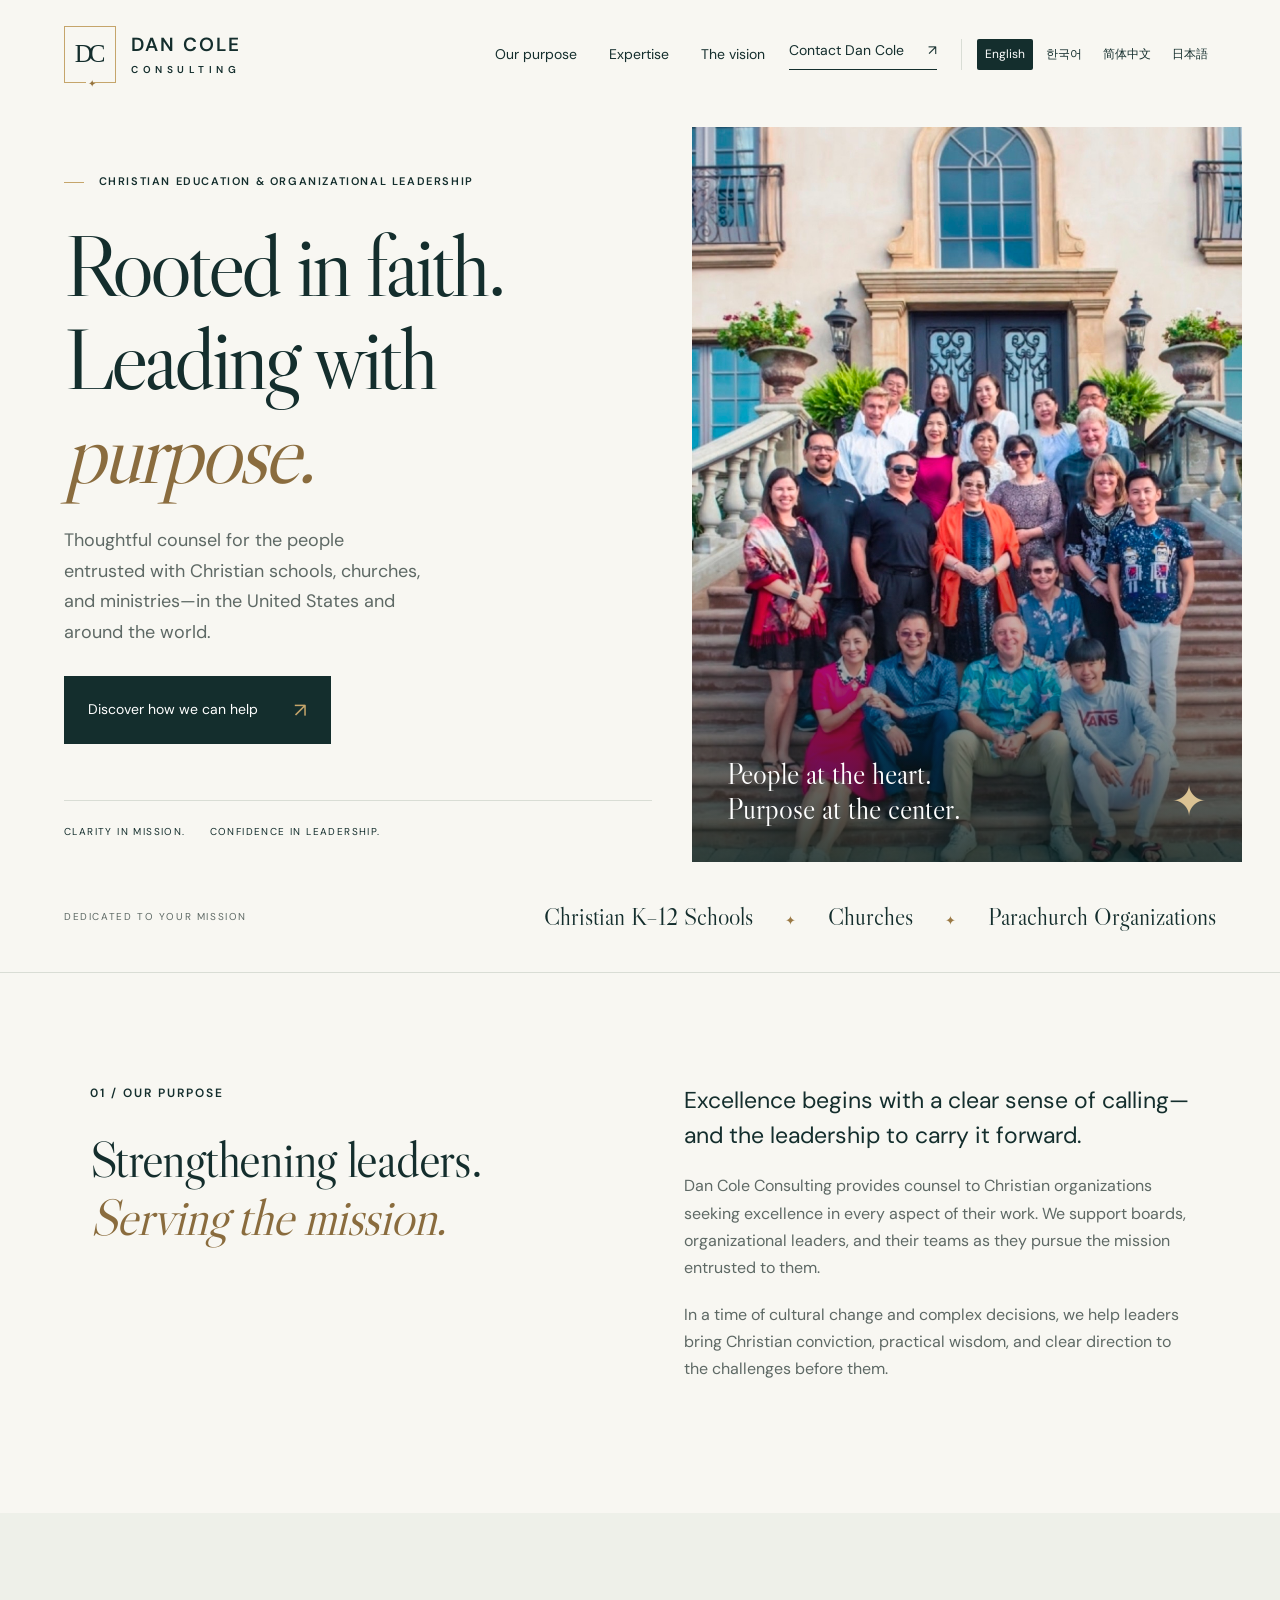
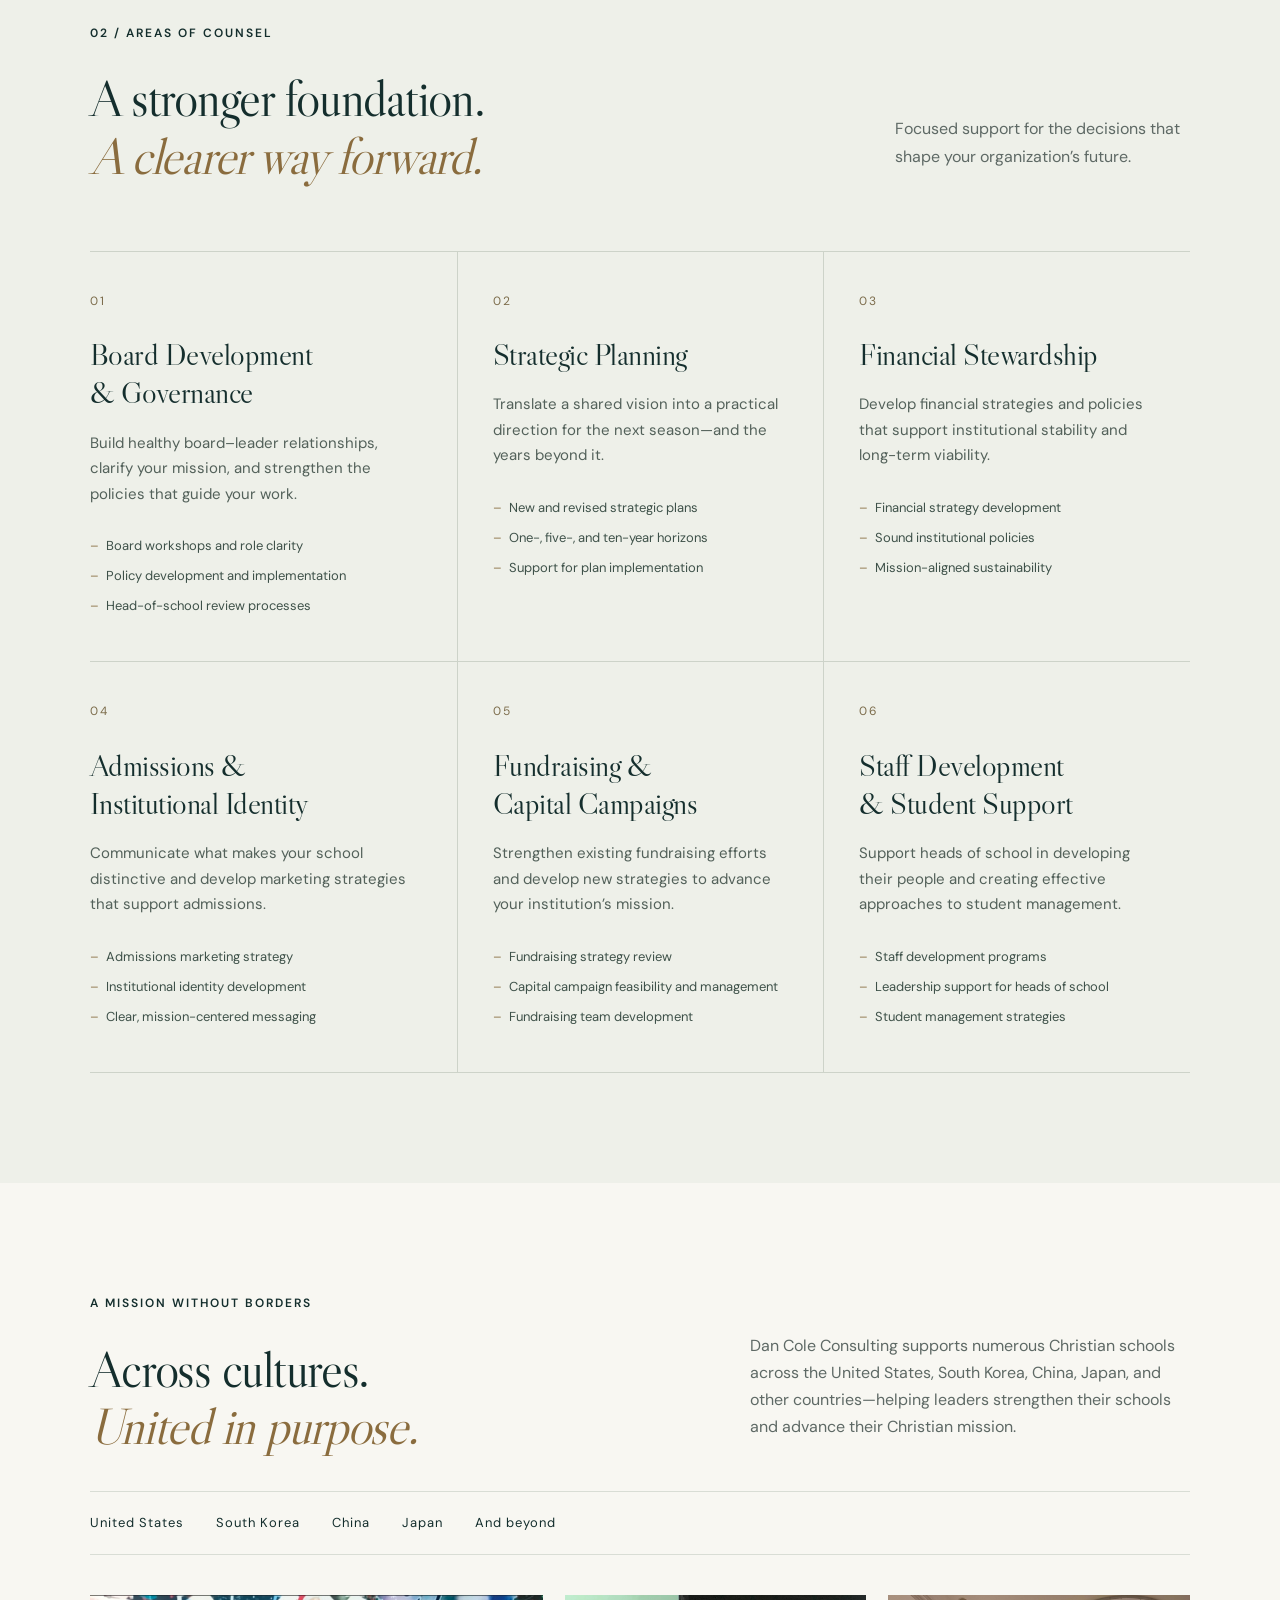
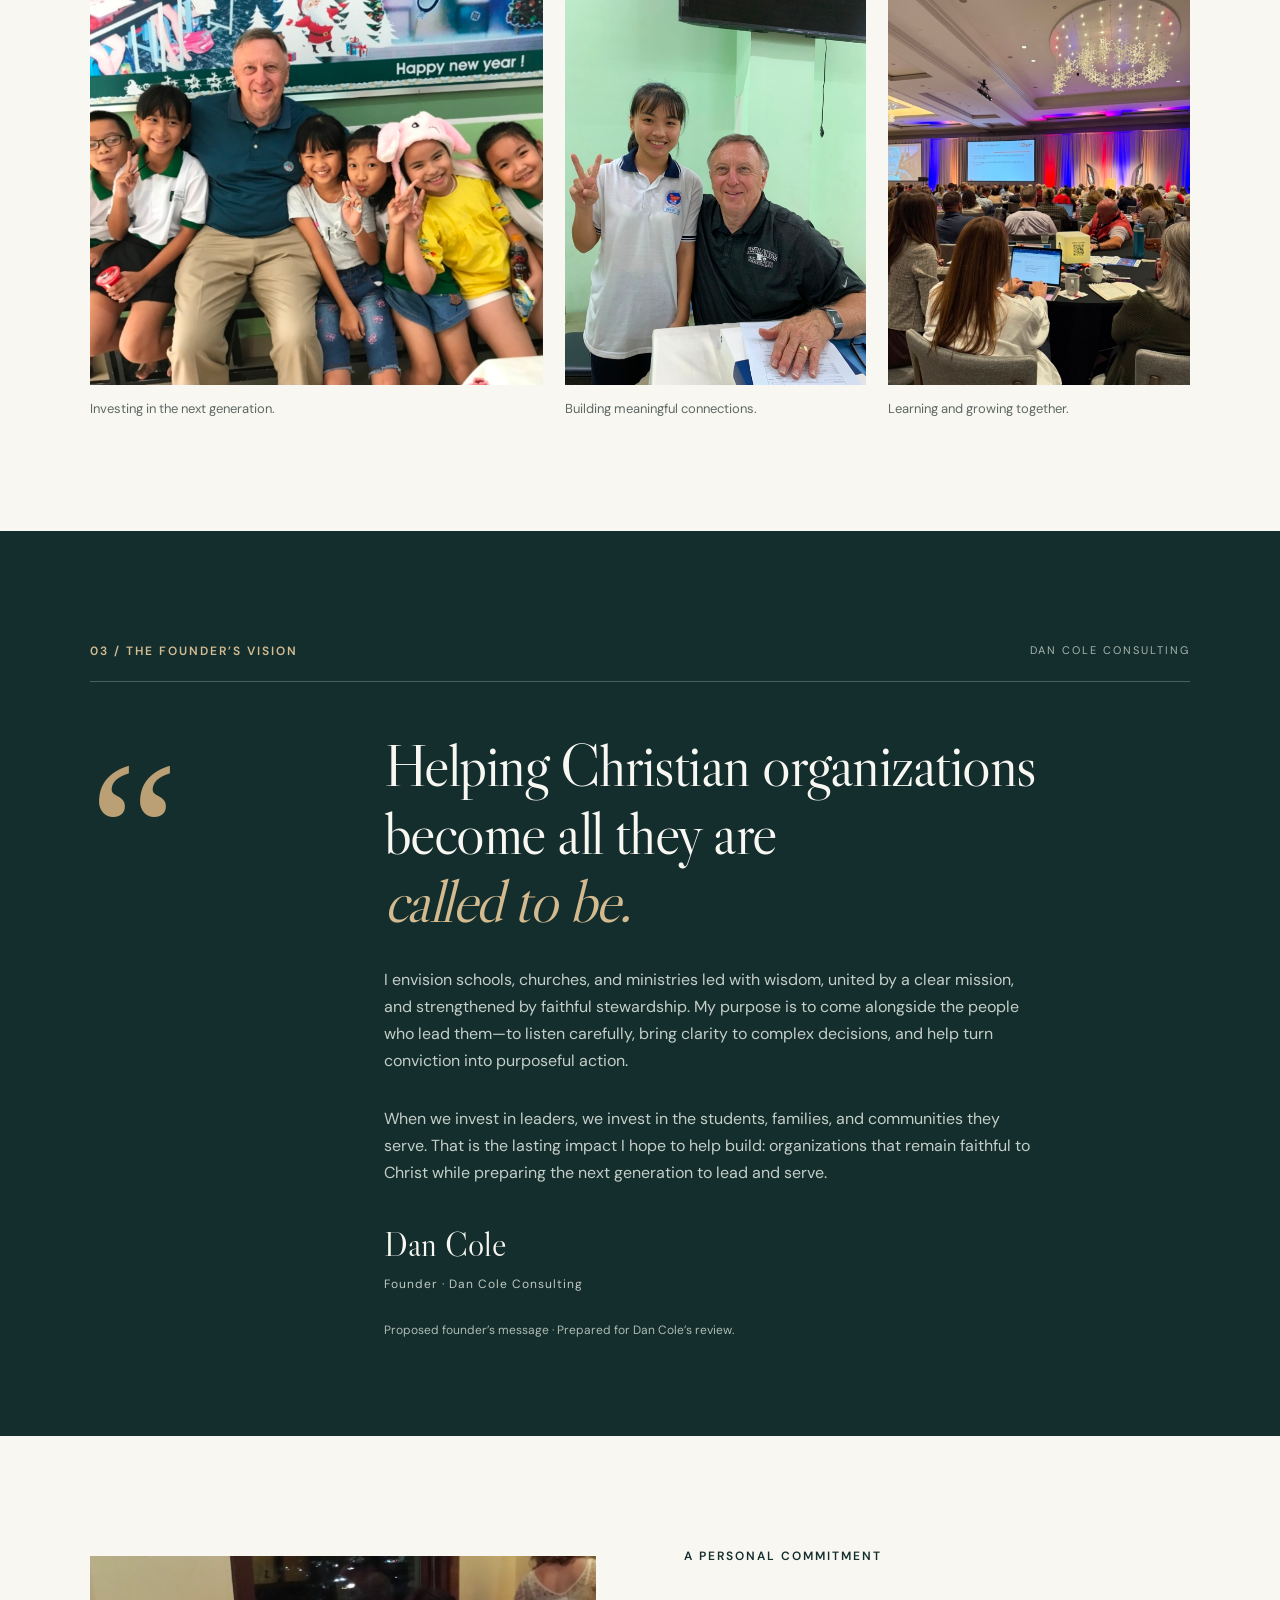
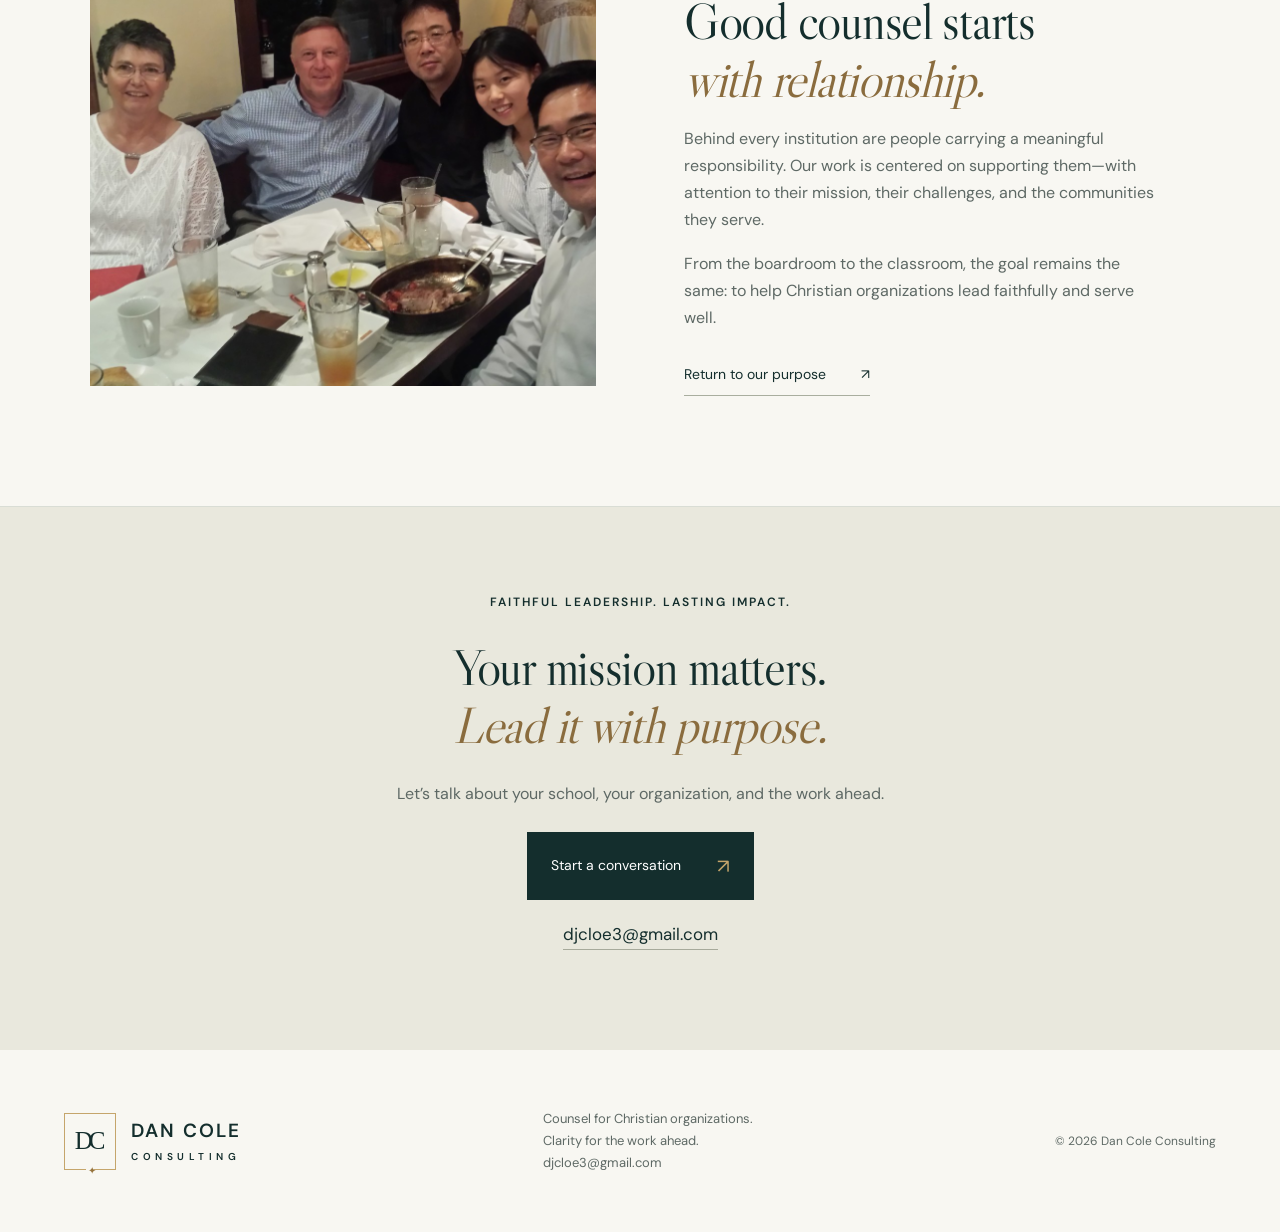
==== index.html @ ade2e45e "Publish multilingual Dan Cole Consulting website for Vercel" ====
<!DOCTYPE html>

<html lang="en"><head><meta charset="utf-8"/><meta content="width=device-width, initial-scale=1" name="viewport"/><title>Dan Cole Consulting | Faithful Leadership. Lasting Impact.</title><meta content="Purposeful counsel for Christian K–12 schools, churches, and parachurch organizations. Board development, strategic planning, financial stewardship, and leadership support." name="description"/><meta content="#142e2d" name="theme-color"/><link href="favicon.svg" rel="icon"/><link href="style.css" rel="stylesheet"/><link href="index.html" hreflang="en" rel="alternate"/><link href="ko.html" hreflang="ko" rel="alternate"/><link href="zh.html" hreflang="zh-Hans" rel="alternate"/><link href="ja.html" hreflang="ja" rel="alternate"/><link href="typography.css" rel="stylesheet"/></head>
<body><a class="skip" href="#main">Skip to content</a><header><a aria-label="Dan Cole Consulting home" class="brand" href="#"><span class="monogram">DC<span>✦</span></span><span>DAN COLE<small>CONSULTING</small></span></a><nav aria-label="Main navigation"><a href="#mission">Our purpose</a><a href="#expertise">Expertise</a><a href="#vision">The vision</a></nav><a class="nav-cta" href="mailto:djcloe3@gmail.com">Contact Dan Cole <span>↗</span></a><nav aria-label="Choose language" class="language-switch"><a aria-current="page" href="index.html" hreflang="en" lang="en">English</a><a href="ko.html" hreflang="ko" lang="ko">한국어</a><a href="zh.html" hreflang="zh-Hans" lang="zh-Hans">简体中文</a><a href="ja.html" hreflang="ja" lang="ja">日本語</a></nav></header>
<main id="main"><section class="hero"><div class="hero-copy"><p class="eyebrow"><span></span> CHRISTIAN EDUCATION &amp; ORGANIZATIONAL LEADERSHIP</p><h1><span class="title-line">Rooted in faith.</span><span class="title-line">Leading with</span><span class="title-line title-accent">purpose.</span></h1><p class="intro">Thoughtful counsel for the people entrusted with Christian schools, churches, and ministries—in the United States and around the world.</p><a class="button" href="#expertise">Discover how we can help <span>↗</span></a><div class="hero-bottom"><span>CLARITY IN MISSION.</span><span>CONFIDENCE IN LEADERSHIP.</span></div></div><div class="hero-image"><img alt="A group of people gathered together on outdoor steps" fetchpriority="high" src="assets/community.jpg"/><div class="image-caption"><span>People at the heart.<br/>Purpose at the center.</span><span class="caption-mark">✦</span></div></div></section>
<div class="audience"><span>DEDICATED TO YOUR MISSION</span><p>Christian K–12 Schools <i>✦</i> Churches <i>✦</i> Parachurch Organizations</p></div>
<section class="mission section" id="mission"><div><p class="eyebrow">01 / OUR PURPOSE</p><h2><span class="title-line">Strengthening leaders.</span><span class="title-line title-accent">Serving the mission.</span></h2></div><div class="mission-copy"><p class="large">Excellence begins with a clear sense of calling—and the leadership to carry it forward.</p><p>Dan Cole Consulting provides counsel to Christian organizations seeking excellence in every aspect of their work. We support boards, organizational leaders, and their teams as they pursue the mission entrusted to them.</p><p>In a time of cultural change and complex decisions, we help leaders bring Christian conviction, practical wisdom, and clear direction to the challenges before them.</p></div></section>
<section class="expertise section" id="expertise"><div class="section-heading"><div><p class="eyebrow">02 / AREAS OF COUNSEL</p><h2><span class="title-line">A stronger foundation.</span><span class="title-line title-accent">A clearer way forward.</span></h2></div><p>Focused support for the decisions that shape your organization’s future.</p></div><div class="services">
<article><span class="service-no">01</span><h3>Board Development &amp; Governance</h3><p>Build healthy board–leader relationships, clarify your mission, and strengthen the policies that guide your work.</p><ul><li>Board workshops and role clarity</li><li>Policy development and implementation</li><li>Head-of-school review processes</li></ul></article>
<article><span class="service-no">02</span><h3>Strategic Planning</h3><p>Translate a shared vision into a practical direction for the next season—and the years beyond it.</p><ul><li>New and revised strategic plans</li><li>One-, five-, and ten-year horizons</li><li>Support for plan implementation</li></ul></article>
<article><span class="service-no">03</span><h3>Financial Stewardship</h3><p>Develop financial strategies and policies that support institutional stability and long-term viability.</p><ul><li>Financial strategy development</li><li>Sound institutional policies</li><li>Mission-aligned sustainability</li></ul></article>
<article><span class="service-no">04</span><h3>Admissions &amp; Institutional Identity</h3><p>Communicate what makes your school distinctive and develop marketing strategies that support admissions.</p><ul><li>Admissions marketing strategy</li><li>Institutional identity development</li><li>Clear, mission-centered messaging</li></ul></article>
<article><span class="service-no">05</span><h3>Fundraising &amp; Capital Campaigns</h3><p>Strengthen existing fundraising efforts and develop new strategies to advance your institution’s mission.</p><ul><li>Fundraising strategy review</li><li>Capital campaign feasibility and management</li><li>Fundraising team development</li></ul></article>
<article><span class="service-no">06</span><h3>Staff Development &amp; Student Support</h3><p>Support heads of school in developing their people and creating effective approaches to student management.</p><ul><li>Staff development programs</li><li>Leadership support for heads of school</li><li>Student management strategies</li></ul></article>
</div></section>
<section class="global section" id="global"><div class="section-heading"><div><p class="eyebrow">A MISSION WITHOUT BORDERS</p><h2><span class="title-line">Across cultures.</span><span class="title-line title-accent">United in purpose.</span></h2></div><p>Dan Cole Consulting supports numerous Christian schools across the United States, South Korea, China, Japan, and other countries—helping leaders strengthen their schools and advance their Christian mission.</p></div><div aria-label="Countries served" class="countries"><span>United States</span><span>South Korea</span><span>China</span><span>Japan</span><span>And beyond</span></div><div class="global-gallery"><figure class="students-photo"><img alt="An adult and a group of smiling students seated together" loading="lazy" src="assets/students.jpg"/><figcaption>Investing in the next generation.</figcaption></figure><figure><img alt="A student and an adult smiling together in a classroom" loading="lazy" src="assets/student-connection.jpg"/><figcaption>Building meaningful connections.</figcaption></figure><figure><img alt="Attendees gathered in a conference hall for a presentation" loading="lazy" src="assets/education-gathering.jpg"/><figcaption>Learning and growing together.</figcaption></figure></div></section>
<section class="vision section" id="vision"><div class="vision-top"><p class="eyebrow">03 / THE FOUNDER’S VISION</p><span>DAN COLE CONSULTING</span></div><div class="vision-body"><span aria-hidden="true" class="quote-mark">“</span><div><h2><span class="title-line">Helping Christian organizations</span><span class="title-line">become all they are</span><span class="title-line title-accent">called to be.</span></h2><p>I envision schools, churches, and ministries led with wisdom, united by a clear mission, and strengthened by faithful stewardship. My purpose is to come alongside the people who lead them—to listen carefully, bring clarity to complex decisions, and help turn conviction into purposeful action.</p><p>When we invest in leaders, we invest in the students, families, and communities they serve. That is the lasting impact I hope to help build: organizations that remain faithful to Christ while preparing the next generation to lead and serve.</p><div class="signature">Dan Cole<span>Founder · Dan Cole Consulting</span></div><small class="draft-note">Proposed founder’s message · Prepared for Dan Cole’s review.</small></div></div></section>
<section class="relationships section"><div class="relationship-photo"><img alt="People sharing a meal and conversation around a table" loading="lazy" src="assets/conversation.jpg"/></div><div><p class="eyebrow">A PERSONAL COMMITMENT</p><h2><span class="title-line">Good counsel starts</span><span class="title-line title-accent">with relationship.</span></h2><p>Behind every institution are people carrying a meaningful responsibility. Our work is centered on supporting them—with attention to their mission, their challenges, and the communities they serve.</p><p>From the boardroom to the classroom, the goal remains the same: to help Christian organizations lead faithfully and serve well.</p><a class="text-link" href="#mission">Return to our purpose <span>↗</span></a></div></section>
<section class="closing" id="contact"><p class="eyebrow">FAITHFUL LEADERSHIP. LASTING IMPACT.</p><h2><span class="title-line">Your mission matters.</span><span class="title-line title-accent">Lead it with purpose.</span></h2><p class="contact-intro">Let’s talk about your school, your organization, and the work ahead.</p><a class="button" href="mailto:djcloe3@gmail.com">Start a conversation <span>↗</span></a><a class="contact-email" href="mailto:djcloe3@gmail.com">djcloe3@gmail.com</a></section></main>
<footer><a class="brand" href="#"><span class="monogram">DC<span>✦</span></span><span>DAN COLE<small>CONSULTING</small></span></a><p>Counsel for Christian organizations.<br/>Clarity for the work ahead.<br/><a href="mailto:djcloe3@gmail.com">djcloe3@gmail.com</a></p><span>© 2026 Dan Cole Consulting</span></footer></body></html>
---- style.css ----
@import url('https://fonts.googleapis.com/css2?family=DM+Sans:wght@400;500;600;700&family=Libre+Caslon+Display&display=swap');
:root{--ink:#142e2d;--paper:#f8f7f2;--gold:#c5a56b;--muted:#5e6965;--line:#d9ddd5}*{box-sizing:border-box}html{scroll-behavior:smooth;scroll-padding-top:30px}body{margin:0;background:var(--paper);color:var(--ink);font-family:'DM Sans',Arial,sans-serif;font-size:16px;line-height:1.7}a{color:inherit;text-decoration:none}a:focus-visible{outline:3px solid #ad823b;outline-offset:6px}.skip{position:absolute;top:-100px;z-index:9;background:white;padding:10px}.skip:focus{top:0}header{max-width:1600px;margin:auto;display:flex;align-items:center;justify-content:space-between;padding:26px 5%;gap:24px}.brand{display:flex;align-items:center;gap:15px;font-size:19px;letter-spacing:2px;line-height:1.3;font-weight:600}.brand small{display:block;font-size:10px;letter-spacing:4.5px;margin-top:6px}.monogram{position:relative;display:flex;align-items:center;justify-content:center;border:1px solid var(--gold);width:52px;height:57px;font-family:Georgia,serif;font-weight:400;letter-spacing:-4px;font-size:25px;padding-right:4px}.monogram span{font-size:10px;position:absolute;bottom:-8px;left:21px;background:var(--paper);padding:0 2px;color:#96733c}nav{display:flex;gap:32px;font-size:14px}.nav-cta{font-size:14px;border-bottom:1px solid var(--ink);padding-bottom:6px}.nav-cta span{margin-left:20px}.hero{max-width:1600px;margin:auto;display:grid;grid-template-columns:1.07fr 1fr;padding:18px 3% 0 5%;gap:40px}.hero-copy{padding:45px 0 0;display:flex;flex-direction:column;align-items:flex-start}.eyebrow{font-size:12px;letter-spacing:2px;font-weight:600;line-height:1.7;margin:0 0 27px}.hero .eyebrow{font-size:11px;letter-spacing:1.6px}.eyebrow>span{display:inline-block;width:20px;border-top:1px solid var(--gold);vertical-align:middle;margin-right:10px}h1,h2{font-family:'Libre Caslon Display',Georgia,serif;font-weight:400;line-height:1.04;letter-spacing:-2px;margin:0}h1{font-size:clamp(68px,7.3vw,112px)}em{font-weight:400;color:#8a6c3e}h1 em,h2 em{font-style:italic}.intro{max-width:360px;color:var(--muted);font-size:18px;line-height:1.7;margin:27px 0 28px}.button{background:var(--ink);color:#fff;display:inline-flex;align-items:center;gap:36px;padding:17px 24px;font-size:14px;transition:background .2s}.button:hover{background:#2d4945}.button span{font-size:20px;color:var(--gold)}.hero-bottom{margin-top:56px;padding:22px 0;display:flex;gap:24px;border-top:1px solid var(--line);font-size:10px;letter-spacing:1.4px;width:100%}.hero-image{position:relative;min-height:650px;overflow:hidden}.hero-image img{width:100%;height:100%;object-fit:cover;position:absolute;object-position:center 43%}.hero-image:after{content:'';position:absolute;inset:55% 0 0;background:linear-gradient(transparent,rgba(5,23,20,.8))}.image-caption{position:absolute;bottom:35px;left:35px;right:35px;z-index:1;color:white;display:flex;align-items:end;justify-content:space-between;font-family:'Libre Caslon Display',Georgia,serif;font-size:29px;line-height:1.2}.caption-mark{font-size:43px;color:#dbc293}.audience{max-width:1440px;margin:0 auto;padding:35px 5%;display:flex;align-items:center;justify-content:space-between;border-bottom:1px solid var(--line);gap:20px}.audience>span{font-size:10px;letter-spacing:1.6px;color:var(--muted)}.audience p{font-family:'Libre Caslon Display',Georgia,serif;font-size:24px;margin:0}.audience i{color:#9b7a46;font-size:13px;padding:0 26px;font-style:normal}.section{padding:110px 7%;max-width:1500px;margin:auto}h2{font-size:clamp(42px,4.2vw,64px)}.mission{display:grid;grid-template-columns:1fr 1fr;gap:8%}.mission-copy p{color:var(--muted);margin:0 0 20px}.mission-copy .large{font-size:23px;color:var(--ink);line-height:1.5}.expertise{background:#eef0e9;max-width:none}.section-heading{display:flex;justify-content:space-between;align-items:end;gap:40px;max-width:1290px;margin:auto}.section-heading>p{max-width:295px;color:var(--muted)}.services{display:grid;grid-template-columns:repeat(3,1fr);max-width:1290px;margin:65px auto 0;border-top:1px solid #cdd3c9}.services article{padding:34px 35px 40px 0;border-bottom:1px solid #cdd3c9}.services article:not(:nth-child(3n+1)){padding-left:35px;border-left:1px solid #cdd3c9}.service-no{color:#7c6c4b;font-size:12px;letter-spacing:2px}h3{font-family:'Libre Caslon Display',Georgia,serif;font-size:34px;font-weight:400;line-height:1.15;letter-spacing:-.5px;margin:22px 0 19px}.services p{font-size:15px;color:#53615a}.services ul{padding:0;list-style:none;margin:24px 0 0;font-size:13px;line-height:1.7;color:#3e5149}.services li{padding:4px 0 4px 16px;position:relative}.services li:before{content:'–';position:absolute;left:0;color:#8e754b}.vision{background:var(--ink);color:var(--paper);max-width:none;padding-bottom:95px}.vision-top{display:flex;justify-content:space-between;border-bottom:1px solid #48605b;padding-bottom:20px}.vision-top>span{font-size:11px;letter-spacing:2px;color:#a7b6ad}.vision-top .eyebrow{margin:0;color:#d5bd93}.vision-body{display:grid;grid-template-columns:1fr 3fr;max-width:1170px;margin:50px auto 0}.quote-mark{font-family:Georgia,serif;font-size:200px;color:#bba075;line-height:1}.vision h2{font-size:clamp(44px,5.2vw,78px);line-height:1.07}.vision h2 em{color:#d4bb8f}.vision-body p{color:#c4cec7;max-width:650px;margin-top:30px}.signature{font-family:'Libre Caslon Display',Georgia,serif;font-size:34px;margin-top:30px}.signature span{display:block;font-family:'DM Sans',Arial,sans-serif;font-size:12px;letter-spacing:1px;color:#c0c9c2}.draft-note{display:block;font-size:12px;color:#aebbb3;margin-top:26px}.relationships{display:grid;grid-template-columns:1fr 1fr;gap:8%;align-items:center}.relationship-photo img{width:100%;height:430px;object-fit:cover;object-position:40% center;display:block}.relationships p:not(.eyebrow){color:var(--muted);max-width:480px}.text-link{display:inline-flex;gap:35px;font-size:14px;border-bottom:1px solid #a9ae9f;padding-bottom:8px;margin-top:16px}.closing{text-align:center;padding:85px 24px 100px;border-top:1px solid var(--line);background:#e9e8dd}.closing h2{font-size:clamp(46px,5vw,72px)}.closing .button{margin-top:35px}footer{display:flex;align-items:center;justify-content:space-between;gap:30px;padding:45px 5%}footer p{font-size:13px;color:var(--muted)}footer>span{font-size:12px;color:var(--muted)}
@media(min-width:1600px){.expertise,.vision{padding-left:calc((100vw - 1290px)/2);padding-right:calc((100vw - 1290px)/2)}}@media(max-width:1000px){header nav{gap:18px}.nav-cta{display:none}.hero{gap:25px}.hero-image{min-height:600px}h1{font-size:76px}.hero-bottom{flex-direction:column;gap:3px}.audience{flex-direction:column;text-align:center}.services article{padding-right:20px}.services article:not(:nth-child(3n+1)){padding-left:20px}.section{padding:80px 5%}.vision-body{grid-template-columns:.6fr 3fr}.relationships{gap:5%}}
@media(max-width:650px){header{padding:22px 6%;align-items:center}.brand{font-size:16px;gap:10px}.monogram{width:43px;height:48px;font-size:22px}.monogram span{left:16px}.brand small{font-size:9px;letter-spacing:3px}header nav{gap:15px;font-size:12px}nav a:first-child{display:none}.hero{display:flex;flex-direction:column;padding:0 6%;gap:15px}.hero-copy{padding:32px 0 0}.hero .eyebrow{font-size:10px;max-width:300px}h1{font-size:76px;letter-spacing:-2px}.intro{font-size:17px;max-width:340px}.hero-bottom{margin-top:34px;flex-direction:row;font-size:9px;gap:15px}.hero-image{min-height:540px}.image-caption{left:24px;bottom:25px;font-size:28px}.audience{padding:30px 7%;gap:13px}.audience p{font-size:21px;line-height:1.8}.audience i{padding:0 8px;font-size:10px}.section{padding:65px 7%}.mission{grid-template-columns:1fr;gap:30px}.mission-copy .large{font-size:21px}.section-heading{display:block}.section-heading>p{max-width:100%;margin-top:25px}.services{grid-template-columns:1fr;margin-top:30px}.services article,.services article:not(:nth-child(3n+1)){padding:28px 0;border-left:none}.services article h3 br{display:none}.services h3{font-size:32px;margin:14px 0}.services p{font-size:16px}.services ul{font-size:14px}.vision-top>span{display:none}.vision-body{display:block;margin-top:32px}.quote-mark{display:block;font-size:100px;height:60px}.vision h2{font-size:46px}.relationships{grid-template-columns:1fr;gap:35px}.relationship-photo img{height:300px}.closing{padding:65px 7%}.closing .eyebrow{font-size:10px}footer{padding:35px 7%;align-items:start;flex-wrap:wrap}footer p{margin:0}footer>span{width:100%}}@media(prefers-reduced-motion:reduce){html{scroll-behavior:auto}}

.global .section-heading>p{max-width:440px}.countries{display:flex;flex-wrap:wrap;gap:12px 32px;margin:35px 0 40px;padding:20px 0;border-top:1px solid var(--line);border-bottom:1px solid var(--line);font-size:13px;letter-spacing:1px}.global-gallery{display:grid;grid-template-columns:1.5fr 1fr 1fr;gap:22px;align-items:start}.global-gallery figure{margin:0}.global-gallery img{width:100%;height:390px;object-fit:cover;display:block}.global-gallery .students-photo img{object-position:45% center}.global-gallery figure:nth-child(2) img{object-position:center 42%}.global-gallery figure:nth-child(3) img{object-position:center 65%}.global-gallery figcaption{font-size:13px;color:var(--muted);padding-top:13px}.contact-intro{color:var(--muted);margin:25px 0 0}.contact-email{display:block;width:fit-content;max-width:100%;overflow-wrap:anywhere;margin:20px auto 0;border-bottom:1px solid #a7aa9b;font-size:17px}.closing .button{margin-top:25px}@media(max-width:1000px){.global-gallery{grid-template-columns:1fr 1fr}.global-gallery .students-photo{grid-column:1/-1}.global-gallery .students-photo img{height:auto;max-height:550px;object-fit:contain;background:#e9ece4}}@media(max-width:650px){.countries{gap:12px 22px;font-size:12px}.global-gallery{gap:24px 16px}.global-gallery img{height:290px}.global-gallery figcaption{font-size:12px;line-height:1.5}.global-gallery .students-photo img{height:auto}.contact-intro{font-size:16px}.contact-email{font-size:16px}}
header{flex-wrap:wrap}header>nav:not(.language-switch){margin-left:auto}.language-switch{display:flex;gap:5px;align-items:center;border-left:1px solid var(--line);padding-left:15px}.language-switch a{font-size:12px;white-space:nowrap;padding:5px 8px;border-radius:2px}.language-switch a[aria-current=page]{background:var(--ink);color:white}.language-switch a:hover{background:#e2e6dd;color:var(--ink)}html:not([lang=en]) body{font-family:'DM Sans','Noto Sans CJK KR','Noto Sans CJK JP','Noto Sans CJK SC',Arial,sans-serif}html:not([lang=en]) h1,html:not([lang=en]) h2,html:not([lang=en]) h3{font-family:'Noto Serif CJK KR','Noto Serif CJK JP','Noto Serif CJK SC','Songti SC','Yu Mincho','Batang',serif;line-height:1.4;letter-spacing:-.035em;overflow-wrap:anywhere}html:not([lang=en]) h1{font-size:clamp(44px,5vw,76px)}html:not([lang=en]) h2{font-size:clamp(32px,3.5vw,51px)}html:not([lang=en]) .vision h2{font-size:clamp(35px,4.1vw,60px)}html:not([lang=en]) h3{font-size:27px}html[lang=ko] h1,html[lang=ko] h2,html[lang=ko] h3,html[lang=ko] p{word-break:keep-all}html:not([lang=en]) .hero-bottom{letter-spacing:.5px}html:not([lang=en]) .hero .eyebrow{font-size:12px}html:not([lang=en]) .audience p{font-family:inherit;font-size:19px}html:not([lang=en]) .eyebrow{letter-spacing:1px}html:not([lang=en]) .image-caption{font-family:inherit;font-size:25px;line-height:1.5}@media(max-width:1150px){header{gap:18px}.language-switch{width:100%;justify-content:flex-end;border-left:none;padding:8px 0 0;border-top:1px solid var(--line)}}@media(max-width:650px){header>nav:not(.language-switch){gap:12px}.language-switch{justify-content:center;gap:14px;margin:0}.language-switch a{display:inline-block!important;font-size:13px;padding:6px 9px}html:not([lang=en]) h1{font-size:48px}html:not([lang=en]) h2{font-size:33px}html:not([lang=en]) .vision h2{font-size:35px}html:not([lang=en]) .hero .eyebrow{font-size:11px}html:not([lang=en]) .audience p{font-size:16px}html:not([lang=en]) .services h3{font-size:27px}html:not([lang=en]) .hero-bottom{font-size:11px;flex-wrap:wrap}}
---- typography.css ----
/* Language-specific editorial typography. Natural wrapping remains available at enlarged text sizes. */
html[lang=ko]{--heading-font:'Noto Serif KR','Batang',serif}
html[lang=zh-Hans]{--heading-font:'Noto Serif SC','Songti SC',serif}
html[lang=ja]{--heading-font:'Noto Serif JP','Yu Mincho',serif}
.hero-copy{container-type:inline-size;min-width:0}.section-heading>div,.mission>div,.relationships>div,.vision-body>div{min-width:0}
.title-line{display:block;text-wrap:balance}.title-accent{color:#8a6c3e}.vision .title-accent{color:#d4bb8f}
html[lang=en] h1{font-size:clamp(3rem,15cqi,7rem);line-height:1.06;letter-spacing:-.045em}
html[lang=en] h2{font-size:clamp(2.25rem,4vw,3.75rem);line-height:1.13;letter-spacing:-.025em;text-wrap:balance}
html[lang=en] .vision h2{font-size:clamp(2.5rem,4.7vw,4.4rem);line-height:1.13}
html[lang=en] .title-accent{font-style:italic}
html:not([lang=en]) h1,html:not([lang=en]) h2,html:not([lang=en]) h3{font-family:var(--heading-font);font-style:normal;font-weight:500;overflow-wrap:normal;line-break:strict;word-break:normal;font-feature-settings:'palt';letter-spacing:0;line-height:1.55;text-wrap:balance}
html[lang=ko] h1,html[lang=ko] h2,html[lang=ko] h3{word-break:keep-all;letter-spacing:-.035em}
html:not([lang=en]) h1{font-size:clamp(2rem,8.5cqi,3.9rem);line-height:1.52;max-width:100%;margin-top:4px}
html[lang=zh-Hans] h1{font-size:clamp(2.4rem,10cqi,4.6rem);line-height:1.5;letter-spacing:.035em}
html[lang=ja] h1{font-size:clamp(1.9rem,8.1cqi,3.7rem);line-height:1.6;letter-spacing:.015em}
html:not([lang=en]) h2{font-size:clamp(1.65rem,2.8vw,2.6rem);line-height:1.6}
html:not([lang=en]) .vision h2{font-size:clamp(1.9rem,3.5vw,3.35rem);line-height:1.6}
html:not([lang=en]) .closing h2{font-size:clamp(1.85rem,3.2vw,3rem)}
html:not([lang=en]) .services h3{font-size:clamp(1.3rem,1.8vw,1.65rem);line-height:1.65;letter-spacing:-.015em;max-width:100%}
html[lang=en] .services h3{font-size:clamp(1.6rem,2.4vw,2.125rem);line-height:1.25;text-wrap:balance}
html:not([lang=en]) .hero .eyebrow{letter-spacing:.1em;line-height:1.8;margin-bottom:25px}
html:not([lang=en]) .intro{margin-top:27px;line-height:1.85}.vision-body{column-gap:25px}
@media(min-width:651px) and (max-width:1000px){html:not([lang=en]) h1{font-size:clamp(1.75rem,8.1cqi,3rem)}html[lang=zh-Hans] h1{font-size:clamp(2rem,10cqi,3.6rem)}}
@media(max-width:650px){html[lang=en] h1{font-size:clamp(2.8rem,15cqi,4.8rem)}html[lang=en] h2{font-size:clamp(2rem,8vw,2.8rem)}html[lang=en] .vision h2{font-size:clamp(2.1rem,8.5vw,3rem)}html:not([lang=en]) h1{font-size:clamp(1.9rem,8.6cqi,2.85rem)}html[lang=zh-Hans] h1{font-size:clamp(2.2rem,10.5cqi,3.5rem)}html[lang=ja] h1{font-size:clamp(1.8rem,8.2cqi,2.75rem)}html:not([lang=en]) h2,html:not([lang=en]) .closing h2{font-size:clamp(1.55rem,6.3vw,2.1rem);line-height:1.65}html:not([lang=en]) .vision h2{font-size:clamp(1.6rem,6.7vw,2.3rem)}html:not([lang=en]) .services h3{font-size:1.45rem}html:not([lang=en]) .hero-copy{padding-top:27px}.hero .eyebrow{margin-bottom:23px}.vision-body{margin-top:25px}.title-line{max-width:100%}}
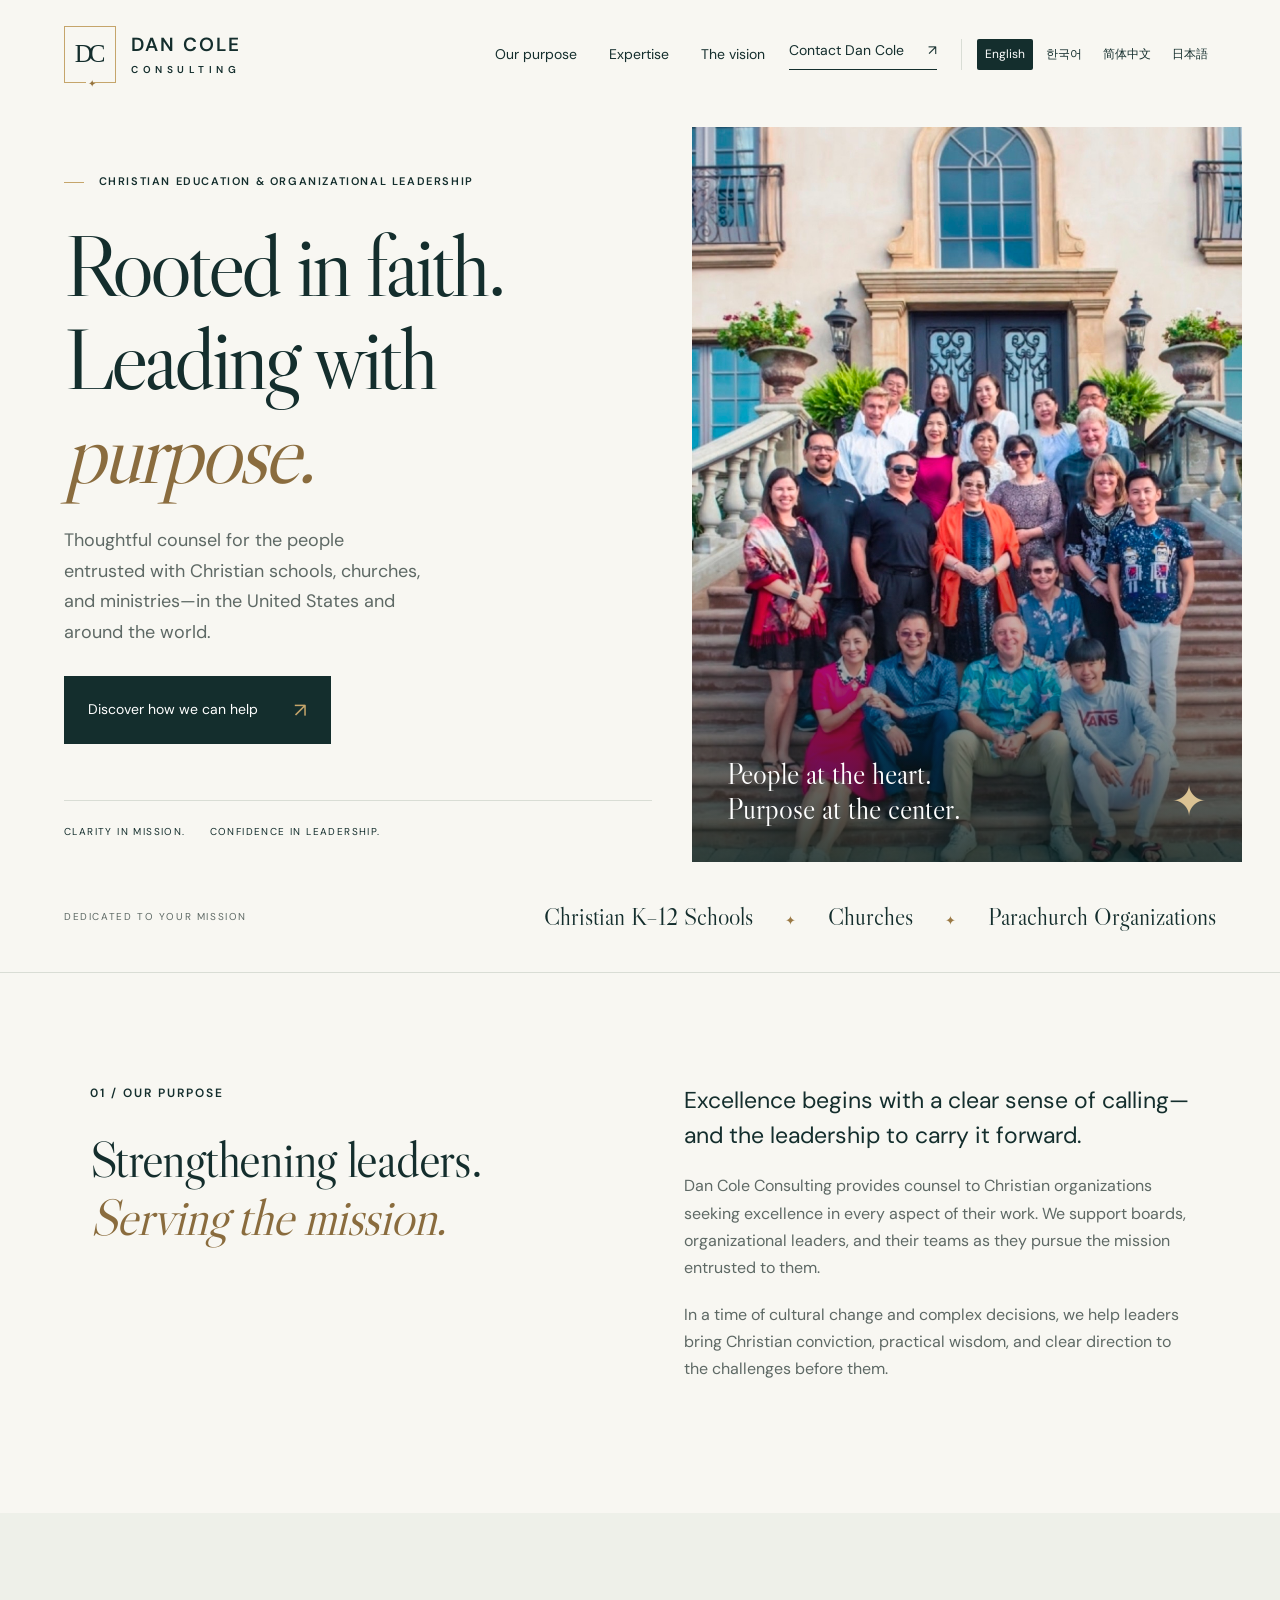
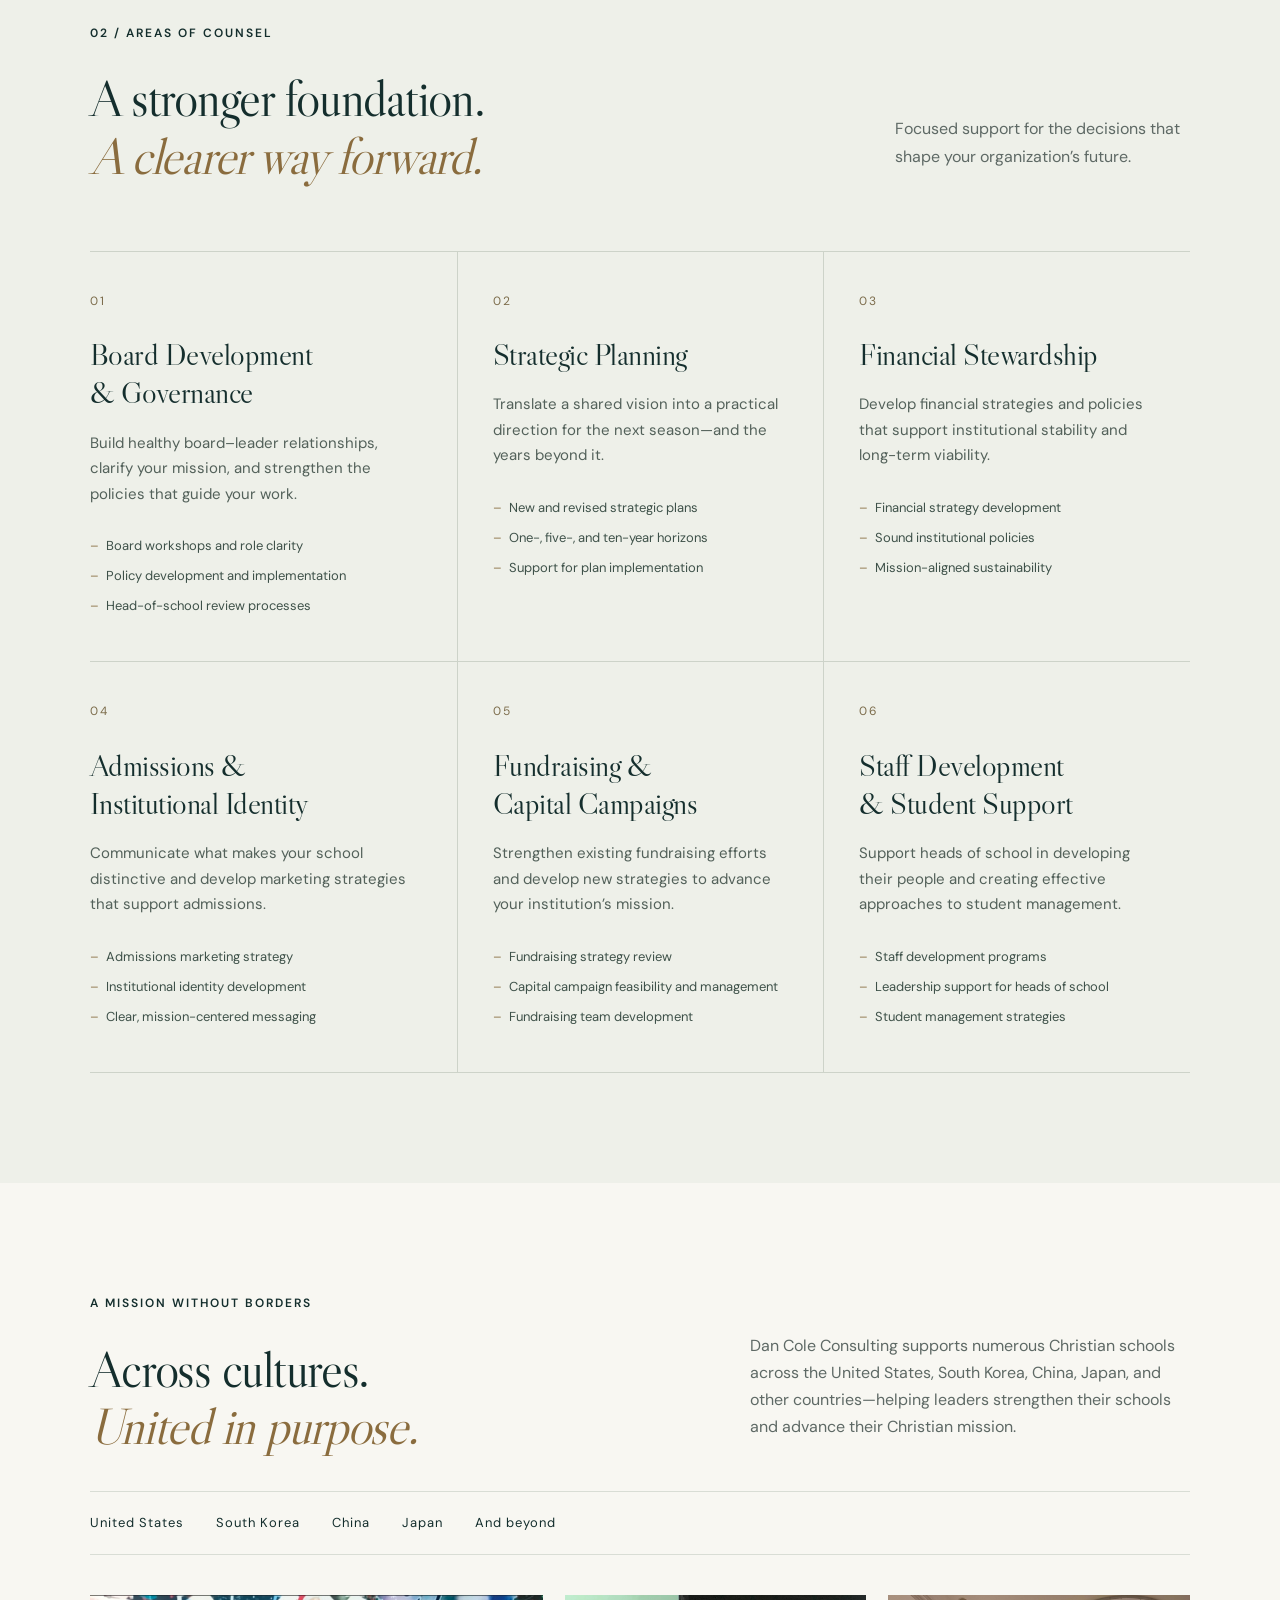
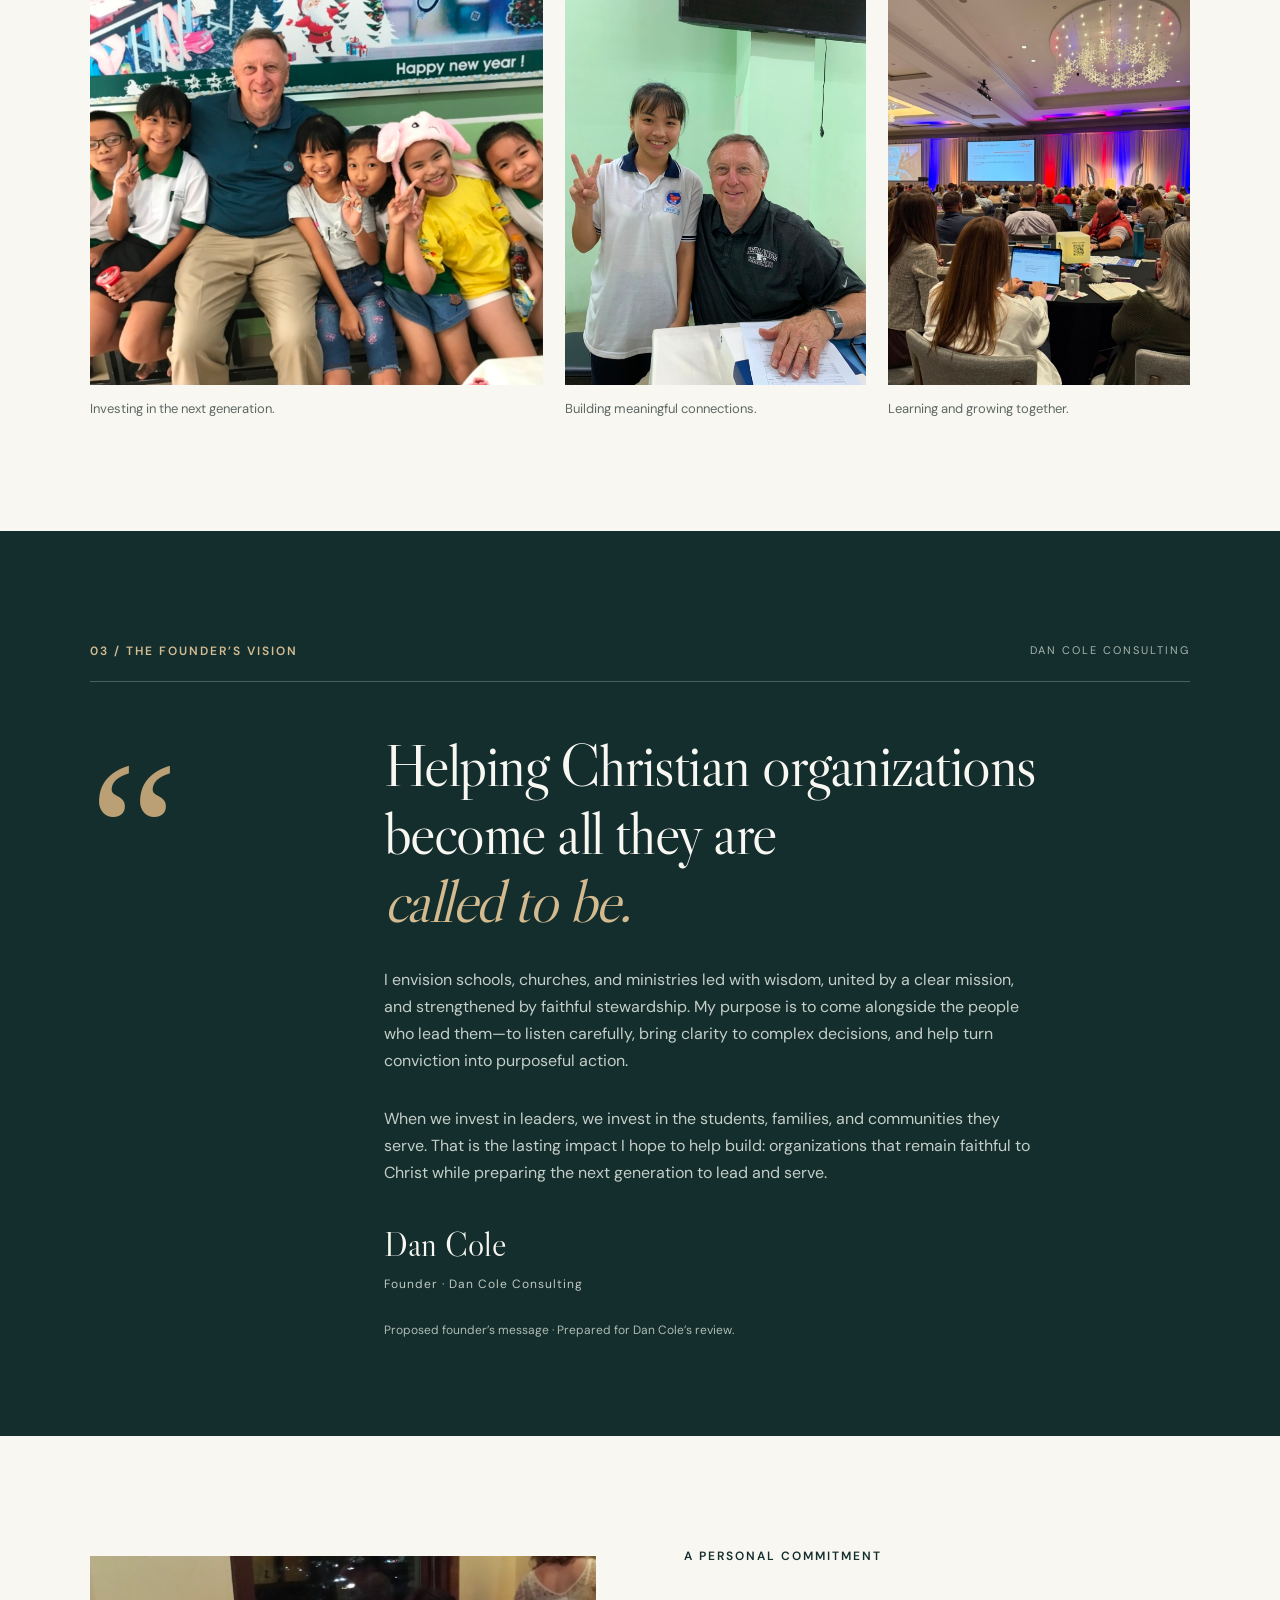
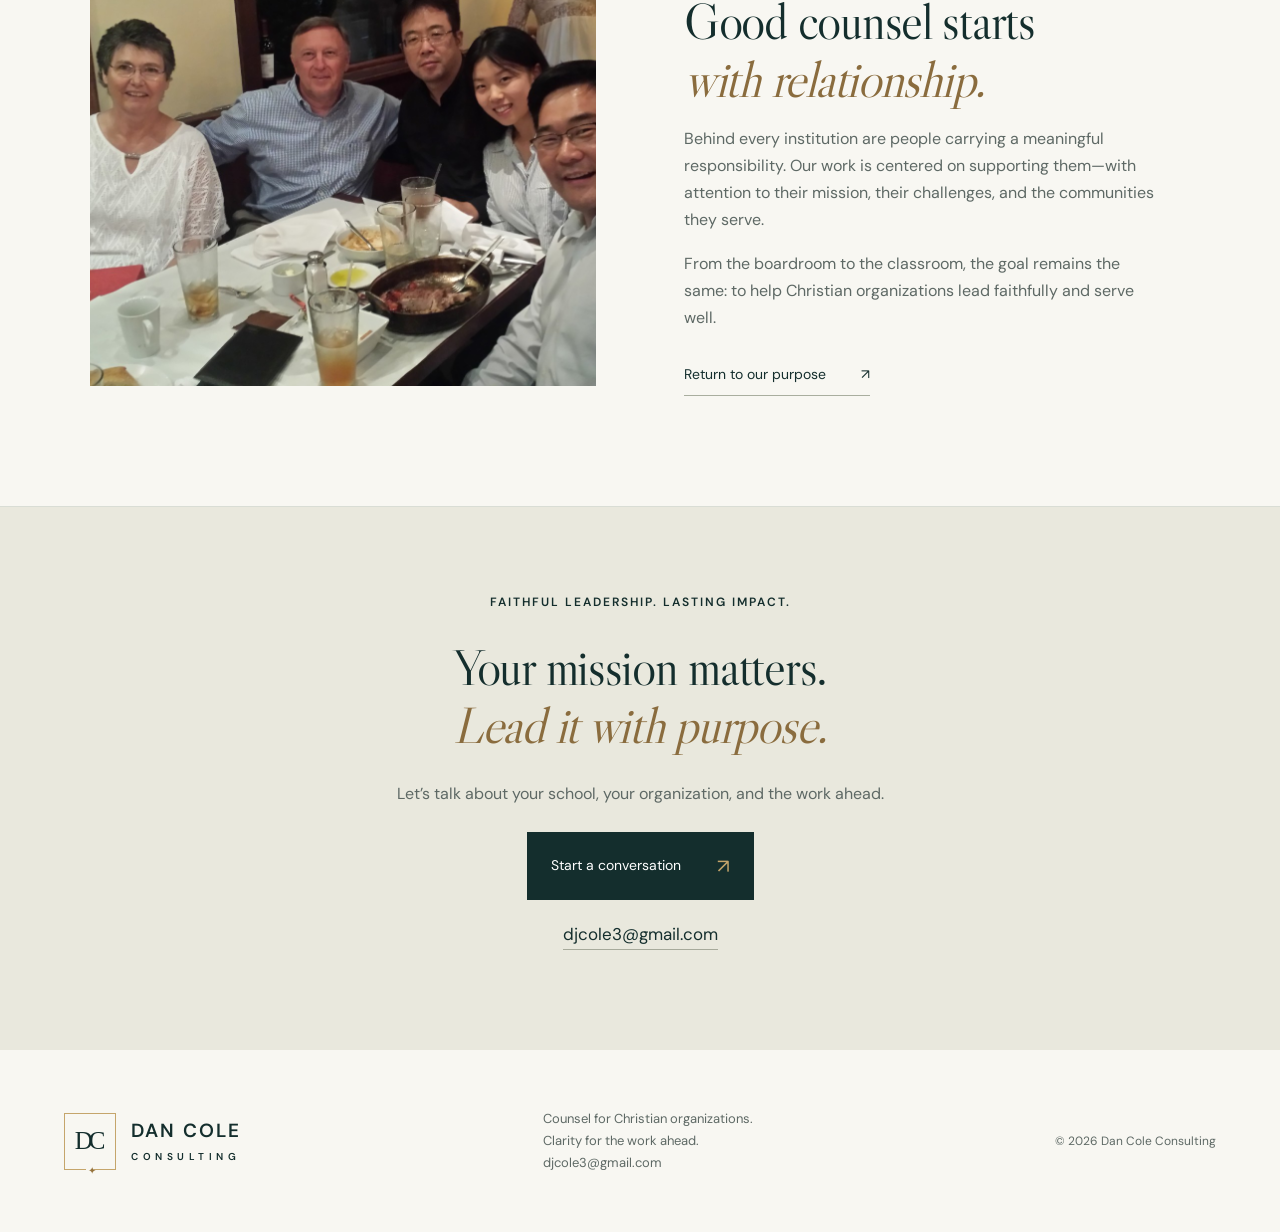
==== commit 2913ee35: "Correct contact email to djcole3@gmail.com in all languages" ====
--- a/index.html
+++ b/index.html
@@ -1,7 +1,7 @@
 <!DOCTYPE html>
 
 <html lang="en"><head><meta charset="utf-8"/><meta content="width=device-width, initial-scale=1" name="viewport"/><title>Dan Cole Consulting | Faithful Leadership. Lasting Impact.</title><meta content="Purposeful counsel for Christian K–12 schools, churches, and parachurch organizations. Board development, strategic planning, financial stewardship, and leadership support." name="description"/><meta content="#142e2d" name="theme-color"/><link href="favicon.svg" rel="icon"/><link href="style.css" rel="stylesheet"/><link href="index.html" hreflang="en" rel="alternate"/><link href="ko.html" hreflang="ko" rel="alternate"/><link href="zh.html" hreflang="zh-Hans" rel="alternate"/><link href="ja.html" hreflang="ja" rel="alternate"/><link href="typography.css" rel="stylesheet"/></head>
-<body><a class="skip" href="#main">Skip to content</a><header><a aria-label="Dan Cole Consulting home" class="brand" href="#"><span class="monogram">DC<span>✦</span></span><span>DAN COLE<small>CONSULTING</small></span></a><nav aria-label="Main navigation"><a href="#mission">Our purpose</a><a href="#expertise">Expertise</a><a href="#vision">The vision</a></nav><a class="nav-cta" href="mailto:djcloe3@gmail.com">Contact Dan Cole <span>↗</span></a><nav aria-label="Choose language" class="language-switch"><a aria-current="page" href="index.html" hreflang="en" lang="en">English</a><a href="ko.html" hreflang="ko" lang="ko">한국어</a><a href="zh.html" hreflang="zh-Hans" lang="zh-Hans">简体中文</a><a href="ja.html" hreflang="ja" lang="ja">日本語</a></nav></header>
+<body><a class="skip" href="#main">Skip to content</a><header><a aria-label="Dan Cole Consulting home" class="brand" href="#"><span class="monogram">DC<span>✦</span></span><span>DAN COLE<small>CONSULTING</small></span></a><nav aria-label="Main navigation"><a href="#mission">Our purpose</a><a href="#expertise">Expertise</a><a href="#vision">The vision</a></nav><a class="nav-cta" href="mailto:djcole3@gmail.com">Contact Dan Cole <span>↗</span></a><nav aria-label="Choose language" class="language-switch"><a aria-current="page" href="index.html" hreflang="en" lang="en">English</a><a href="ko.html" hreflang="ko" lang="ko">한국어</a><a href="zh.html" hreflang="zh-Hans" lang="zh-Hans">简体中文</a><a href="ja.html" hreflang="ja" lang="ja">日本語</a></nav></header>
 <main id="main"><section class="hero"><div class="hero-copy"><p class="eyebrow"><span></span> CHRISTIAN EDUCATION &amp; ORGANIZATIONAL LEADERSHIP</p><h1><span class="title-line">Rooted in faith.</span><span class="title-line">Leading with</span><span class="title-line title-accent">purpose.</span></h1><p class="intro">Thoughtful counsel for the people entrusted with Christian schools, churches, and ministries—in the United States and around the world.</p><a class="button" href="#expertise">Discover how we can help <span>↗</span></a><div class="hero-bottom"><span>CLARITY IN MISSION.</span><span>CONFIDENCE IN LEADERSHIP.</span></div></div><div class="hero-image"><img alt="A group of people gathered together on outdoor steps" fetchpriority="high" src="assets/community.jpg"/><div class="image-caption"><span>People at the heart.<br/>Purpose at the center.</span><span class="caption-mark">✦</span></div></div></section>
 <div class="audience"><span>DEDICATED TO YOUR MISSION</span><p>Christian K–12 Schools <i>✦</i> Churches <i>✦</i> Parachurch Organizations</p></div>
 <section class="mission section" id="mission"><div><p class="eyebrow">01 / OUR PURPOSE</p><h2><span class="title-line">Strengthening leaders.</span><span class="title-line title-accent">Serving the mission.</span></h2></div><div class="mission-copy"><p class="large">Excellence begins with a clear sense of calling—and the leadership to carry it forward.</p><p>Dan Cole Consulting provides counsel to Christian organizations seeking excellence in every aspect of their work. We support boards, organizational leaders, and their teams as they pursue the mission entrusted to them.</p><p>In a time of cultural change and complex decisions, we help leaders bring Christian conviction, practical wisdom, and clear direction to the challenges before them.</p></div></section>
@@ -16,5 +16,5 @@
 <section class="global section" id="global"><div class="section-heading"><div><p class="eyebrow">A MISSION WITHOUT BORDERS</p><h2><span class="title-line">Across cultures.</span><span class="title-line title-accent">United in purpose.</span></h2></div><p>Dan Cole Consulting supports numerous Christian schools across the United States, South Korea, China, Japan, and other countries—helping leaders strengthen their schools and advance their Christian mission.</p></div><div aria-label="Countries served" class="countries"><span>United States</span><span>South Korea</span><span>China</span><span>Japan</span><span>And beyond</span></div><div class="global-gallery"><figure class="students-photo"><img alt="An adult and a group of smiling students seated together" loading="lazy" src="assets/students.jpg"/><figcaption>Investing in the next generation.</figcaption></figure><figure><img alt="A student and an adult smiling together in a classroom" loading="lazy" src="assets/student-connection.jpg"/><figcaption>Building meaningful connections.</figcaption></figure><figure><img alt="Attendees gathered in a conference hall for a presentation" loading="lazy" src="assets/education-gathering.jpg"/><figcaption>Learning and growing together.</figcaption></figure></div></section>
 <section class="vision section" id="vision"><div class="vision-top"><p class="eyebrow">03 / THE FOUNDER’S VISION</p><span>DAN COLE CONSULTING</span></div><div class="vision-body"><span aria-hidden="true" class="quote-mark">“</span><div><h2><span class="title-line">Helping Christian organizations</span><span class="title-line">become all they are</span><span class="title-line title-accent">called to be.</span></h2><p>I envision schools, churches, and ministries led with wisdom, united by a clear mission, and strengthened by faithful stewardship. My purpose is to come alongside the people who lead them—to listen carefully, bring clarity to complex decisions, and help turn conviction into purposeful action.</p><p>When we invest in leaders, we invest in the students, families, and communities they serve. That is the lasting impact I hope to help build: organizations that remain faithful to Christ while preparing the next generation to lead and serve.</p><div class="signature">Dan Cole<span>Founder · Dan Cole Consulting</span></div><small class="draft-note">Proposed founder’s message · Prepared for Dan Cole’s review.</small></div></div></section>
 <section class="relationships section"><div class="relationship-photo"><img alt="People sharing a meal and conversation around a table" loading="lazy" src="assets/conversation.jpg"/></div><div><p class="eyebrow">A PERSONAL COMMITMENT</p><h2><span class="title-line">Good counsel starts</span><span class="title-line title-accent">with relationship.</span></h2><p>Behind every institution are people carrying a meaningful responsibility. Our work is centered on supporting them—with attention to their mission, their challenges, and the communities they serve.</p><p>From the boardroom to the classroom, the goal remains the same: to help Christian organizations lead faithfully and serve well.</p><a class="text-link" href="#mission">Return to our purpose <span>↗</span></a></div></section>
-<section class="closing" id="contact"><p class="eyebrow">FAITHFUL LEADERSHIP. LASTING IMPACT.</p><h2><span class="title-line">Your mission matters.</span><span class="title-line title-accent">Lead it with purpose.</span></h2><p class="contact-intro">Let’s talk about your school, your organization, and the work ahead.</p><a class="button" href="mailto:djcloe3@gmail.com">Start a conversation <span>↗</span></a><a class="contact-email" href="mailto:djcloe3@gmail.com">djcloe3@gmail.com</a></section></main>
-<footer><a class="brand" href="#"><span class="monogram">DC<span>✦</span></span><span>DAN COLE<small>CONSULTING</small></span></a><p>Counsel for Christian organizations.<br/>Clarity for the work ahead.<br/><a href="mailto:djcloe3@gmail.com">djcloe3@gmail.com</a></p><span>© 2026 Dan Cole Consulting</span></footer></body></html>
+<section class="closing" id="contact"><p class="eyebrow">FAITHFUL LEADERSHIP. LASTING IMPACT.</p><h2><span class="title-line">Your mission matters.</span><span class="title-line title-accent">Lead it with purpose.</span></h2><p class="contact-intro">Let’s talk about your school, your organization, and the work ahead.</p><a class="button" href="mailto:djcole3@gmail.com">Start a conversation <span>↗</span></a><a class="contact-email" href="mailto:djcole3@gmail.com">djcole3@gmail.com</a></section></main>
+<footer><a class="brand" href="#"><span class="monogram">DC<span>✦</span></span><span>DAN COLE<small>CONSULTING</small></span></a><p>Counsel for Christian organizations.<br/>Clarity for the work ahead.<br/><a href="mailto:djcole3@gmail.com">djcole3@gmail.com</a></p><span>© 2026 Dan Cole Consulting</span></footer></body></html>
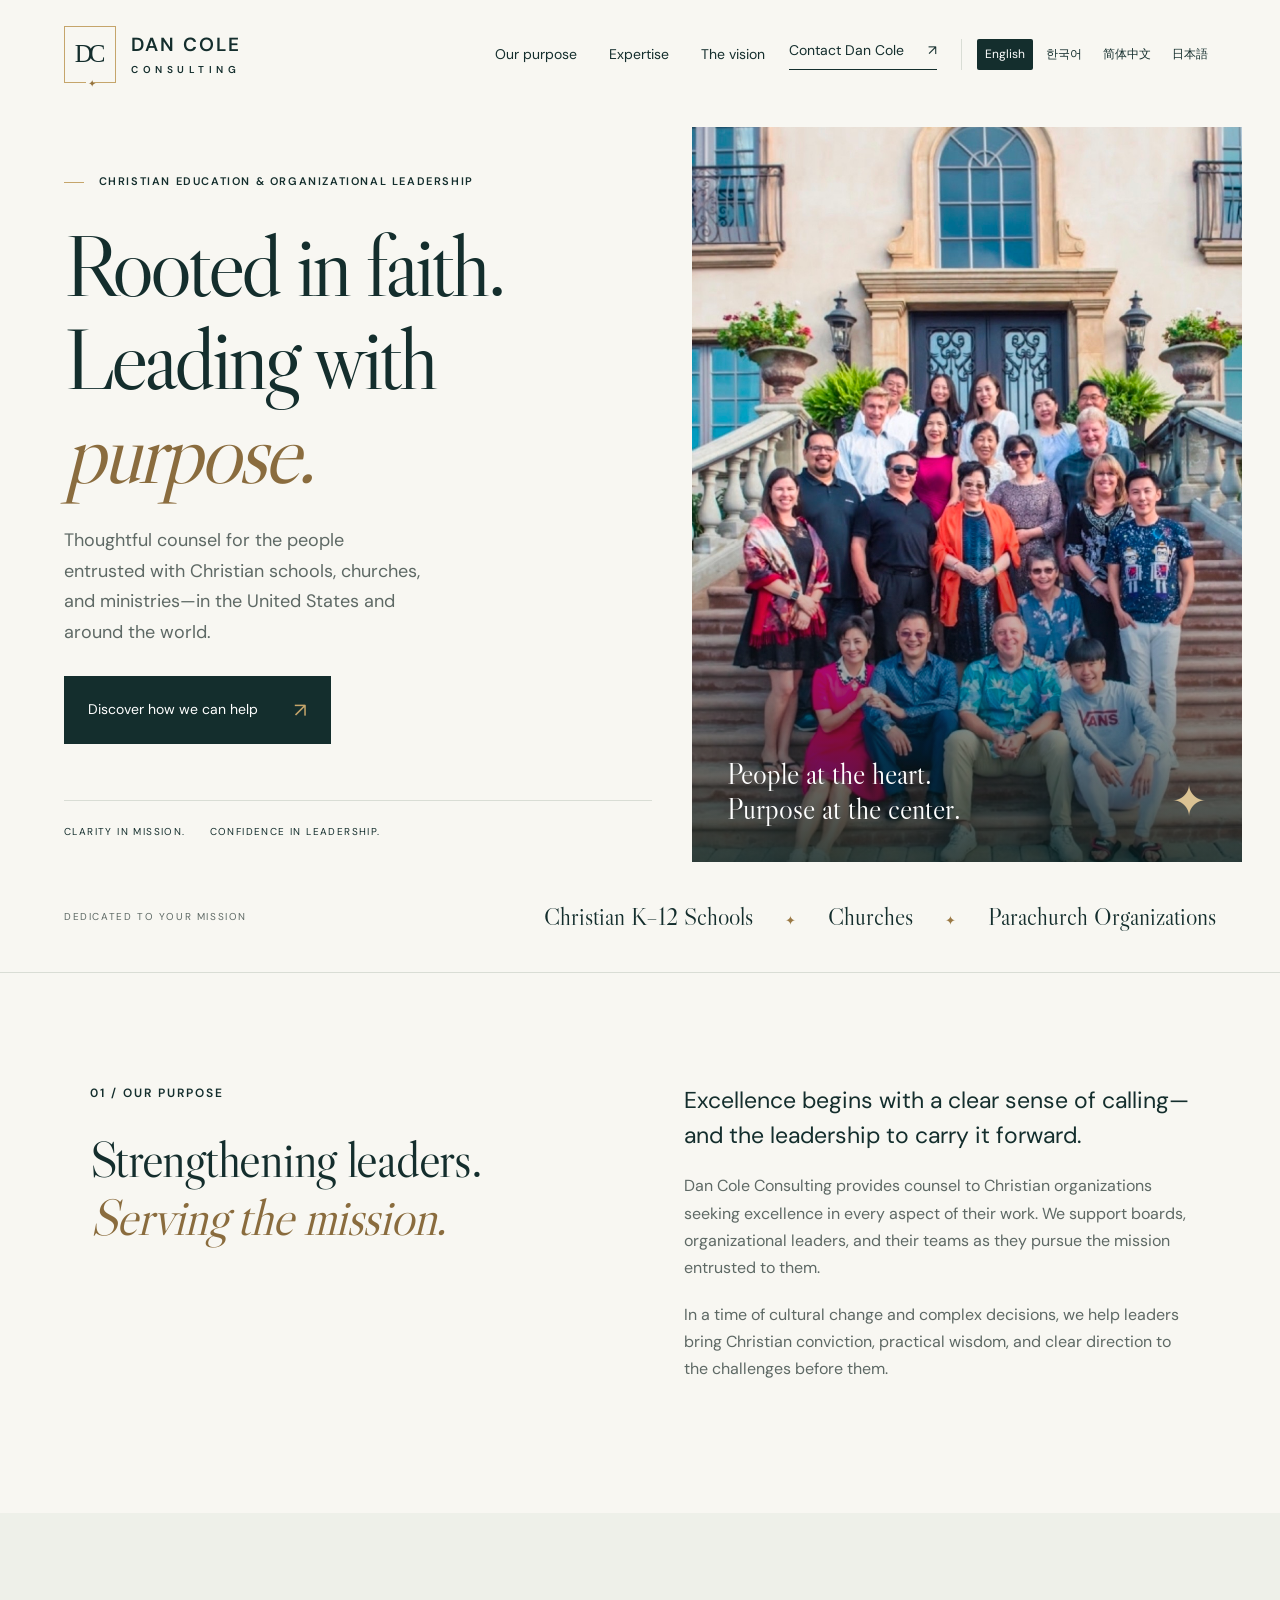
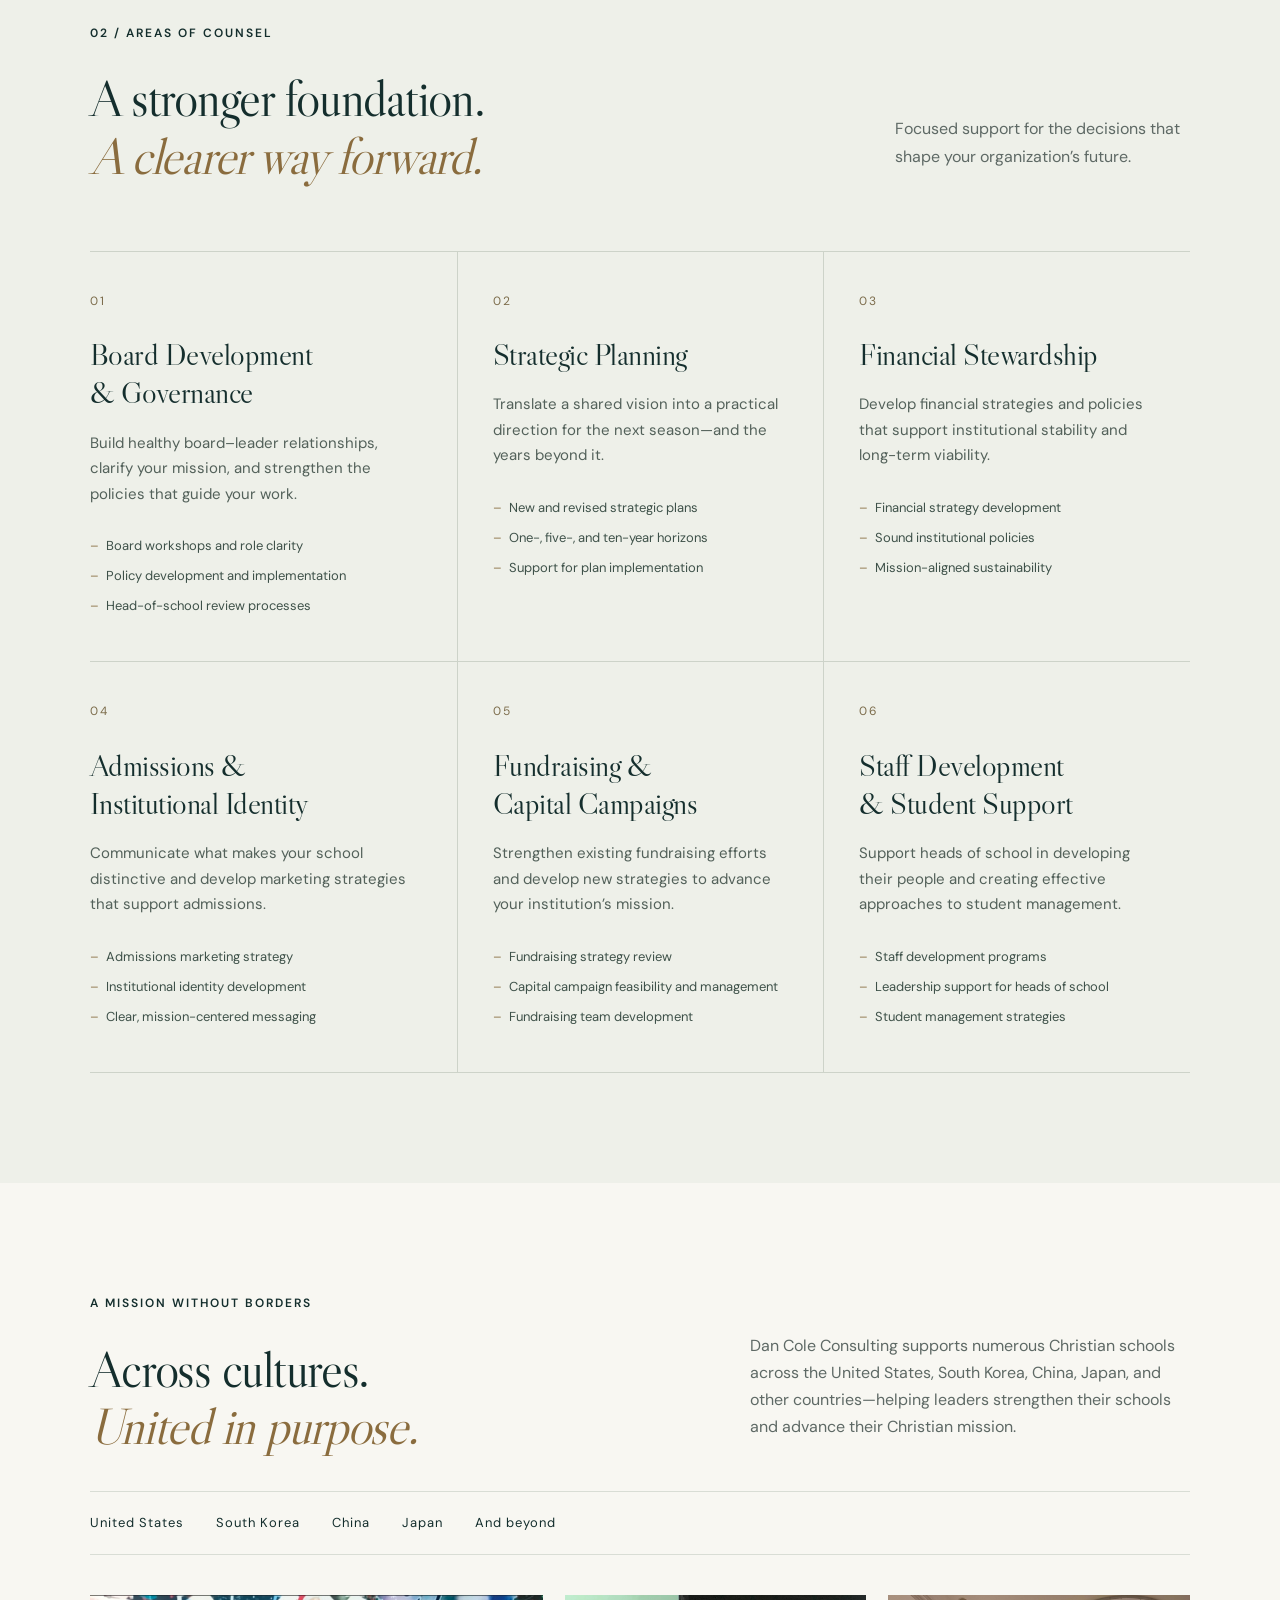
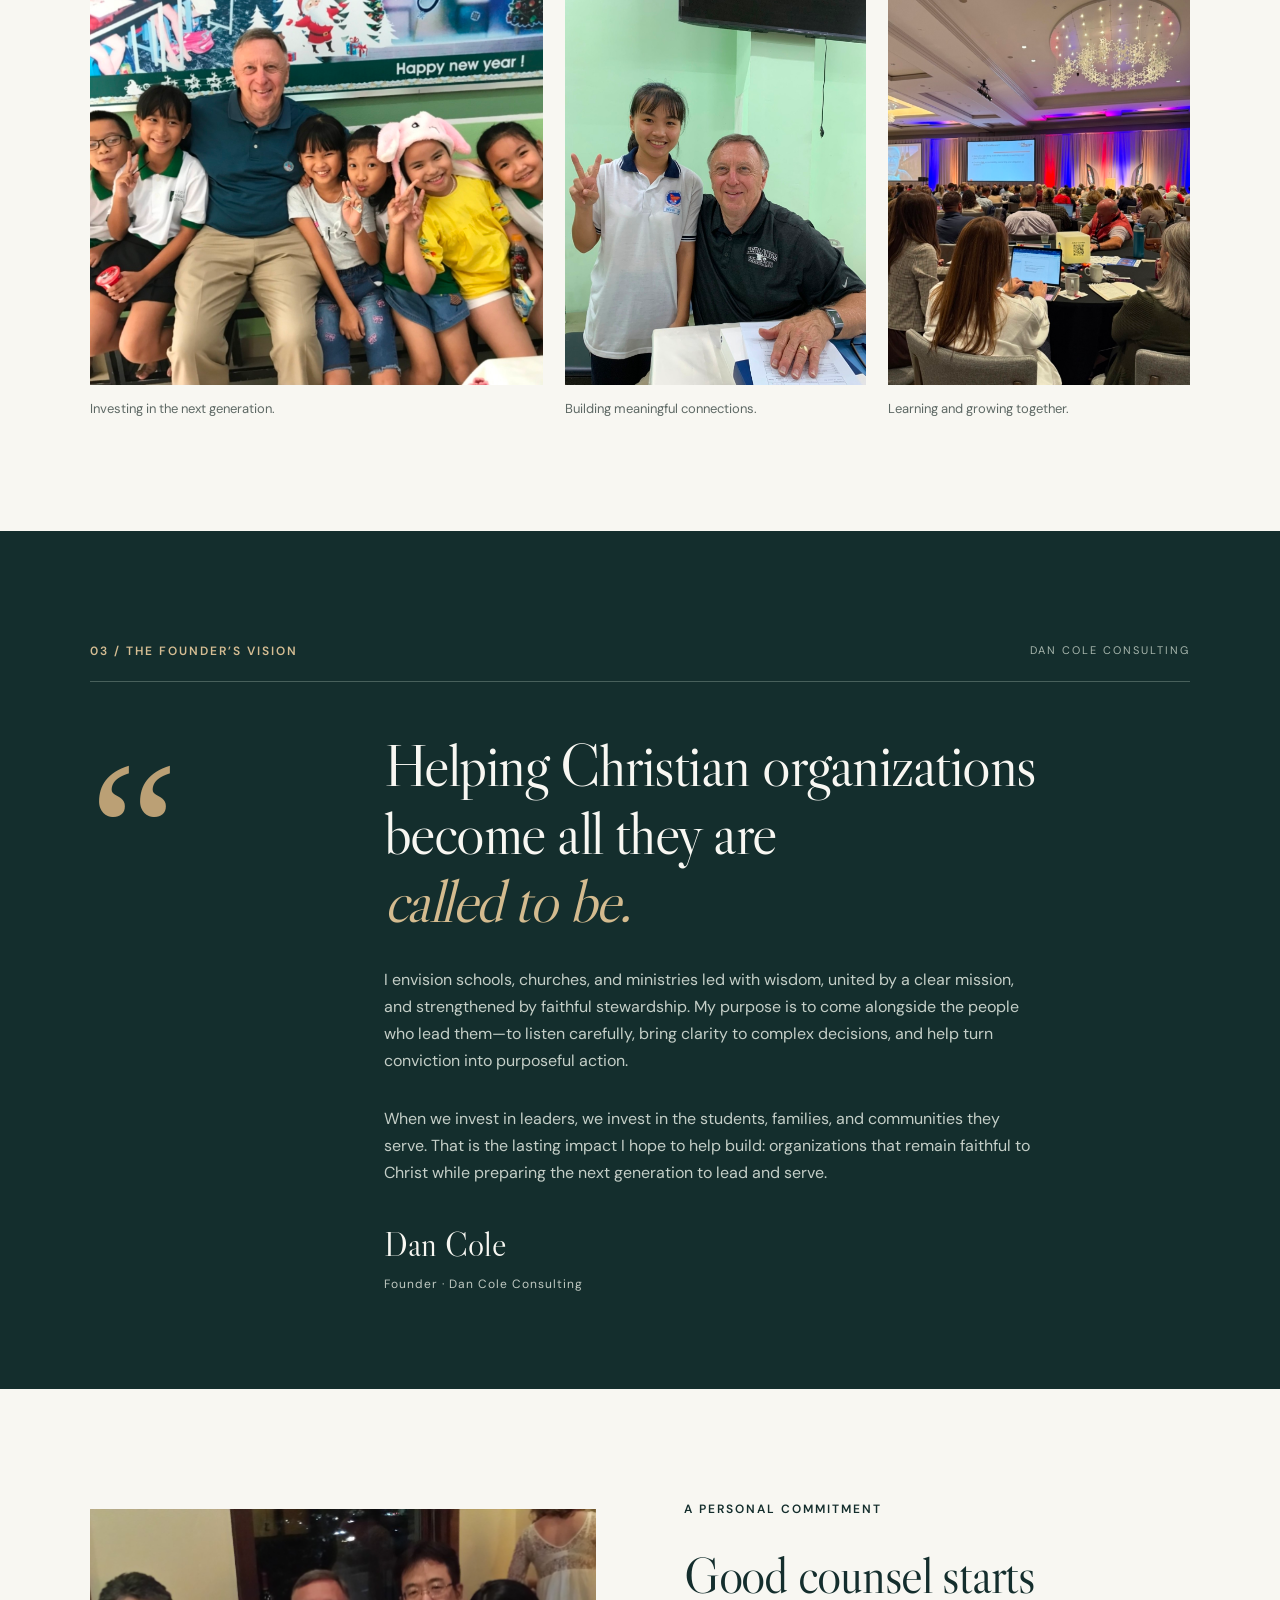
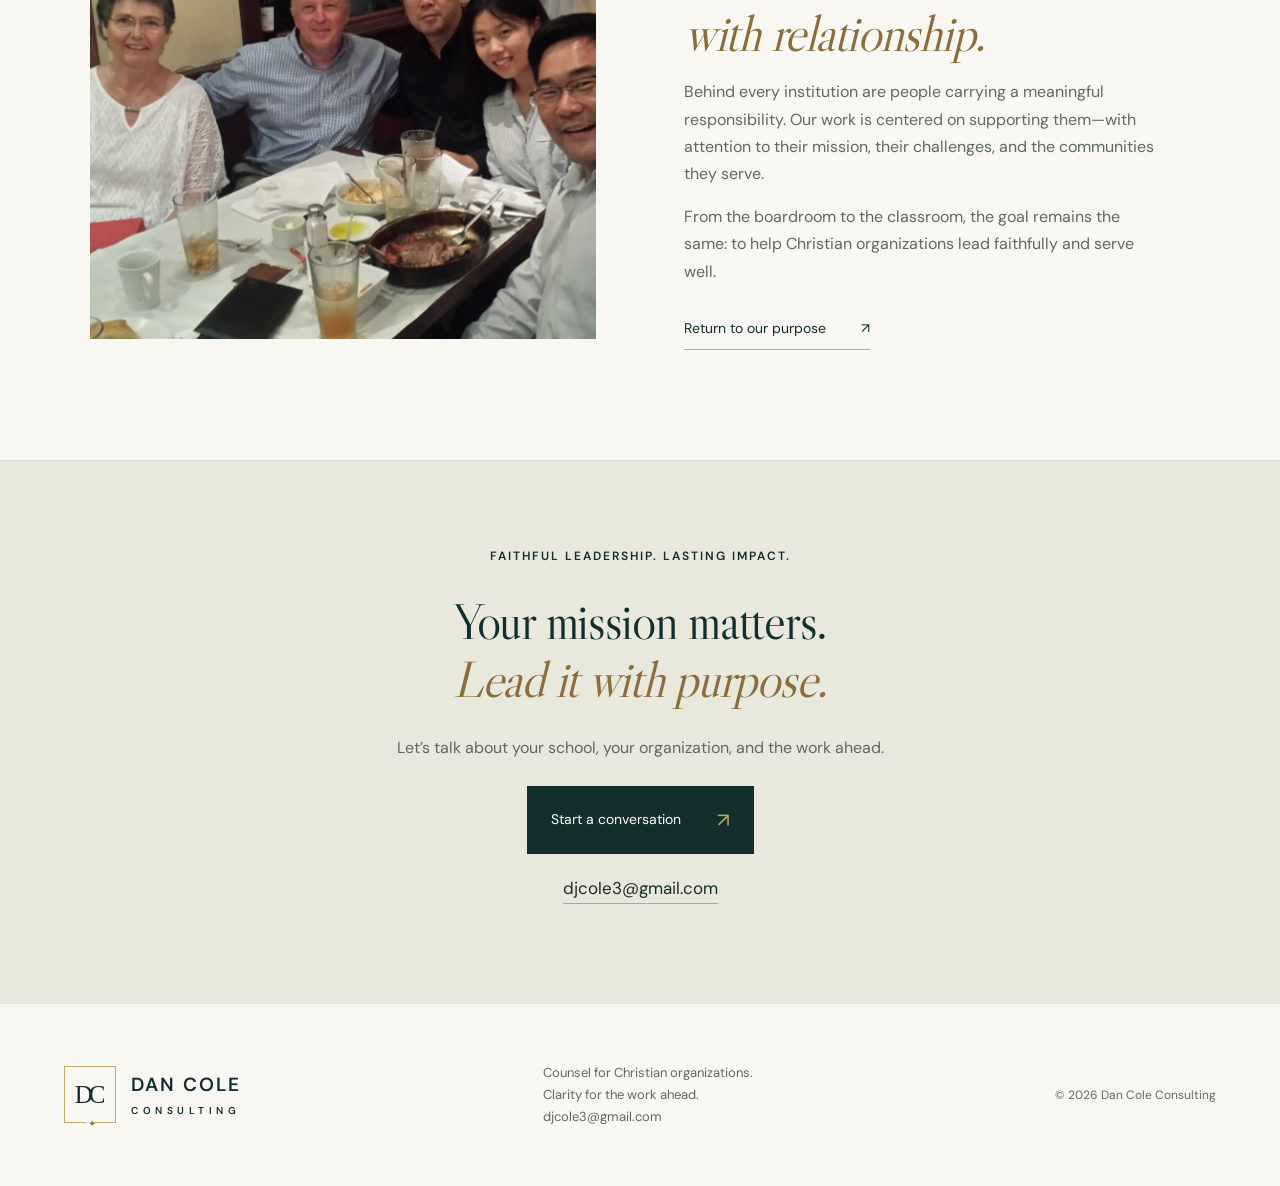
==== commit 170a3b5d: "Remove approved founder message draft notices in all languages" ====
--- a/index.html
+++ b/index.html
@@ -14,7 +14,7 @@
 <article><span class="service-no">06</span><h3>Staff Development &amp; Student Support</h3><p>Support heads of school in developing their people and creating effective approaches to student management.</p><ul><li>Staff development programs</li><li>Leadership support for heads of school</li><li>Student management strategies</li></ul></article>
 </div></section>
 <section class="global section" id="global"><div class="section-heading"><div><p class="eyebrow">A MISSION WITHOUT BORDERS</p><h2><span class="title-line">Across cultures.</span><span class="title-line title-accent">United in purpose.</span></h2></div><p>Dan Cole Consulting supports numerous Christian schools across the United States, South Korea, China, Japan, and other countries—helping leaders strengthen their schools and advance their Christian mission.</p></div><div aria-label="Countries served" class="countries"><span>United States</span><span>South Korea</span><span>China</span><span>Japan</span><span>And beyond</span></div><div class="global-gallery"><figure class="students-photo"><img alt="An adult and a group of smiling students seated together" loading="lazy" src="assets/students.jpg"/><figcaption>Investing in the next generation.</figcaption></figure><figure><img alt="A student and an adult smiling together in a classroom" loading="lazy" src="assets/student-connection.jpg"/><figcaption>Building meaningful connections.</figcaption></figure><figure><img alt="Attendees gathered in a conference hall for a presentation" loading="lazy" src="assets/education-gathering.jpg"/><figcaption>Learning and growing together.</figcaption></figure></div></section>
-<section class="vision section" id="vision"><div class="vision-top"><p class="eyebrow">03 / THE FOUNDER’S VISION</p><span>DAN COLE CONSULTING</span></div><div class="vision-body"><span aria-hidden="true" class="quote-mark">“</span><div><h2><span class="title-line">Helping Christian organizations</span><span class="title-line">become all they are</span><span class="title-line title-accent">called to be.</span></h2><p>I envision schools, churches, and ministries led with wisdom, united by a clear mission, and strengthened by faithful stewardship. My purpose is to come alongside the people who lead them—to listen carefully, bring clarity to complex decisions, and help turn conviction into purposeful action.</p><p>When we invest in leaders, we invest in the students, families, and communities they serve. That is the lasting impact I hope to help build: organizations that remain faithful to Christ while preparing the next generation to lead and serve.</p><div class="signature">Dan Cole<span>Founder · Dan Cole Consulting</span></div><small class="draft-note">Proposed founder’s message · Prepared for Dan Cole’s review.</small></div></div></section>
+<section class="vision section" id="vision"><div class="vision-top"><p class="eyebrow">03 / THE FOUNDER’S VISION</p><span>DAN COLE CONSULTING</span></div><div class="vision-body"><span aria-hidden="true" class="quote-mark">“</span><div><h2><span class="title-line">Helping Christian organizations</span><span class="title-line">become all they are</span><span class="title-line title-accent">called to be.</span></h2><p>I envision schools, churches, and ministries led with wisdom, united by a clear mission, and strengthened by faithful stewardship. My purpose is to come alongside the people who lead them—to listen carefully, bring clarity to complex decisions, and help turn conviction into purposeful action.</p><p>When we invest in leaders, we invest in the students, families, and communities they serve. That is the lasting impact I hope to help build: organizations that remain faithful to Christ while preparing the next generation to lead and serve.</p><div class="signature">Dan Cole<span>Founder · Dan Cole Consulting</span></div></div></div></section>
 <section class="relationships section"><div class="relationship-photo"><img alt="People sharing a meal and conversation around a table" loading="lazy" src="assets/conversation.jpg"/></div><div><p class="eyebrow">A PERSONAL COMMITMENT</p><h2><span class="title-line">Good counsel starts</span><span class="title-line title-accent">with relationship.</span></h2><p>Behind every institution are people carrying a meaningful responsibility. Our work is centered on supporting them—with attention to their mission, their challenges, and the communities they serve.</p><p>From the boardroom to the classroom, the goal remains the same: to help Christian organizations lead faithfully and serve well.</p><a class="text-link" href="#mission">Return to our purpose <span>↗</span></a></div></section>
 <section class="closing" id="contact"><p class="eyebrow">FAITHFUL LEADERSHIP. LASTING IMPACT.</p><h2><span class="title-line">Your mission matters.</span><span class="title-line title-accent">Lead it with purpose.</span></h2><p class="contact-intro">Let’s talk about your school, your organization, and the work ahead.</p><a class="button" href="mailto:djcole3@gmail.com">Start a conversation <span>↗</span></a><a class="contact-email" href="mailto:djcole3@gmail.com">djcole3@gmail.com</a></section></main>
 <footer><a class="brand" href="#"><span class="monogram">DC<span>✦</span></span><span>DAN COLE<small>CONSULTING</small></span></a><p>Counsel for Christian organizations.<br/>Clarity for the work ahead.<br/><a href="mailto:djcole3@gmail.com">djcole3@gmail.com</a></p><span>© 2026 Dan Cole Consulting</span></footer></body></html>
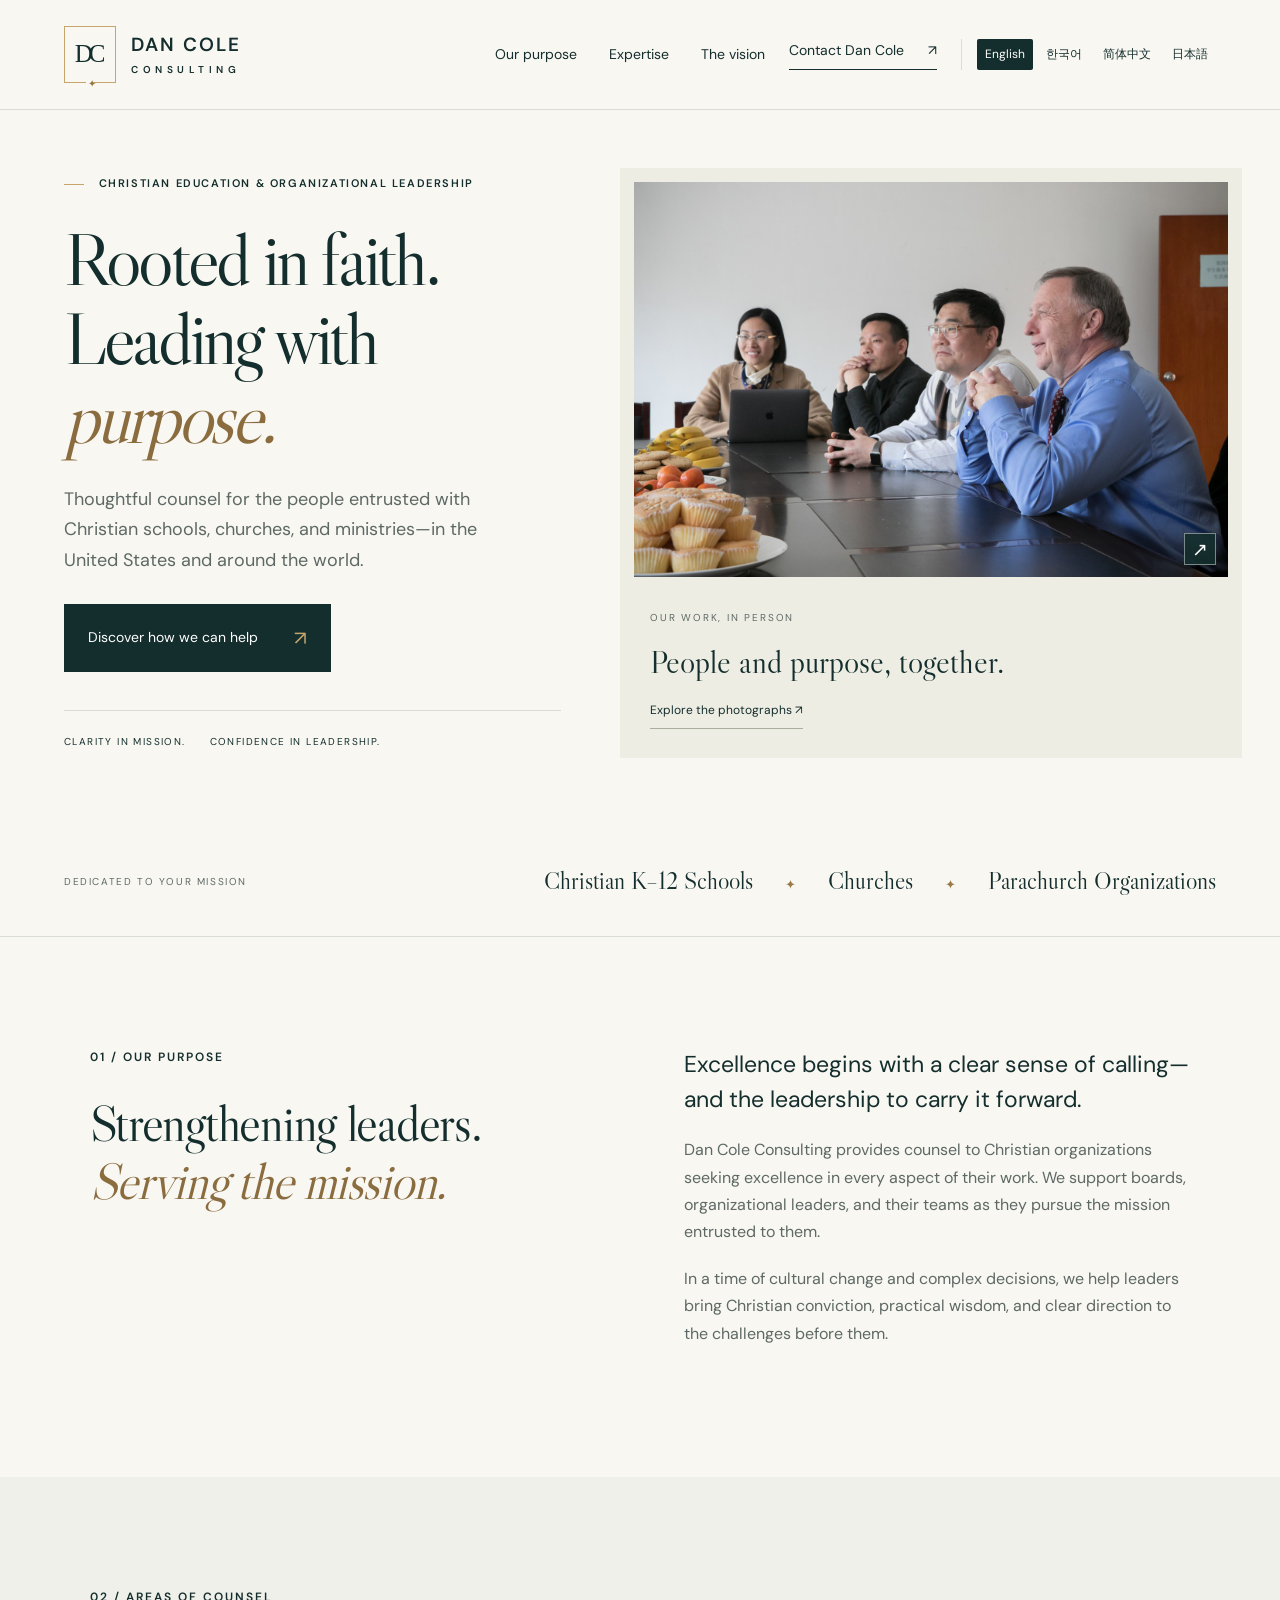
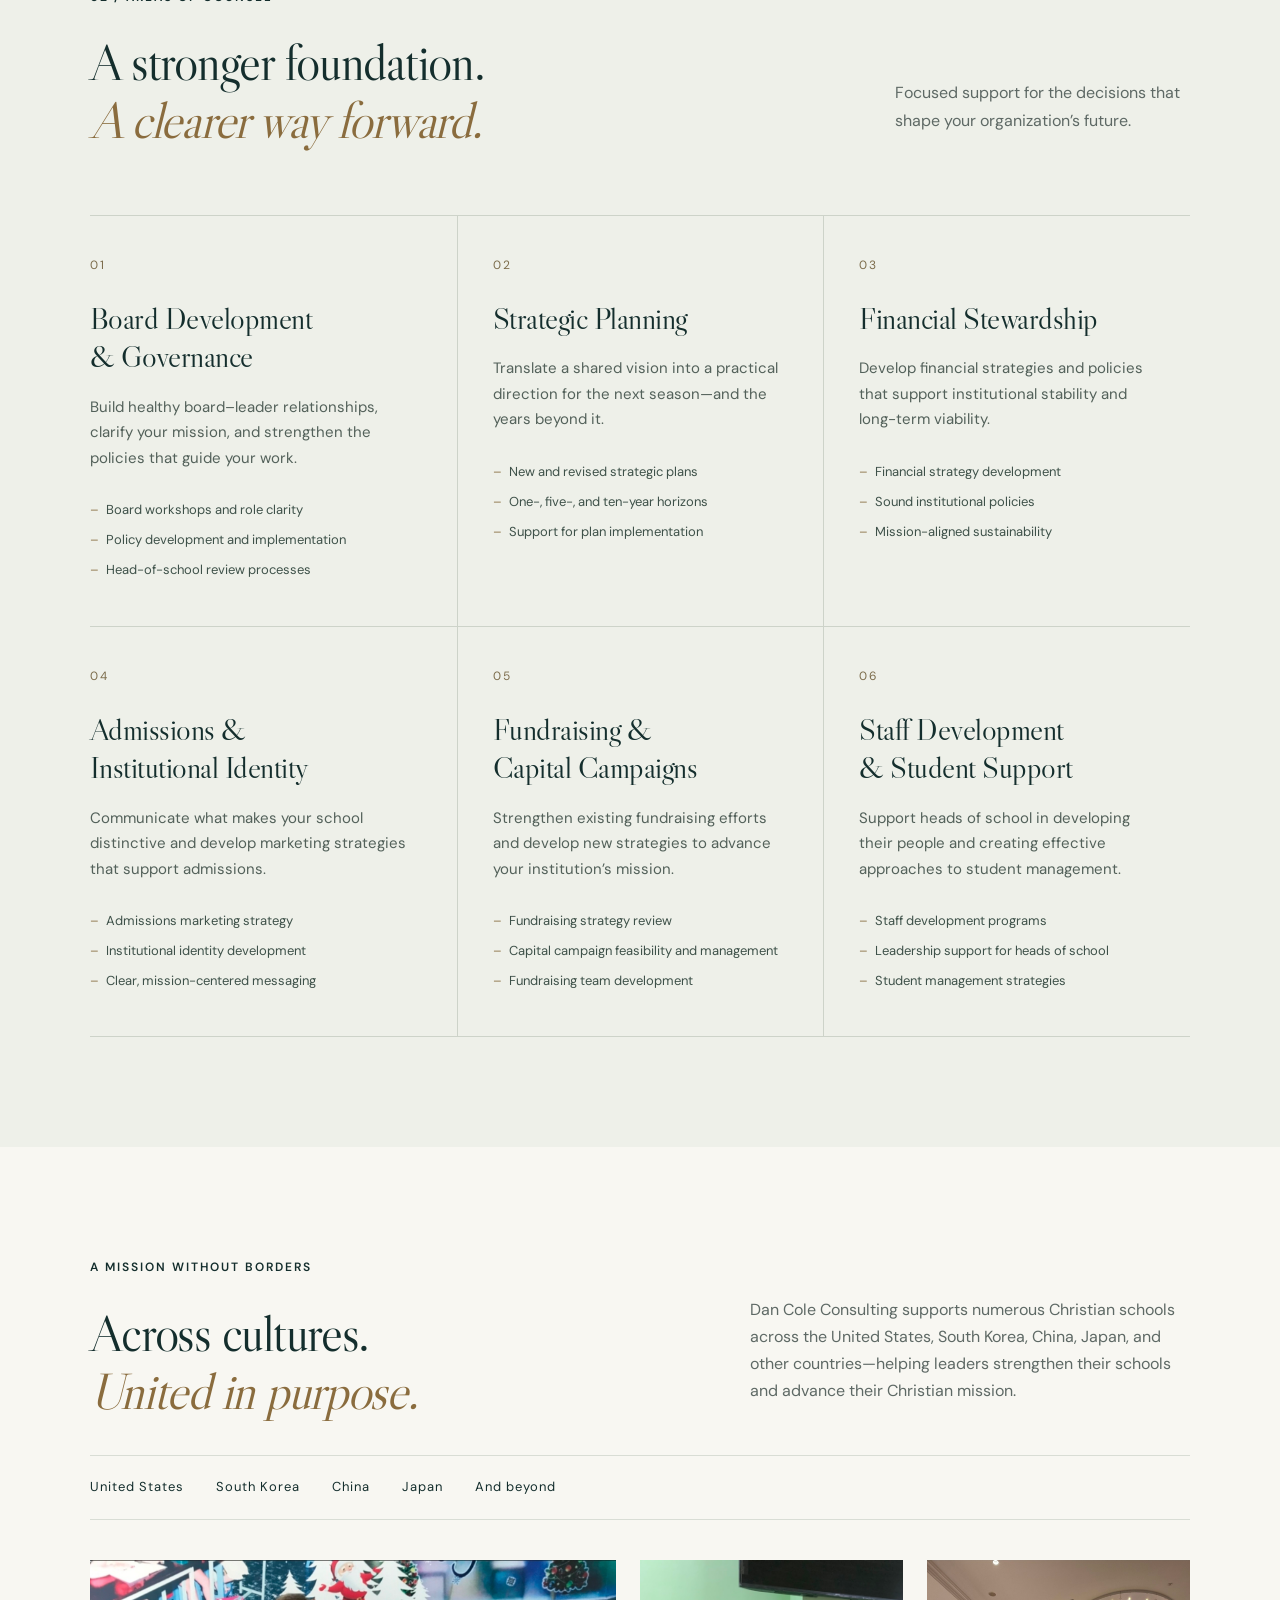
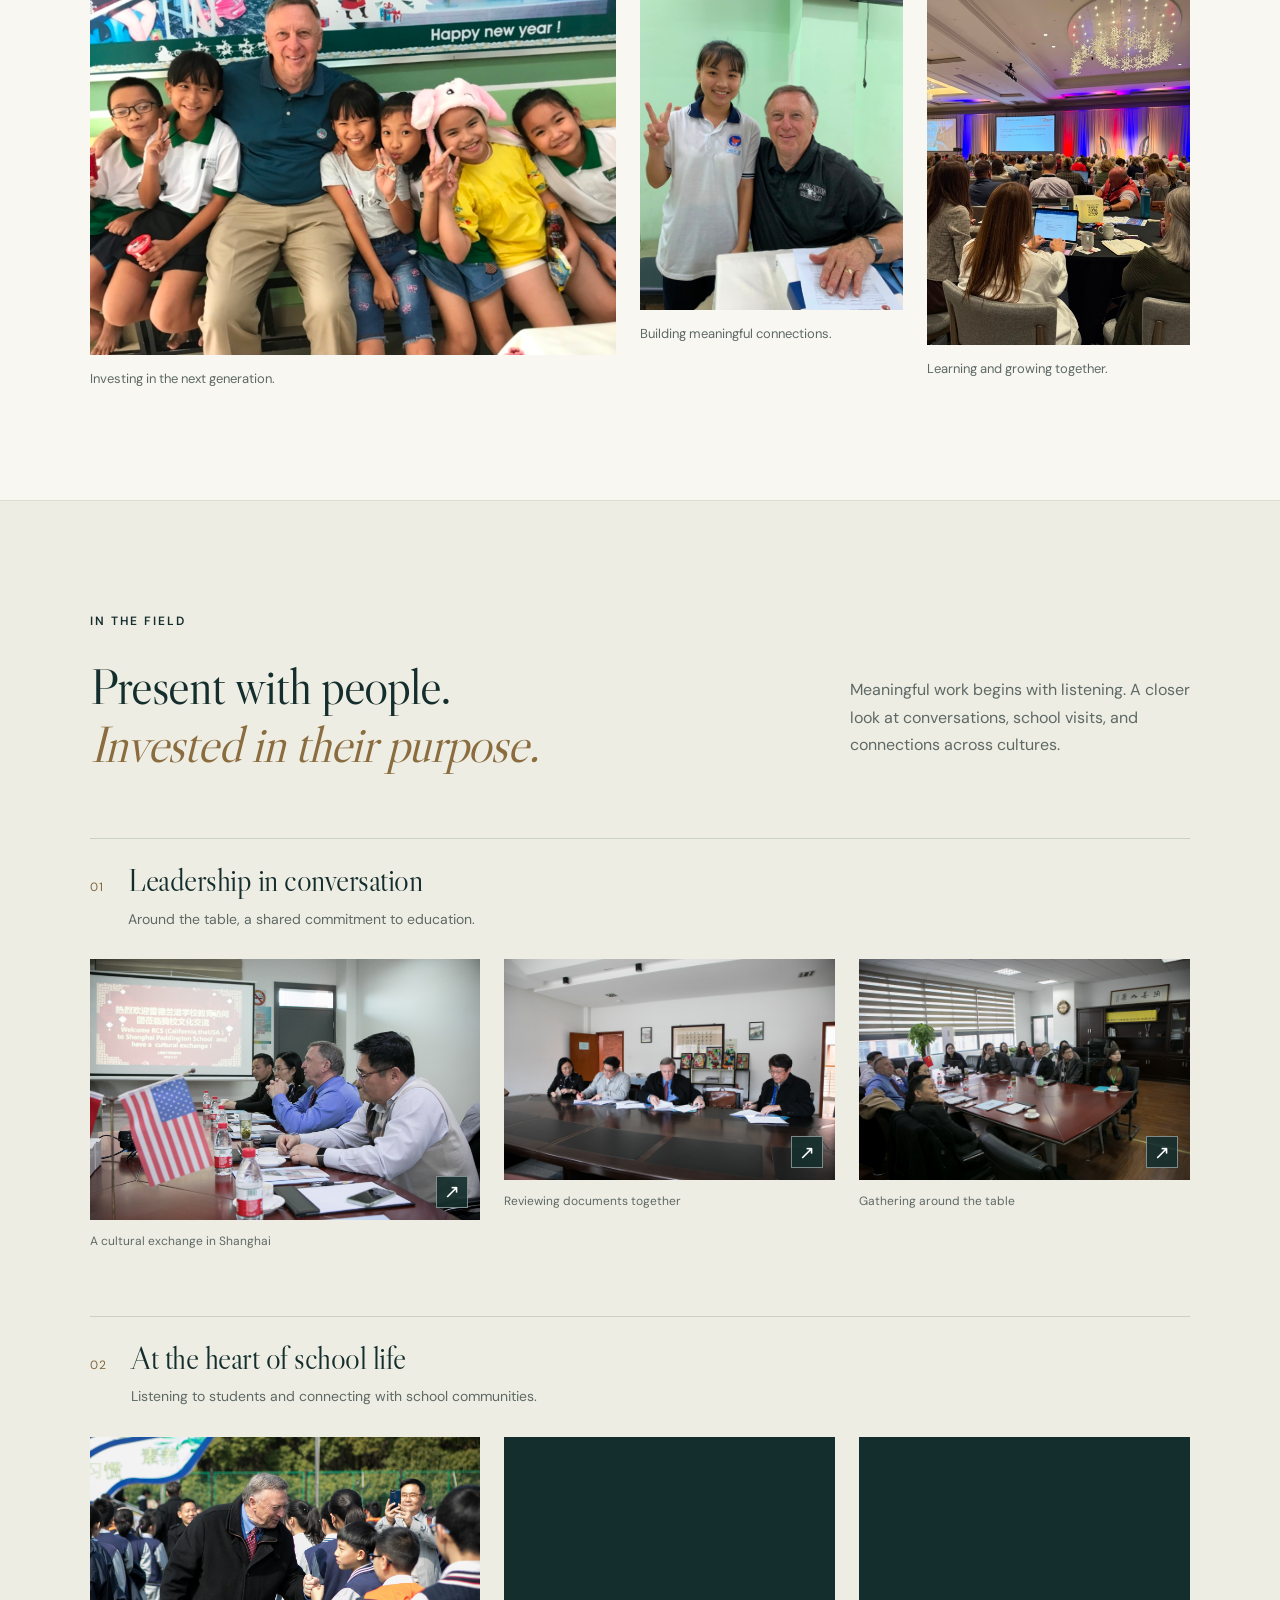
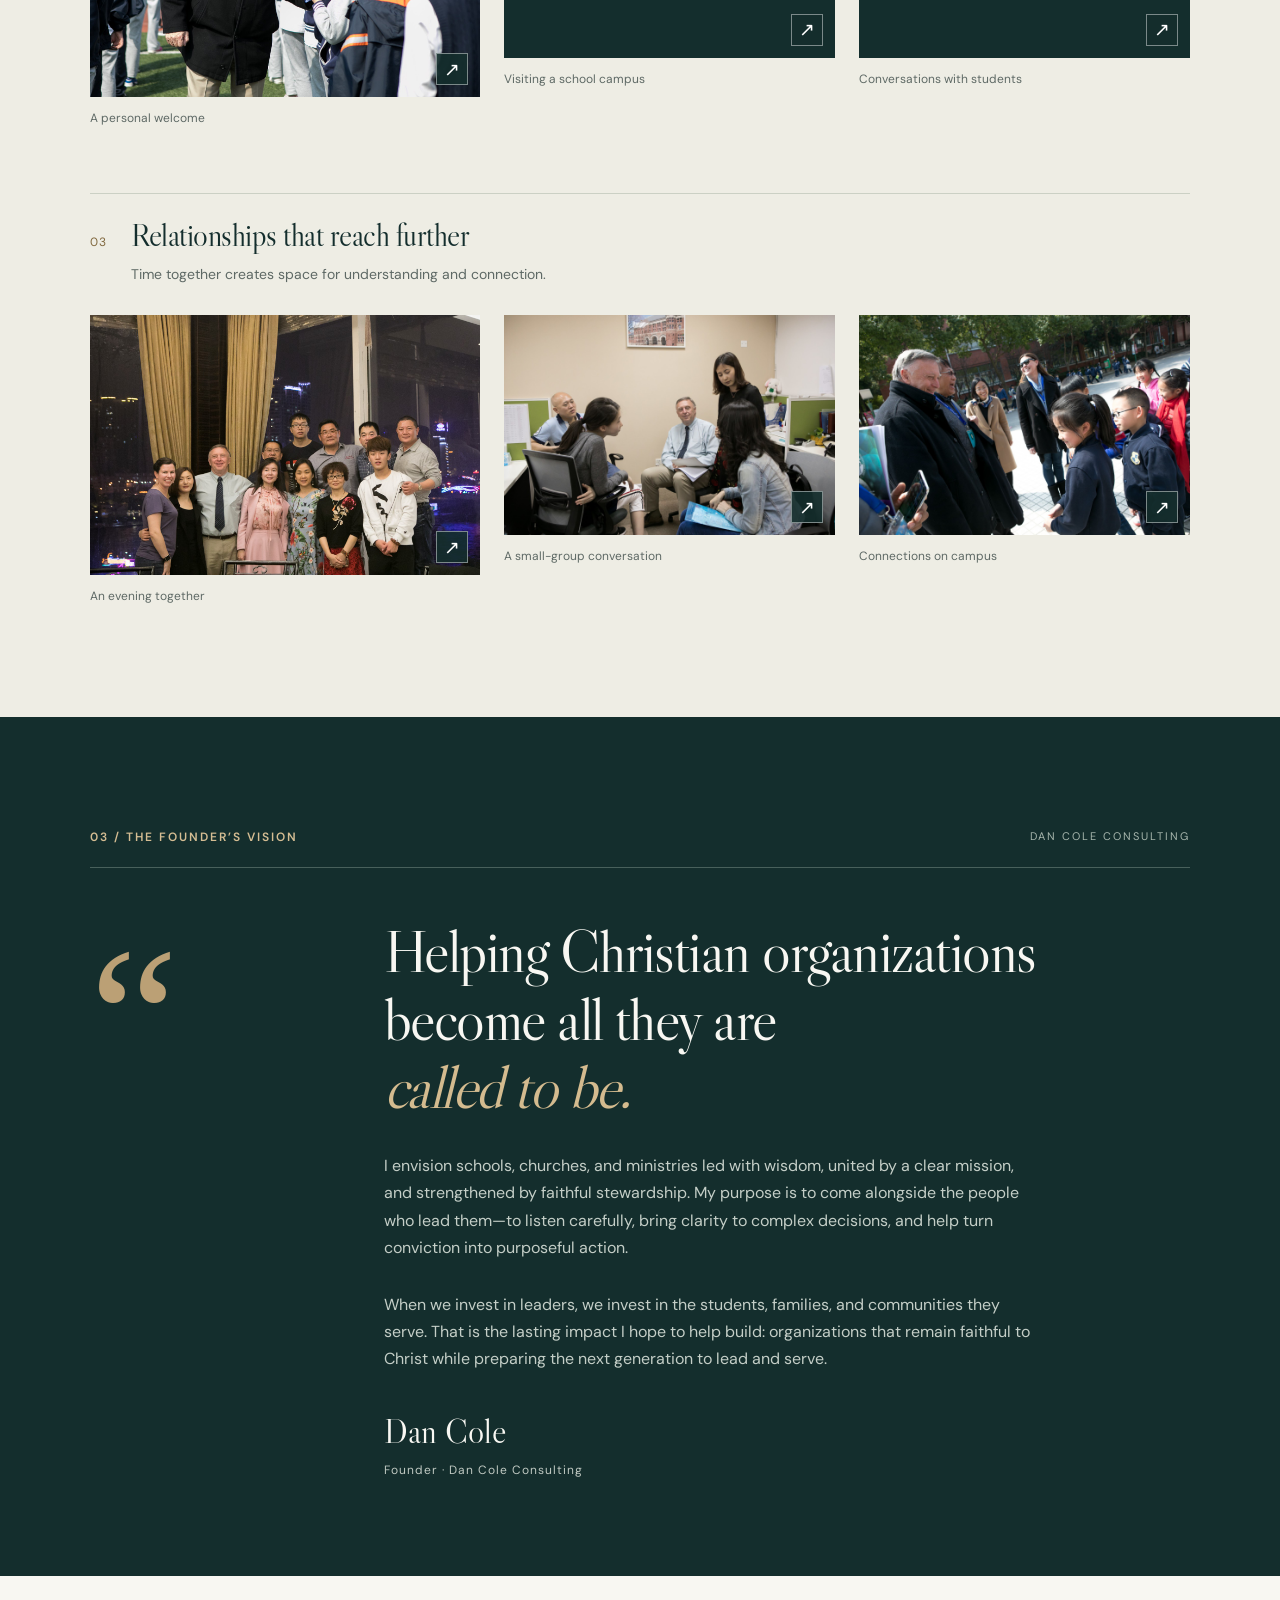
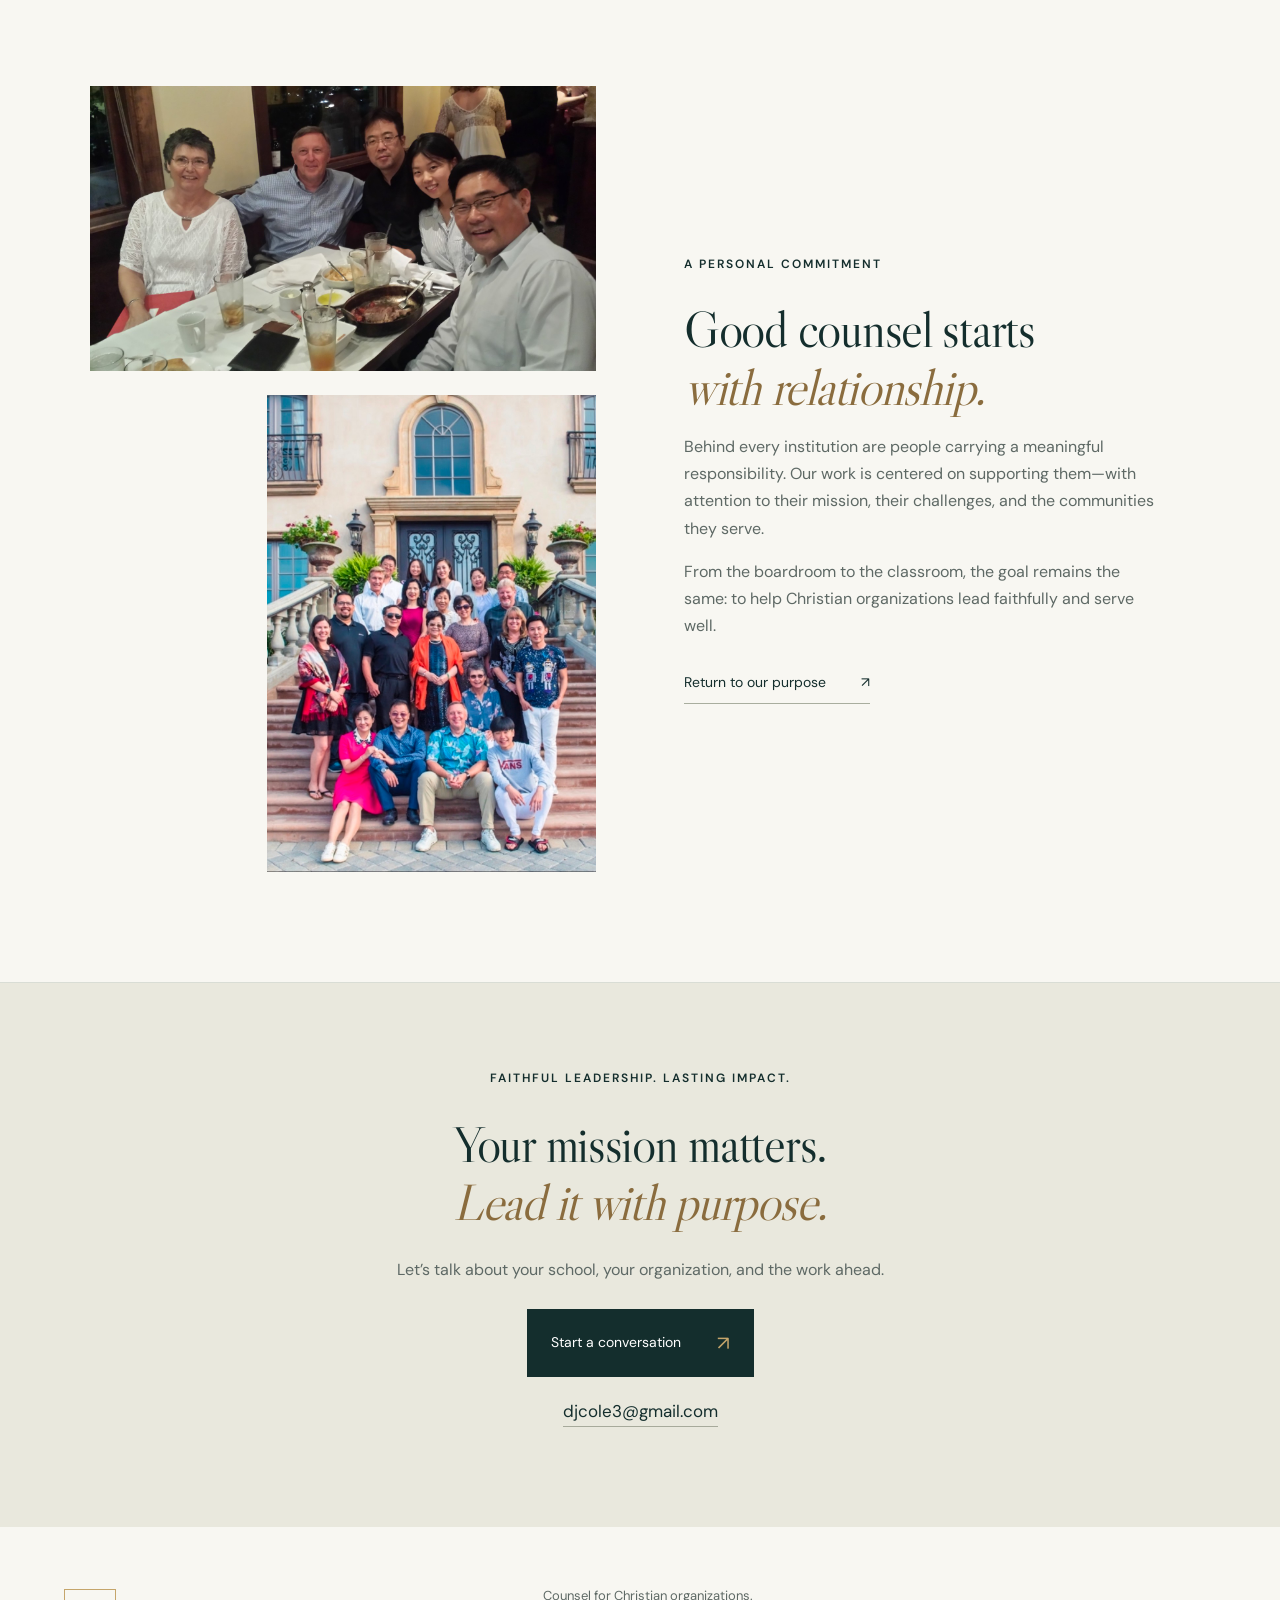
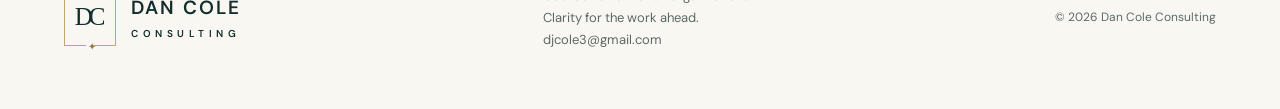
==== commit fdef44dd: "Elevate multilingual site with editorial field photography and accessible full-frame gallery" ====
--- a/index.html
+++ b/index.html
@@ -1,8 +1,8 @@
 <!DOCTYPE html>
 
-<html lang="en"><head><meta charset="utf-8"/><meta content="width=device-width, initial-scale=1" name="viewport"/><title>Dan Cole Consulting | Faithful Leadership. Lasting Impact.</title><meta content="Purposeful counsel for Christian K–12 schools, churches, and parachurch organizations. Board development, strategic planning, financial stewardship, and leadership support." name="description"/><meta content="#142e2d" name="theme-color"/><link href="favicon.svg" rel="icon"/><link href="style.css" rel="stylesheet"/><link href="index.html" hreflang="en" rel="alternate"/><link href="ko.html" hreflang="ko" rel="alternate"/><link href="zh.html" hreflang="zh-Hans" rel="alternate"/><link href="ja.html" hreflang="ja" rel="alternate"/><link href="typography.css" rel="stylesheet"/></head>
+<html lang="en"><head><meta charset="utf-8"/><meta content="width=device-width, initial-scale=1" name="viewport"/><title>Dan Cole Consulting | Faithful Leadership. Lasting Impact.</title><meta content="Purposeful counsel for Christian K–12 schools, churches, and parachurch organizations. Board development, strategic planning, financial stewardship, and leadership support." name="description"/><meta content="#142e2d" name="theme-color"/><link href="favicon.svg" rel="icon"/><link href="style.css" rel="stylesheet"/><link href="index.html" hreflang="en" rel="alternate"/><link href="ko.html" hreflang="ko" rel="alternate"/><link href="zh.html" hreflang="zh-Hans" rel="alternate"/><link href="ja.html" hreflang="ja" rel="alternate"/><link href="typography.css" rel="stylesheet"/><link href="editorial.css" rel="stylesheet"/></head>
 <body><a class="skip" href="#main">Skip to content</a><header><a aria-label="Dan Cole Consulting home" class="brand" href="#"><span class="monogram">DC<span>✦</span></span><span>DAN COLE<small>CONSULTING</small></span></a><nav aria-label="Main navigation"><a href="#mission">Our purpose</a><a href="#expertise">Expertise</a><a href="#vision">The vision</a></nav><a class="nav-cta" href="mailto:djcole3@gmail.com">Contact Dan Cole <span>↗</span></a><nav aria-label="Choose language" class="language-switch"><a aria-current="page" href="index.html" hreflang="en" lang="en">English</a><a href="ko.html" hreflang="ko" lang="ko">한국어</a><a href="zh.html" hreflang="zh-Hans" lang="zh-Hans">简体中文</a><a href="ja.html" hreflang="ja" lang="ja">日本語</a></nav></header>
-<main id="main"><section class="hero"><div class="hero-copy"><p class="eyebrow"><span></span> CHRISTIAN EDUCATION &amp; ORGANIZATIONAL LEADERSHIP</p><h1><span class="title-line">Rooted in faith.</span><span class="title-line">Leading with</span><span class="title-line title-accent">purpose.</span></h1><p class="intro">Thoughtful counsel for the people entrusted with Christian schools, churches, and ministries—in the United States and around the world.</p><a class="button" href="#expertise">Discover how we can help <span>↗</span></a><div class="hero-bottom"><span>CLARITY IN MISSION.</span><span>CONFIDENCE IN LEADERSHIP.</span></div></div><div class="hero-image"><img alt="A group of people gathered together on outdoor steps" fetchpriority="high" src="assets/community.jpg"/><div class="image-caption"><span>People at the heart.<br/>Purpose at the center.</span><span class="caption-mark">✦</span></div></div></section>
+<main id="main"><section class="hero"><div class="hero-copy"><p class="eyebrow"><span></span> CHRISTIAN EDUCATION &amp; ORGANIZATIONAL LEADERSHIP</p><h1><span class="title-line">Rooted in faith.</span><span class="title-line">Leading with</span><span class="title-line title-accent">purpose.</span></h1><p class="intro">Thoughtful counsel for the people entrusted with Christian schools, churches, and ministries—in the United States and around the world.</p><a class="button" href="#expertise">Discover how we can help <span>↗</span></a><div class="hero-bottom"><span>CLARITY IN MISSION.</span><span>CONFIDENCE IN LEADERSHIP.</span></div></div><div class="hero-image"><figure class="field-photo"><button aria-label="View full photograph: Listening together" class="photo-open" type="button"><img alt="Listening together" decoding="async" fetchpriority="high" height="1024" src="assets/leadership-dialogue.jpg" width="1536"/><span aria-hidden="true" class="photo-expand">↗</span></button><figcaption>Listening together</figcaption></figure><div class="hero-photo-note"><span>OUR WORK, IN PERSON</span><p>People and purpose, together.</p><a class="text-link" href="#field-notes">Explore the photographs ↗</a></div></div></section>
 <div class="audience"><span>DEDICATED TO YOUR MISSION</span><p>Christian K–12 Schools <i>✦</i> Churches <i>✦</i> Parachurch Organizations</p></div>
 <section class="mission section" id="mission"><div><p class="eyebrow">01 / OUR PURPOSE</p><h2><span class="title-line">Strengthening leaders.</span><span class="title-line title-accent">Serving the mission.</span></h2></div><div class="mission-copy"><p class="large">Excellence begins with a clear sense of calling—and the leadership to carry it forward.</p><p>Dan Cole Consulting provides counsel to Christian organizations seeking excellence in every aspect of their work. We support boards, organizational leaders, and their teams as they pursue the mission entrusted to them.</p><p>In a time of cultural change and complex decisions, we help leaders bring Christian conviction, practical wisdom, and clear direction to the challenges before them.</p></div></section>
 <section class="expertise section" id="expertise"><div class="section-heading"><div><p class="eyebrow">02 / AREAS OF COUNSEL</p><h2><span class="title-line">A stronger foundation.</span><span class="title-line title-accent">A clearer way forward.</span></h2></div><p>Focused support for the decisions that shape your organization’s future.</p></div><div class="services">
@@ -14,7 +14,7 @@
 <article><span class="service-no">06</span><h3>Staff Development &amp; Student Support</h3><p>Support heads of school in developing their people and creating effective approaches to student management.</p><ul><li>Staff development programs</li><li>Leadership support for heads of school</li><li>Student management strategies</li></ul></article>
 </div></section>
 <section class="global section" id="global"><div class="section-heading"><div><p class="eyebrow">A MISSION WITHOUT BORDERS</p><h2><span class="title-line">Across cultures.</span><span class="title-line title-accent">United in purpose.</span></h2></div><p>Dan Cole Consulting supports numerous Christian schools across the United States, South Korea, China, Japan, and other countries—helping leaders strengthen their schools and advance their Christian mission.</p></div><div aria-label="Countries served" class="countries"><span>United States</span><span>South Korea</span><span>China</span><span>Japan</span><span>And beyond</span></div><div class="global-gallery"><figure class="students-photo"><img alt="An adult and a group of smiling students seated together" loading="lazy" src="assets/students.jpg"/><figcaption>Investing in the next generation.</figcaption></figure><figure><img alt="A student and an adult smiling together in a classroom" loading="lazy" src="assets/student-connection.jpg"/><figcaption>Building meaningful connections.</figcaption></figure><figure><img alt="Attendees gathered in a conference hall for a presentation" loading="lazy" src="assets/education-gathering.jpg"/><figcaption>Learning and growing together.</figcaption></figure></div></section>
-<section class="vision section" id="vision"><div class="vision-top"><p class="eyebrow">03 / THE FOUNDER’S VISION</p><span>DAN COLE CONSULTING</span></div><div class="vision-body"><span aria-hidden="true" class="quote-mark">“</span><div><h2><span class="title-line">Helping Christian organizations</span><span class="title-line">become all they are</span><span class="title-line title-accent">called to be.</span></h2><p>I envision schools, churches, and ministries led with wisdom, united by a clear mission, and strengthened by faithful stewardship. My purpose is to come alongside the people who lead them—to listen carefully, bring clarity to complex decisions, and help turn conviction into purposeful action.</p><p>When we invest in leaders, we invest in the students, families, and communities they serve. That is the lasting impact I hope to help build: organizations that remain faithful to Christ while preparing the next generation to lead and serve.</p><div class="signature">Dan Cole<span>Founder · Dan Cole Consulting</span></div></div></div></section>
-<section class="relationships section"><div class="relationship-photo"><img alt="People sharing a meal and conversation around a table" loading="lazy" src="assets/conversation.jpg"/></div><div><p class="eyebrow">A PERSONAL COMMITMENT</p><h2><span class="title-line">Good counsel starts</span><span class="title-line title-accent">with relationship.</span></h2><p>Behind every institution are people carrying a meaningful responsibility. Our work is centered on supporting them—with attention to their mission, their challenges, and the communities they serve.</p><p>From the boardroom to the classroom, the goal remains the same: to help Christian organizations lead faithfully and serve well.</p><a class="text-link" href="#mission">Return to our purpose <span>↗</span></a></div></section>
+<section class="field-notes section" id="field-notes"><div class="section-heading"><div><p class="eyebrow">IN THE FIELD</p><h2><span class="title-line">Present with people.</span><span class="title-line title-accent">Invested in their purpose.</span></h2></div><p>Meaningful work begins with listening. A closer look at conversations, school visits, and connections across cultures.</p></div><div class="photo-chapter"><div class="chapter-heading"><span class="chapter-no">01</span><div><h3>Leadership in conversation</h3><p>Around the table, a shared commitment to education.</p></div></div><div class="field-grid"><figure class="field-photo"><button aria-label="View full photograph: A cultural exchange in Shanghai" class="photo-open" type="button"><img alt="A cultural exchange in Shanghai" decoding="async" height="1024" loading="lazy" src="assets/cultural-exchange.jpg" width="1536"/><span aria-hidden="true" class="photo-expand">↗</span></button><figcaption>A cultural exchange in Shanghai</figcaption></figure><figure class="field-photo"><button aria-label="View full photograph: Reviewing documents together" class="photo-open" type="button"><img alt="Reviewing documents together" decoding="async" height="1024" loading="lazy" src="assets/shared-planning.jpg" width="1536"/><span aria-hidden="true" class="photo-expand">↗</span></button><figcaption>Reviewing documents together</figcaption></figure><figure class="field-photo"><button aria-label="View full photograph: Gathering around the table" class="photo-open" type="button"><img alt="Gathering around the table" decoding="async" height="1024" loading="lazy" src="assets/leadership-gathering.jpg" width="1536"/><span aria-hidden="true" class="photo-expand">↗</span></button><figcaption>Gathering around the table</figcaption></figure></div></div><div class="photo-chapter"><div class="chapter-heading"><span class="chapter-no">02</span><div><h3>At the heart of school life</h3><p>Listening to students and connecting with school communities.</p></div></div><div class="field-grid"><figure class="field-photo"><button aria-label="View full photograph: A personal welcome" class="photo-open" type="button"><img alt="A personal welcome" decoding="async" height="1024" loading="lazy" src="assets/student-welcome.jpg" width="1536"/><span aria-hidden="true" class="photo-expand">↗</span></button><figcaption>A personal welcome</figcaption></figure><figure class="field-photo"><button aria-label="View full photograph: Visiting a school campus" class="photo-open" type="button"><img alt="Visiting a school campus" decoding="async" height="1024" loading="lazy" src="assets/school-visit.jpg" width="1536"/><span aria-hidden="true" class="photo-expand">↗</span></button><figcaption>Visiting a school campus</figcaption></figure><figure class="field-photo"><button aria-label="View full photograph: Conversations with students" class="photo-open" type="button"><img alt="Conversations with students" decoding="async" height="1024" loading="lazy" src="assets/student-conversations.jpg" width="1536"/><span aria-hidden="true" class="photo-expand">↗</span></button><figcaption>Conversations with students</figcaption></figure></div></div><div class="photo-chapter"><div class="chapter-heading"><span class="chapter-no">03</span><div><h3>Relationships that reach further</h3><p>Time together creates space for understanding and connection.</p></div></div><div class="field-grid"><figure class="field-photo"><button aria-label="View full photograph: An evening together" class="photo-open" type="button"><img alt="An evening together" decoding="async" height="1024" loading="lazy" src="assets/community-evening.jpg" width="1536"/><span aria-hidden="true" class="photo-expand">↗</span></button><figcaption>An evening together</figcaption></figure><figure class="field-photo"><button aria-label="View full photograph: A small-group conversation" class="photo-open" type="button"><img alt="A small-group conversation" decoding="async" height="1024" loading="lazy" src="assets/personal-counsel.jpg" width="1536"/><span aria-hidden="true" class="photo-expand">↗</span></button><figcaption>A small-group conversation</figcaption></figure><figure class="field-photo"><button aria-label="View full photograph: Connections on campus" class="photo-open" type="button"><img alt="Connections on campus" decoding="async" height="1024" loading="lazy" src="assets/campus-connections.jpg" width="1536"/><span aria-hidden="true" class="photo-expand">↗</span></button><figcaption>Connections on campus</figcaption></figure></div></div></section><section class="vision section" id="vision"><div class="vision-top"><p class="eyebrow">03 / THE FOUNDER’S VISION</p><span>DAN COLE CONSULTING</span></div><div class="vision-body"><span aria-hidden="true" class="quote-mark">“</span><div><h2><span class="title-line">Helping Christian organizations</span><span class="title-line">become all they are</span><span class="title-line title-accent">called to be.</span></h2><p>I envision schools, churches, and ministries led with wisdom, united by a clear mission, and strengthened by faithful stewardship. My purpose is to come alongside the people who lead them—to listen carefully, bring clarity to complex decisions, and help turn conviction into purposeful action.</p><p>When we invest in leaders, we invest in the students, families, and communities they serve. That is the lasting impact I hope to help build: organizations that remain faithful to Christ while preparing the next generation to lead and serve.</p><div class="signature">Dan Cole<span>Founder · Dan Cole Consulting</span></div></div></div></section>
+<section class="relationships section"><div class="relationship-photo"><img alt="People sharing a meal and conversation around a table" loading="lazy" src="assets/conversation.jpg"/><img alt="People gathered on outdoor steps" class="community-memory" loading="lazy" src="assets/community.jpg"/></div><div><p class="eyebrow">A PERSONAL COMMITMENT</p><h2><span class="title-line">Good counsel starts</span><span class="title-line title-accent">with relationship.</span></h2><p>Behind every institution are people carrying a meaningful responsibility. Our work is centered on supporting them—with attention to their mission, their challenges, and the communities they serve.</p><p>From the boardroom to the classroom, the goal remains the same: to help Christian organizations lead faithfully and serve well.</p><a class="text-link" href="#mission">Return to our purpose <span>↗</span></a></div></section>
 <section class="closing" id="contact"><p class="eyebrow">FAITHFUL LEADERSHIP. LASTING IMPACT.</p><h2><span class="title-line">Your mission matters.</span><span class="title-line title-accent">Lead it with purpose.</span></h2><p class="contact-intro">Let’s talk about your school, your organization, and the work ahead.</p><a class="button" href="mailto:djcole3@gmail.com">Start a conversation <span>↗</span></a><a class="contact-email" href="mailto:djcole3@gmail.com">djcole3@gmail.com</a></section></main>
-<footer><a class="brand" href="#"><span class="monogram">DC<span>✦</span></span><span>DAN COLE<small>CONSULTING</small></span></a><p>Counsel for Christian organizations.<br/>Clarity for the work ahead.<br/><a href="mailto:djcole3@gmail.com">djcole3@gmail.com</a></p><span>© 2026 Dan Cole Consulting</span></footer></body></html>
+<footer><a class="brand" href="#"><span class="monogram">DC<span>✦</span></span><span>DAN COLE<small>CONSULTING</small></span></a><p>Counsel for Christian organizations.<br/>Clarity for the work ahead.<br/><a href="mailto:djcole3@gmail.com">djcole3@gmail.com</a></p><span>© 2026 Dan Cole Consulting</span></footer><dialog aria-label="View full photograph" class="photo-dialog"><div class="viewer-toolbar"><span class="viewer-count"></span><button aria-label="Close photograph" class="viewer-close">×</button></div><img alt="" class="viewer-image"/><div class="viewer-bottom"><button aria-label="Previous photograph" class="viewer-prev">←</button><p class="viewer-caption"></p><button aria-label="Next photograph" class="viewer-next">→</button></div></dialog><script defer="" src="gallery.js"></script></body></html>
--- a/style.css
+++ b/style.css
@@ -1,7 +1,7 @@
 @import url('https://fonts.googleapis.com/css2?family=DM+Sans:wght@400;500;600;700&family=Libre+Caslon+Display&display=swap');
-:root{--ink:#142e2d;--paper:#f8f7f2;--gold:#c5a56b;--muted:#5e6965;--line:#d9ddd5}*{box-sizing:border-box}html{scroll-behavior:smooth;scroll-padding-top:30px}body{margin:0;background:var(--paper);color:var(--ink);font-family:'DM Sans',Arial,sans-serif;font-size:16px;line-height:1.7}a{color:inherit;text-decoration:none}a:focus-visible{outline:3px solid #ad823b;outline-offset:6px}.skip{position:absolute;top:-100px;z-index:9;background:white;padding:10px}.skip:focus{top:0}header{max-width:1600px;margin:auto;display:flex;align-items:center;justify-content:space-between;padding:26px 5%;gap:24px}.brand{display:flex;align-items:center;gap:15px;font-size:19px;letter-spacing:2px;line-height:1.3;font-weight:600}.brand small{display:block;font-size:10px;letter-spacing:4.5px;margin-top:6px}.monogram{position:relative;display:flex;align-items:center;justify-content:center;border:1px solid var(--gold);width:52px;height:57px;font-family:Georgia,serif;font-weight:400;letter-spacing:-4px;font-size:25px;padding-right:4px}.monogram span{font-size:10px;position:absolute;bottom:-8px;left:21px;background:var(--paper);padding:0 2px;color:#96733c}nav{display:flex;gap:32px;font-size:14px}.nav-cta{font-size:14px;border-bottom:1px solid var(--ink);padding-bottom:6px}.nav-cta span{margin-left:20px}.hero{max-width:1600px;margin:auto;display:grid;grid-template-columns:1.07fr 1fr;padding:18px 3% 0 5%;gap:40px}.hero-copy{padding:45px 0 0;display:flex;flex-direction:column;align-items:flex-start}.eyebrow{font-size:12px;letter-spacing:2px;font-weight:600;line-height:1.7;margin:0 0 27px}.hero .eyebrow{font-size:11px;letter-spacing:1.6px}.eyebrow>span{display:inline-block;width:20px;border-top:1px solid var(--gold);vertical-align:middle;margin-right:10px}h1,h2{font-family:'Libre Caslon Display',Georgia,serif;font-weight:400;line-height:1.04;letter-spacing:-2px;margin:0}h1{font-size:clamp(68px,7.3vw,112px)}em{font-weight:400;color:#8a6c3e}h1 em,h2 em{font-style:italic}.intro{max-width:360px;color:var(--muted);font-size:18px;line-height:1.7;margin:27px 0 28px}.button{background:var(--ink);color:#fff;display:inline-flex;align-items:center;gap:36px;padding:17px 24px;font-size:14px;transition:background .2s}.button:hover{background:#2d4945}.button span{font-size:20px;color:var(--gold)}.hero-bottom{margin-top:56px;padding:22px 0;display:flex;gap:24px;border-top:1px solid var(--line);font-size:10px;letter-spacing:1.4px;width:100%}.hero-image{position:relative;min-height:650px;overflow:hidden}.hero-image img{width:100%;height:100%;object-fit:cover;position:absolute;object-position:center 43%}.hero-image:after{content:'';position:absolute;inset:55% 0 0;background:linear-gradient(transparent,rgba(5,23,20,.8))}.image-caption{position:absolute;bottom:35px;left:35px;right:35px;z-index:1;color:white;display:flex;align-items:end;justify-content:space-between;font-family:'Libre Caslon Display',Georgia,serif;font-size:29px;line-height:1.2}.caption-mark{font-size:43px;color:#dbc293}.audience{max-width:1440px;margin:0 auto;padding:35px 5%;display:flex;align-items:center;justify-content:space-between;border-bottom:1px solid var(--line);gap:20px}.audience>span{font-size:10px;letter-spacing:1.6px;color:var(--muted)}.audience p{font-family:'Libre Caslon Display',Georgia,serif;font-size:24px;margin:0}.audience i{color:#9b7a46;font-size:13px;padding:0 26px;font-style:normal}.section{padding:110px 7%;max-width:1500px;margin:auto}h2{font-size:clamp(42px,4.2vw,64px)}.mission{display:grid;grid-template-columns:1fr 1fr;gap:8%}.mission-copy p{color:var(--muted);margin:0 0 20px}.mission-copy .large{font-size:23px;color:var(--ink);line-height:1.5}.expertise{background:#eef0e9;max-width:none}.section-heading{display:flex;justify-content:space-between;align-items:end;gap:40px;max-width:1290px;margin:auto}.section-heading>p{max-width:295px;color:var(--muted)}.services{display:grid;grid-template-columns:repeat(3,1fr);max-width:1290px;margin:65px auto 0;border-top:1px solid #cdd3c9}.services article{padding:34px 35px 40px 0;border-bottom:1px solid #cdd3c9}.services article:not(:nth-child(3n+1)){padding-left:35px;border-left:1px solid #cdd3c9}.service-no{color:#7c6c4b;font-size:12px;letter-spacing:2px}h3{font-family:'Libre Caslon Display',Georgia,serif;font-size:34px;font-weight:400;line-height:1.15;letter-spacing:-.5px;margin:22px 0 19px}.services p{font-size:15px;color:#53615a}.services ul{padding:0;list-style:none;margin:24px 0 0;font-size:13px;line-height:1.7;color:#3e5149}.services li{padding:4px 0 4px 16px;position:relative}.services li:before{content:'–';position:absolute;left:0;color:#8e754b}.vision{background:var(--ink);color:var(--paper);max-width:none;padding-bottom:95px}.vision-top{display:flex;justify-content:space-between;border-bottom:1px solid #48605b;padding-bottom:20px}.vision-top>span{font-size:11px;letter-spacing:2px;color:#a7b6ad}.vision-top .eyebrow{margin:0;color:#d5bd93}.vision-body{display:grid;grid-template-columns:1fr 3fr;max-width:1170px;margin:50px auto 0}.quote-mark{font-family:Georgia,serif;font-size:200px;color:#bba075;line-height:1}.vision h2{font-size:clamp(44px,5.2vw,78px);line-height:1.07}.vision h2 em{color:#d4bb8f}.vision-body p{color:#c4cec7;max-width:650px;margin-top:30px}.signature{font-family:'Libre Caslon Display',Georgia,serif;font-size:34px;margin-top:30px}.signature span{display:block;font-family:'DM Sans',Arial,sans-serif;font-size:12px;letter-spacing:1px;color:#c0c9c2}.draft-note{display:block;font-size:12px;color:#aebbb3;margin-top:26px}.relationships{display:grid;grid-template-columns:1fr 1fr;gap:8%;align-items:center}.relationship-photo img{width:100%;height:430px;object-fit:cover;object-position:40% center;display:block}.relationships p:not(.eyebrow){color:var(--muted);max-width:480px}.text-link{display:inline-flex;gap:35px;font-size:14px;border-bottom:1px solid #a9ae9f;padding-bottom:8px;margin-top:16px}.closing{text-align:center;padding:85px 24px 100px;border-top:1px solid var(--line);background:#e9e8dd}.closing h2{font-size:clamp(46px,5vw,72px)}.closing .button{margin-top:35px}footer{display:flex;align-items:center;justify-content:space-between;gap:30px;padding:45px 5%}footer p{font-size:13px;color:var(--muted)}footer>span{font-size:12px;color:var(--muted)}
+:root{--ink:#142e2d;--paper:#f8f7f2;--gold:#c5a56b;--muted:#5e6965;--line:#d9ddd5}*{box-sizing:border-box}html{scroll-behavior:smooth;scroll-padding-top:30px}body{margin:0;background:var(--paper);color:var(--ink);font-family:'DM Sans',Arial,sans-serif;font-size:16px;line-height:1.7}a{color:inherit;text-decoration:none}a:focus-visible{outline:3px solid #ad823b;outline-offset:6px}.skip{position:absolute;top:-100px;z-index:9;background:white;padding:10px}.skip:focus{top:0}header{max-width:1600px;margin:auto;display:flex;align-items:center;justify-content:space-between;padding:26px 5%;gap:24px}.brand{display:flex;align-items:center;gap:15px;font-size:19px;letter-spacing:2px;line-height:1.3;font-weight:600}.brand small{display:block;font-size:10px;letter-spacing:4.5px;margin-top:6px}.monogram{position:relative;display:flex;align-items:center;justify-content:center;border:1px solid var(--gold);width:52px;height:57px;font-family:Georgia,serif;font-weight:400;letter-spacing:-4px;font-size:25px;padding-right:4px}.monogram span{font-size:10px;position:absolute;bottom:-8px;left:21px;background:var(--paper);padding:0 2px;color:#96733c}nav{display:flex;gap:32px;font-size:14px}.nav-cta{font-size:14px;border-bottom:1px solid var(--ink);padding-bottom:6px}.nav-cta span{margin-left:20px}.hero{max-width:1600px;margin:auto;display:grid;grid-template-columns:1.07fr 1fr;padding:18px 3% 0 5%;gap:40px}.hero-copy{padding:45px 0 0;display:flex;flex-direction:column;align-items:flex-start}.eyebrow{font-size:12px;letter-spacing:2px;font-weight:600;line-height:1.7;margin:0 0 27px}.hero .eyebrow{font-size:11px;letter-spacing:1.6px}.eyebrow>span{display:inline-block;width:20px;border-top:1px solid var(--gold);vertical-align:middle;margin-right:10px}h1,h2{font-family:'Libre Caslon Display',Georgia,serif;font-weight:400;line-height:1.04;letter-spacing:-2px;margin:0}h1{font-size:clamp(68px,7.3vw,112px)}em{font-weight:400;color:#8a6c3e}h1 em,h2 em{font-style:italic}.intro{max-width:360px;color:var(--muted);font-size:18px;line-height:1.7;margin:27px 0 28px}.button{background:var(--ink);color:#fff;display:inline-flex;align-items:center;gap:36px;padding:17px 24px;font-size:14px;transition:background .2s}.button:hover{background:#2d4945}.button span{font-size:20px;color:var(--gold)}.hero-bottom{margin-top:56px;padding:22px 0;display:flex;gap:24px;border-top:1px solid var(--line);font-size:10px;letter-spacing:1.4px;width:100%}.hero-image{position:relative;min-height:650px;overflow:hidden}.hero-image img{width:100%;height:100%;object-fit:cover;position:absolute;object-position:center 43%}.hero-image:after{content:'';position:absolute;inset:55% 0 0;background:linear-gradient(transparent,rgba(5,23,20,.8))}.image-caption{position:absolute;bottom:35px;left:35px;right:35px;z-index:1;color:white;display:flex;align-items:end;justify-content:space-between;font-family:'Libre Caslon Display',Georgia,serif;font-size:29px;line-height:1.2}.caption-mark{font-size:43px;color:#dbc293}.audience{max-width:1440px;margin:0 auto;padding:35px 5%;display:flex;align-items:center;justify-content:space-between;border-bottom:1px solid var(--line);gap:20px}.audience>span{font-size:10px;letter-spacing:1.6px;color:var(--muted)}.audience p{font-family:'Libre Caslon Display',Georgia,serif;font-size:24px;margin:0}.audience i{color:#9b7a46;font-size:13px;padding:0 26px;font-style:normal}.section{padding:110px 7%;max-width:1500px;margin:auto}h2{font-size:clamp(42px,4.2vw,64px)}.mission{display:grid;grid-template-columns:1fr 1fr;gap:8%}.mission-copy p{color:var(--muted);margin:0 0 20px}.mission-copy .large{font-size:23px;color:var(--ink);line-height:1.5}.expertise{background:#eef0e9;max-width:none}.section-heading{display:flex;justify-content:space-between;align-items:end;gap:40px;max-width:1290px;margin:auto}.section-heading>p{max-width:295px;color:var(--muted)}.services{display:grid;grid-template-columns:repeat(3,1fr);max-width:1290px;margin:65px auto 0;border-top:1px solid #cdd3c9}.services article{padding:34px 35px 40px 0;border-bottom:1px solid #cdd3c9}.services article:not(:nth-child(3n+1)){padding-left:35px;border-left:1px solid #cdd3c9}.service-no{color:#7c6c4b;font-size:12px;letter-spacing:2px}h3{font-family:'Libre Caslon Display',Georgia,serif;font-size:34px;font-weight:400;line-height:1.15;letter-spacing:-.5px;margin:22px 0 19px}.services p{font-size:15px;color:#53615a}.services ul{padding:0;list-style:none;margin:24px 0 0;font-size:13px;line-height:1.7;color:#3e5149}.services li{padding:4px 0 4px 16px;position:relative}.services li:before{content:'–';position:absolute;left:0;color:#8e754b}.vision{background:var(--ink);color:var(--paper);max-width:none;padding-bottom:95px}.vision-top{display:flex;justify-content:space-between;border-bottom:1px solid #48605b;padding-bottom:20px}.vision-top>span{font-size:11px;letter-spacing:2px;color:#a7b6ad}.vision-top .eyebrow{margin:0;color:#d5bd93}.vision-body{display:grid;grid-template-columns:1fr 3fr;max-width:1170px;margin:50px auto 0}.quote-mark{font-family:Georgia,serif;font-size:200px;color:#bba075;line-height:1}.vision h2{font-size:clamp(44px,5.2vw,78px);line-height:1.07}.vision h2 em{color:#d4bb8f}.vision-body p{color:#c4cec7;max-width:650px;margin-top:30px}.signature{font-family:'Libre Caslon Display',Georgia,serif;font-size:34px;margin-top:30px}.signature span{display:block;font-family:'DM Sans',Arial,sans-serif;font-size:12px;letter-spacing:1px;color:#c0c9c2}.draft-note{display:block;font-size:12px;color:#aebbb3;margin-top:26px}.relationships{display:grid;grid-template-columns:1fr 1fr;gap:8%;align-items:center}.relationship-photo img{width:100%;height:auto;object-fit:contain;display:block}.relationships p:not(.eyebrow){color:var(--muted);max-width:480px}.text-link{display:inline-flex;gap:35px;font-size:14px;border-bottom:1px solid #a9ae9f;padding-bottom:8px;margin-top:16px}.closing{text-align:center;padding:85px 24px 100px;border-top:1px solid var(--line);background:#e9e8dd}.closing h2{font-size:clamp(46px,5vw,72px)}.closing .button{margin-top:35px}footer{display:flex;align-items:center;justify-content:space-between;gap:30px;padding:45px 5%}footer p{font-size:13px;color:var(--muted)}footer>span{font-size:12px;color:var(--muted)}
 @media(min-width:1600px){.expertise,.vision{padding-left:calc((100vw - 1290px)/2);padding-right:calc((100vw - 1290px)/2)}}@media(max-width:1000px){header nav{gap:18px}.nav-cta{display:none}.hero{gap:25px}.hero-image{min-height:600px}h1{font-size:76px}.hero-bottom{flex-direction:column;gap:3px}.audience{flex-direction:column;text-align:center}.services article{padding-right:20px}.services article:not(:nth-child(3n+1)){padding-left:20px}.section{padding:80px 5%}.vision-body{grid-template-columns:.6fr 3fr}.relationships{gap:5%}}
-@media(max-width:650px){header{padding:22px 6%;align-items:center}.brand{font-size:16px;gap:10px}.monogram{width:43px;height:48px;font-size:22px}.monogram span{left:16px}.brand small{font-size:9px;letter-spacing:3px}header nav{gap:15px;font-size:12px}nav a:first-child{display:none}.hero{display:flex;flex-direction:column;padding:0 6%;gap:15px}.hero-copy{padding:32px 0 0}.hero .eyebrow{font-size:10px;max-width:300px}h1{font-size:76px;letter-spacing:-2px}.intro{font-size:17px;max-width:340px}.hero-bottom{margin-top:34px;flex-direction:row;font-size:9px;gap:15px}.hero-image{min-height:540px}.image-caption{left:24px;bottom:25px;font-size:28px}.audience{padding:30px 7%;gap:13px}.audience p{font-size:21px;line-height:1.8}.audience i{padding:0 8px;font-size:10px}.section{padding:65px 7%}.mission{grid-template-columns:1fr;gap:30px}.mission-copy .large{font-size:21px}.section-heading{display:block}.section-heading>p{max-width:100%;margin-top:25px}.services{grid-template-columns:1fr;margin-top:30px}.services article,.services article:not(:nth-child(3n+1)){padding:28px 0;border-left:none}.services article h3 br{display:none}.services h3{font-size:32px;margin:14px 0}.services p{font-size:16px}.services ul{font-size:14px}.vision-top>span{display:none}.vision-body{display:block;margin-top:32px}.quote-mark{display:block;font-size:100px;height:60px}.vision h2{font-size:46px}.relationships{grid-template-columns:1fr;gap:35px}.relationship-photo img{height:300px}.closing{padding:65px 7%}.closing .eyebrow{font-size:10px}footer{padding:35px 7%;align-items:start;flex-wrap:wrap}footer p{margin:0}footer>span{width:100%}}@media(prefers-reduced-motion:reduce){html{scroll-behavior:auto}}
+@media(max-width:650px){header{padding:22px 6%;align-items:center}.brand{font-size:16px;gap:10px}.monogram{width:43px;height:48px;font-size:22px}.monogram span{left:16px}.brand small{font-size:9px;letter-spacing:3px}header nav{gap:15px;font-size:12px}nav a:first-child{display:none}.hero{display:flex;flex-direction:column;padding:0 6%;gap:15px}.hero-copy{padding:32px 0 0}.hero .eyebrow{font-size:10px;max-width:300px}h1{font-size:76px;letter-spacing:-2px}.intro{font-size:17px;max-width:340px}.hero-bottom{margin-top:34px;flex-direction:row;font-size:9px;gap:15px}.hero-image{min-height:540px}.image-caption{left:24px;bottom:25px;font-size:28px}.audience{padding:30px 7%;gap:13px}.audience p{font-size:21px;line-height:1.8}.audience i{padding:0 8px;font-size:10px}.section{padding:65px 7%}.mission{grid-template-columns:1fr;gap:30px}.mission-copy .large{font-size:21px}.section-heading{display:block}.section-heading>p{max-width:100%;margin-top:25px}.services{grid-template-columns:1fr;margin-top:30px}.services article,.services article:not(:nth-child(3n+1)){padding:28px 0;border-left:none}.services article h3 br{display:none}.services h3{font-size:32px;margin:14px 0}.services p{font-size:16px}.services ul{font-size:14px}.vision-top>span{display:none}.vision-body{display:block;margin-top:32px}.quote-mark{display:block;font-size:100px;height:60px}.vision h2{font-size:46px}.relationships{grid-template-columns:1fr;gap:35px}.relationship-photo img{height:auto}.closing{padding:65px 7%}.closing .eyebrow{font-size:10px}footer{padding:35px 7%;align-items:start;flex-wrap:wrap}footer p{margin:0}footer>span{width:100%}}@media(prefers-reduced-motion:reduce){html{scroll-behavior:auto}}
 
 .global .section-heading>p{max-width:440px}.countries{display:flex;flex-wrap:wrap;gap:12px 32px;margin:35px 0 40px;padding:20px 0;border-top:1px solid var(--line);border-bottom:1px solid var(--line);font-size:13px;letter-spacing:1px}.global-gallery{display:grid;grid-template-columns:1.5fr 1fr 1fr;gap:22px;align-items:start}.global-gallery figure{margin:0}.global-gallery img{width:100%;height:390px;object-fit:cover;display:block}.global-gallery .students-photo img{object-position:45% center}.global-gallery figure:nth-child(2) img{object-position:center 42%}.global-gallery figure:nth-child(3) img{object-position:center 65%}.global-gallery figcaption{font-size:13px;color:var(--muted);padding-top:13px}.contact-intro{color:var(--muted);margin:25px 0 0}.contact-email{display:block;width:fit-content;max-width:100%;overflow-wrap:anywhere;margin:20px auto 0;border-bottom:1px solid #a7aa9b;font-size:17px}.closing .button{margin-top:25px}@media(max-width:1000px){.global-gallery{grid-template-columns:1fr 1fr}.global-gallery .students-photo{grid-column:1/-1}.global-gallery .students-photo img{height:auto;max-height:550px;object-fit:contain;background:#e9ece4}}@media(max-width:650px){.countries{gap:12px 22px;font-size:12px}.global-gallery{gap:24px 16px}.global-gallery img{height:290px}.global-gallery figcaption{font-size:12px;line-height:1.5}.global-gallery .students-photo img{height:auto}.contact-intro{font-size:16px}.contact-email{font-size:16px}}
 header{flex-wrap:wrap}header>nav:not(.language-switch){margin-left:auto}.language-switch{display:flex;gap:5px;align-items:center;border-left:1px solid var(--line);padding-left:15px}.language-switch a{font-size:12px;white-space:nowrap;padding:5px 8px;border-radius:2px}.language-switch a[aria-current=page]{background:var(--ink);color:white}.language-switch a:hover{background:#e2e6dd;color:var(--ink)}html:not([lang=en]) body{font-family:'DM Sans','Noto Sans CJK KR','Noto Sans CJK JP','Noto Sans CJK SC',Arial,sans-serif}html:not([lang=en]) h1,html:not([lang=en]) h2,html:not([lang=en]) h3{font-family:'Noto Serif CJK KR','Noto Serif CJK JP','Noto Serif CJK SC','Songti SC','Yu Mincho','Batang',serif;line-height:1.4;letter-spacing:-.035em;overflow-wrap:anywhere}html:not([lang=en]) h1{font-size:clamp(44px,5vw,76px)}html:not([lang=en]) h2{font-size:clamp(32px,3.5vw,51px)}html:not([lang=en]) .vision h2{font-size:clamp(35px,4.1vw,60px)}html:not([lang=en]) h3{font-size:27px}html[lang=ko] h1,html[lang=ko] h2,html[lang=ko] h3,html[lang=ko] p{word-break:keep-all}html:not([lang=en]) .hero-bottom{letter-spacing:.5px}html:not([lang=en]) .hero .eyebrow{font-size:12px}html:not([lang=en]) .audience p{font-family:inherit;font-size:19px}html:not([lang=en]) .eyebrow{letter-spacing:1px}html:not([lang=en]) .image-caption{font-family:inherit;font-size:25px;line-height:1.5}@media(max-width:1150px){header{gap:18px}.language-switch{width:100%;justify-content:flex-end;border-left:none;padding:8px 0 0;border-top:1px solid var(--line)}}@media(max-width:650px){header>nav:not(.language-switch){gap:12px}.language-switch{justify-content:center;gap:14px;margin:0}.language-switch a{display:inline-block!important;font-size:13px;padding:6px 9px}html:not([lang=en]) h1{font-size:48px}html:not([lang=en]) h2{font-size:33px}html:not([lang=en]) .vision h2{font-size:35px}html:not([lang=en]) .hero .eyebrow{font-size:11px}html:not([lang=en]) .audience p{font-size:16px}html:not([lang=en]) .services h3{font-size:27px}html:not([lang=en]) .hero-bottom{font-size:11px;flex-wrap:wrap}}
--- a/editorial.css
+++ b/editorial.css
@@ -0,0 +1,31 @@
+/* An editorial frame for authentic, uncropped field photography. */
+header{border-bottom:1px solid var(--line);margin-bottom:26px}
+.hero{grid-template-columns:1fr 1.25fr;gap:5%;align-items:center;padding-bottom:54px}
+.hero-copy{padding-top:20px}.hero .intro{max-width:420px}.hero-bottom{margin-top:38px;flex-wrap:wrap}
+.hero-image{min-height:0;overflow:visible;align-self:center;background:#eeede4;padding:14px}
+.hero-image:after{display:none}.hero-image img{position:static;width:100%;height:auto;object-fit:contain}
+.hero-image .field-photo{margin:0}.hero-image figcaption{display:none}
+.hero-photo-note{padding:25px 16px 15px}.hero-photo-note>span{font-size:10px;letter-spacing:.18em;color:var(--muted)}
+.hero-photo-note p{font-family:'Libre Caslon Display',Georgia,serif;font-size:32px;line-height:1.25;margin:12px 0 0}
+html:not([lang=en]) .hero-photo-note p{font-family:var(--heading-font);font-size:23px;line-height:1.65}
+.hero-photo-note .text-link{font-size:12px;margin-top:18px;gap:15px}
+.global-gallery{grid-template-columns:1.5fr .75fr .75fr;align-items:start;gap:24px}
+.global-gallery img,.global-gallery .students-photo img{height:auto;max-height:none;object-fit:contain}
+.field-notes{background:#eeede4;max-width:none;border-top:1px solid #ddded2}
+.field-notes>.section-heading,.photo-chapter{max-width:1290px;margin-left:auto;margin-right:auto}
+.field-notes .section-heading>p{max-width:340px}.photo-chapter{margin-top:64px}
+.chapter-heading{display:flex;gap:24px;align-items:baseline;border-top:1px solid #cbd0c4;padding-top:24px;margin-bottom:28px}
+.chapter-no{font-size:12px;color:#80683e;letter-spacing:.12em}.chapter-heading h3{margin:0;font-size:31px}.chapter-heading p{font-size:14px;color:var(--muted);margin:9px 0 0}
+.field-grid{display:grid;grid-template-columns:1.18fr 1fr 1fr;gap:24px;align-items:start}
+.field-photo{margin:0;min-width:0}.photo-open{display:block;width:100%;position:relative;border:0;padding:0;background:var(--ink);cursor:zoom-in;color:white}
+.field-photo img{display:block;width:100%;height:auto;object-fit:contain}.photo-expand{position:absolute;bottom:12px;right:12px;width:32px;height:32px;display:grid;place-items:center;background:#142e2de6;font-size:19px;border:1px solid #ffffff70;transition:background .2s}
+.photo-open:hover .photo-expand{background:#8a6c3e}.photo-open:focus-visible,button:focus-visible{outline:3px solid #a77a37;outline-offset:5px}
+.field-photo figcaption{font-size:12px;color:var(--muted);line-height:1.65;padding-top:12px}
+.community-memory{margin-top:24px;max-width:65%;margin-left:auto}.relationship-photo{align-self:start}
+.photo-dialog{background:#102522;color:#fff;border:1px solid #56706a;padding:0;width:min(1200px,94vw);max-width:94vw;max-height:94dvh;overflow:auto}
+.photo-dialog::backdrop{background:#071612ed}.viewer-toolbar,.viewer-bottom{display:flex;align-items:center;justify-content:space-between;gap:18px;padding:12px 20px}
+.viewer-count{font-size:12px;letter-spacing:.1em;color:#d5bd93}.photo-dialog button{background:transparent;color:white;border:1px solid #6a7e76;min-width:44px;height:44px;font-size:24px;cursor:pointer}
+.viewer-image{display:block;width:100%;height:auto;max-height:70dvh;object-fit:contain}.viewer-caption{font-size:14px;text-align:center;margin:0}.viewer-bottom{padding-bottom:20px}
+@media(min-width:1600px){.field-notes{padding-left:calc((100vw - 1290px)/2);padding-right:calc((100vw - 1290px)/2)}}
+@media(max-width:1000px){.hero{grid-template-columns:1fr 1fr;gap:4%}.hero-bottom{gap:10px}.field-grid{grid-template-columns:1fr 1fr}.field-grid>.field-photo:first-child{grid-column:1/-1;width:80%}.photo-chapter:nth-child(odd) .field-grid>.field-photo:first-child{margin-left:auto}.global-gallery{grid-template-columns:1fr 1fr}.global-gallery .students-photo{grid-column:1/-1}}
+@media(max-width:650px){header{margin-bottom:0}.hero{display:flex;gap:28px;padding-bottom:35px}.hero-image{width:100%;min-height:0;padding:9px}.hero-copy{width:100%}.hero-bottom{margin-top:28px}.hero-photo-note{padding:20px 12px 14px}.hero-photo-note p{font-size:29px}.field-grid{gap:25px;grid-template-columns:1fr}.field-grid>.field-photo:first-child{width:100%;grid-column:auto}.photo-chapter{margin-top:40px}.chapter-heading{gap:16px;margin-bottom:22px}.chapter-heading h3,html:not([lang=en]) .chapter-heading h3{font-size:24px}.chapter-heading p{font-size:14px}.field-photo figcaption{font-size:13px}.community-memory{max-width:85%}.global-gallery{gap:22px 15px}.viewer-toolbar,.viewer-bottom{padding:12px}.viewer-caption{font-size:12px}.photo-dialog{width:96vw;max-width:96vw}}
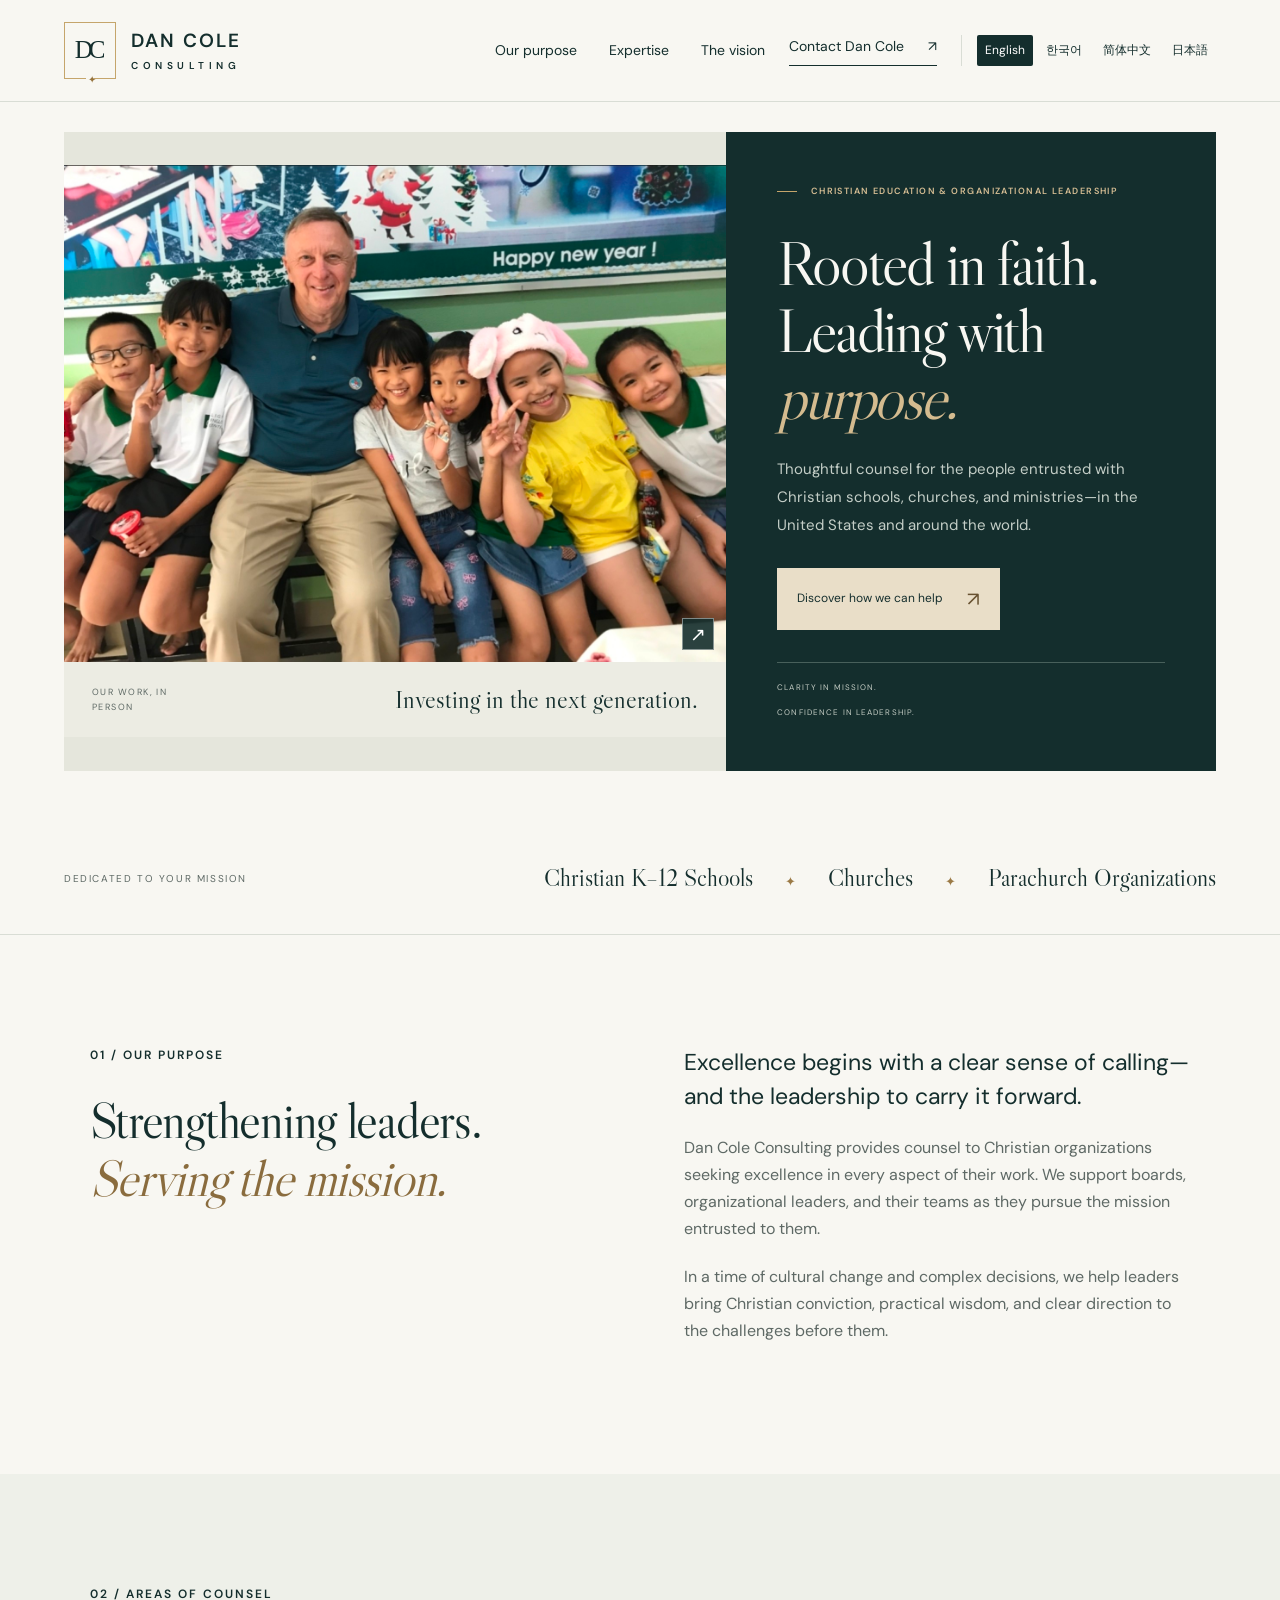
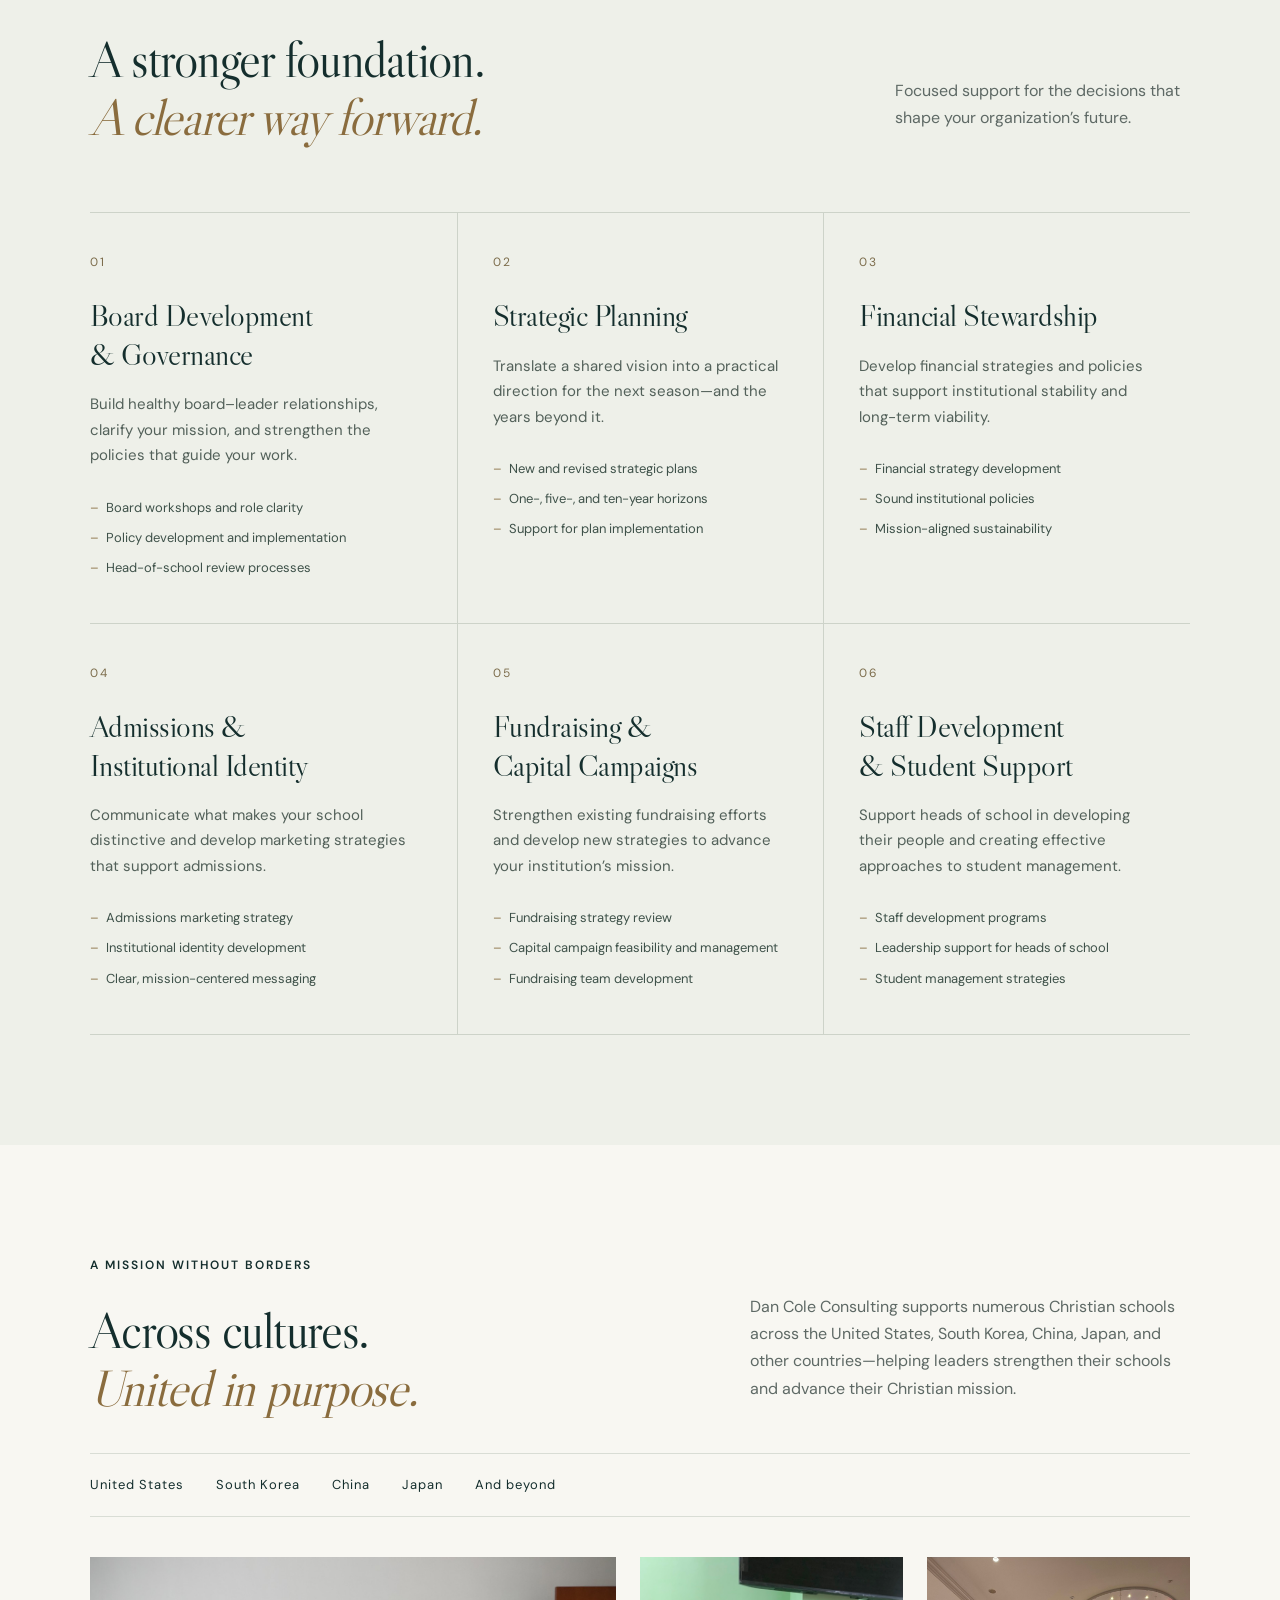
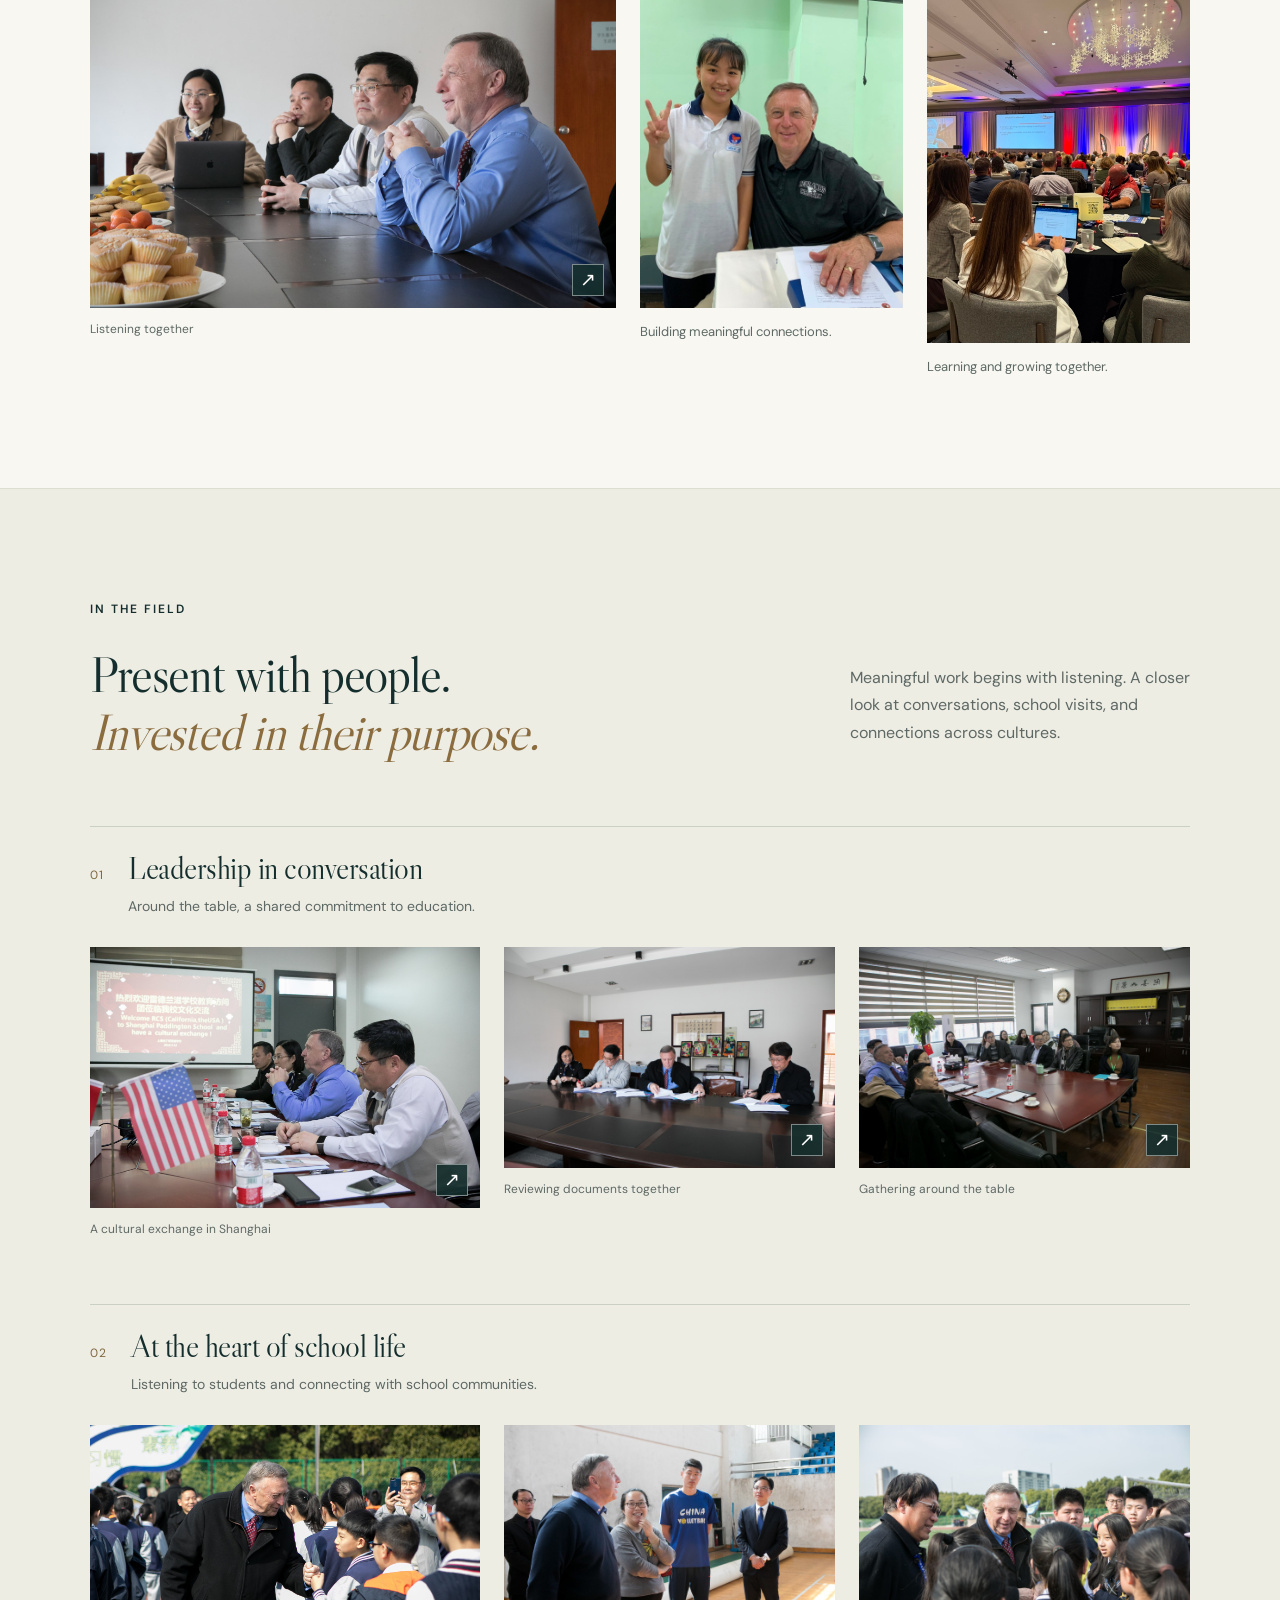
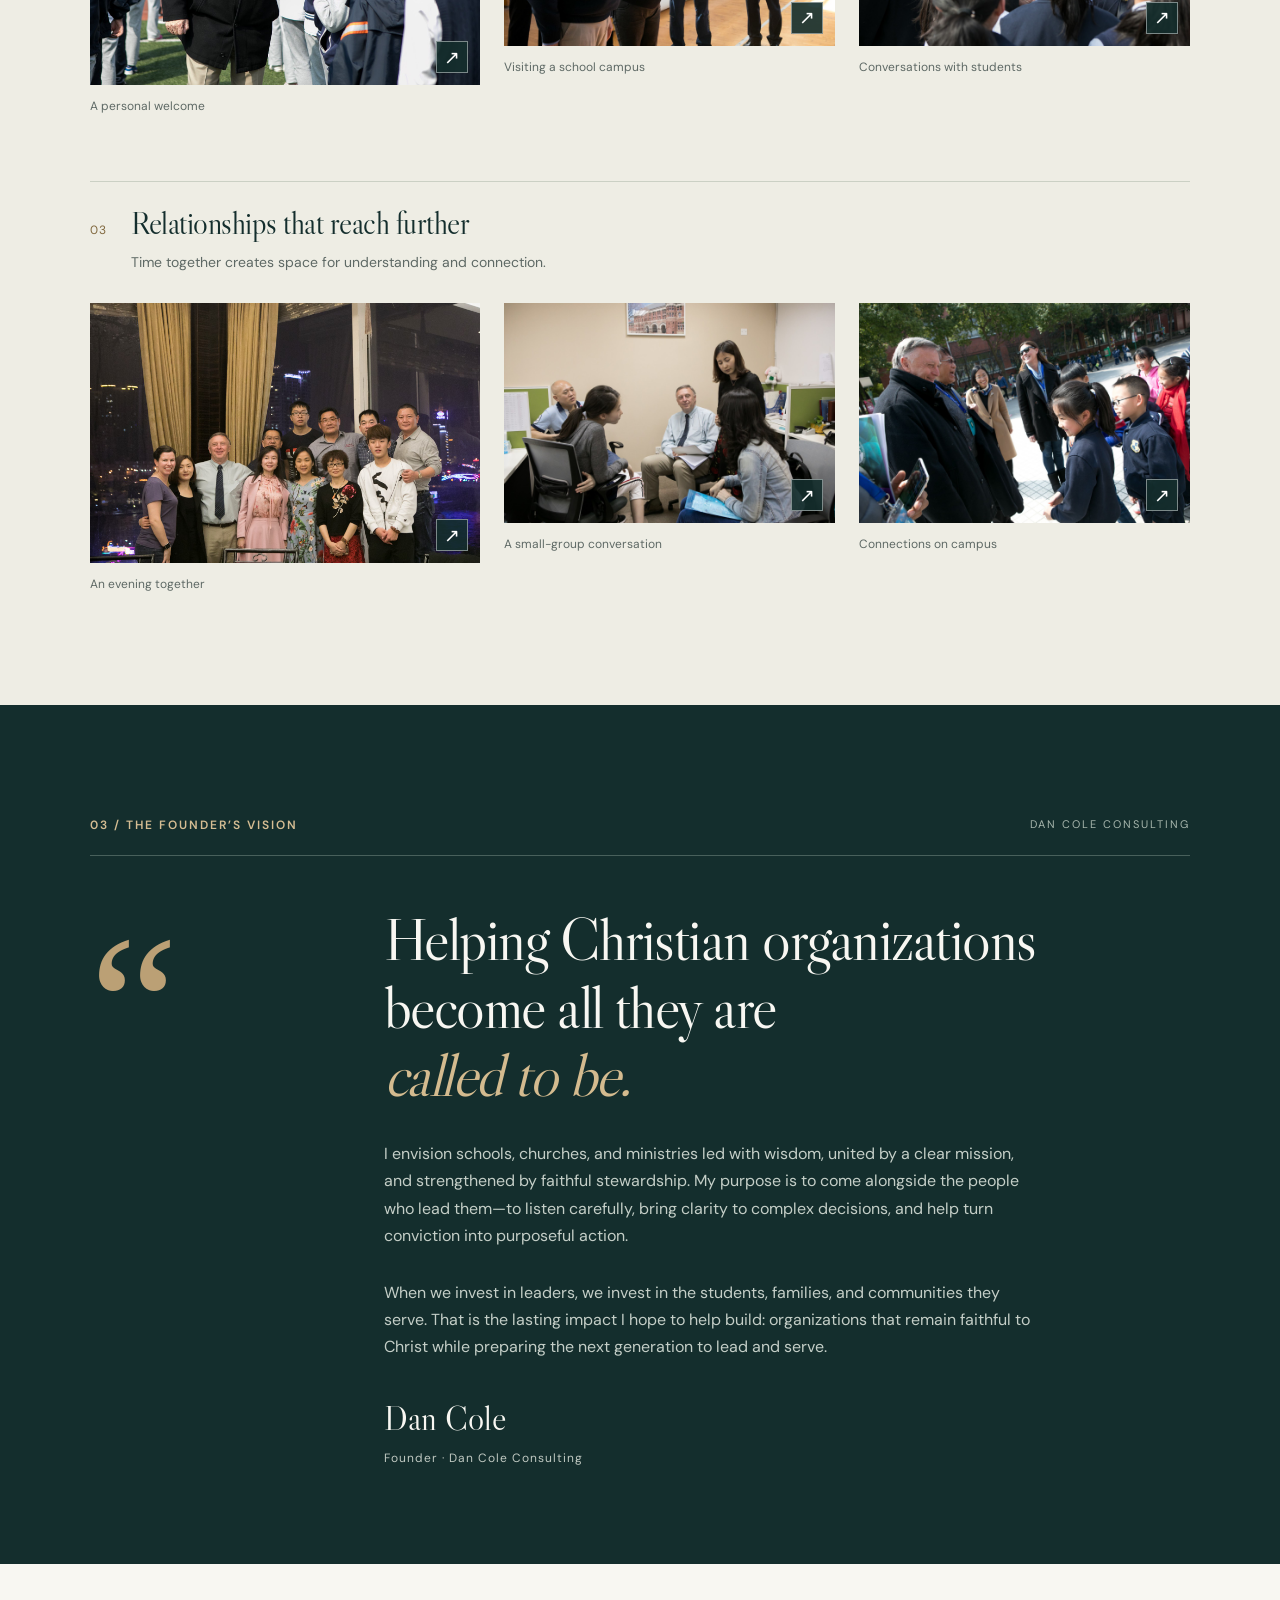
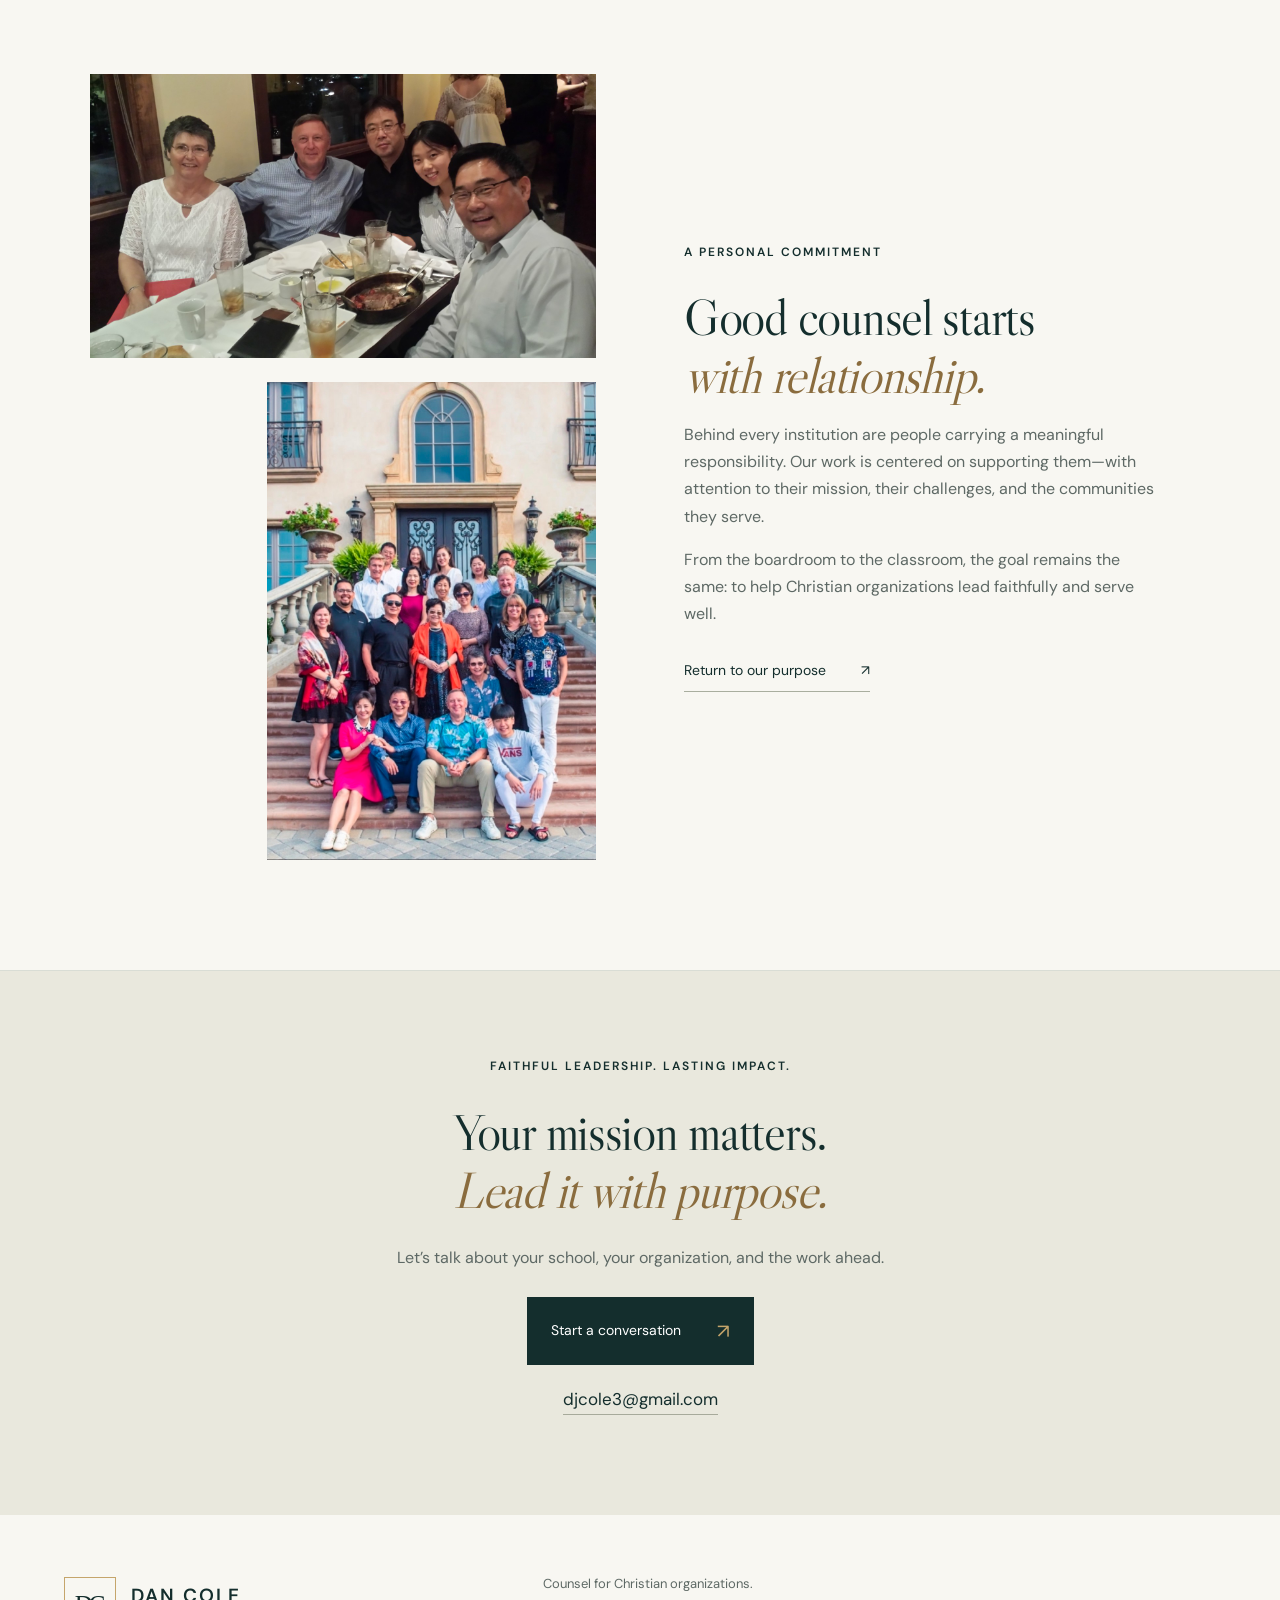
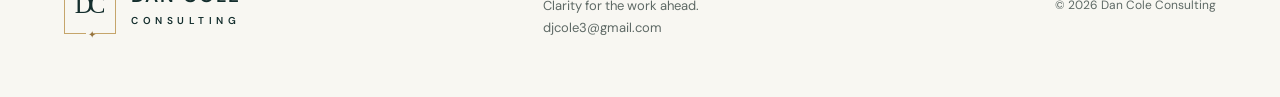
==== commit 9d5a47fc: "Lead with student photograph and refined multilingual editorial hero" ====
--- a/index.html
+++ b/index.html
@@ -2,7 +2,7 @@
 
 <html lang="en"><head><meta charset="utf-8"/><meta content="width=device-width, initial-scale=1" name="viewport"/><title>Dan Cole Consulting | Faithful Leadership. Lasting Impact.</title><meta content="Purposeful counsel for Christian K–12 schools, churches, and parachurch organizations. Board development, strategic planning, financial stewardship, and leadership support." name="description"/><meta content="#142e2d" name="theme-color"/><link href="favicon.svg" rel="icon"/><link href="style.css" rel="stylesheet"/><link href="index.html" hreflang="en" rel="alternate"/><link href="ko.html" hreflang="ko" rel="alternate"/><link href="zh.html" hreflang="zh-Hans" rel="alternate"/><link href="ja.html" hreflang="ja" rel="alternate"/><link href="typography.css" rel="stylesheet"/><link href="editorial.css" rel="stylesheet"/></head>
 <body><a class="skip" href="#main">Skip to content</a><header><a aria-label="Dan Cole Consulting home" class="brand" href="#"><span class="monogram">DC<span>✦</span></span><span>DAN COLE<small>CONSULTING</small></span></a><nav aria-label="Main navigation"><a href="#mission">Our purpose</a><a href="#expertise">Expertise</a><a href="#vision">The vision</a></nav><a class="nav-cta" href="mailto:djcole3@gmail.com">Contact Dan Cole <span>↗</span></a><nav aria-label="Choose language" class="language-switch"><a aria-current="page" href="index.html" hreflang="en" lang="en">English</a><a href="ko.html" hreflang="ko" lang="ko">한국어</a><a href="zh.html" hreflang="zh-Hans" lang="zh-Hans">简体中文</a><a href="ja.html" hreflang="ja" lang="ja">日本語</a></nav></header>
-<main id="main"><section class="hero"><div class="hero-copy"><p class="eyebrow"><span></span> CHRISTIAN EDUCATION &amp; ORGANIZATIONAL LEADERSHIP</p><h1><span class="title-line">Rooted in faith.</span><span class="title-line">Leading with</span><span class="title-line title-accent">purpose.</span></h1><p class="intro">Thoughtful counsel for the people entrusted with Christian schools, churches, and ministries—in the United States and around the world.</p><a class="button" href="#expertise">Discover how we can help <span>↗</span></a><div class="hero-bottom"><span>CLARITY IN MISSION.</span><span>CONFIDENCE IN LEADERSHIP.</span></div></div><div class="hero-image"><figure class="field-photo"><button aria-label="View full photograph: Listening together" class="photo-open" type="button"><img alt="Listening together" decoding="async" fetchpriority="high" height="1024" src="assets/leadership-dialogue.jpg" width="1536"/><span aria-hidden="true" class="photo-expand">↗</span></button><figcaption>Listening together</figcaption></figure><div class="hero-photo-note"><span>OUR WORK, IN PERSON</span><p>People and purpose, together.</p><a class="text-link" href="#field-notes">Explore the photographs ↗</a></div></div></section>
+<main id="main"><section class="hero"><div class="hero-copy"><p class="eyebrow"><span></span> CHRISTIAN EDUCATION &amp; ORGANIZATIONAL LEADERSHIP</p><h1><span class="title-line">Rooted in faith.</span><span class="title-line">Leading with</span><span class="title-line title-accent">purpose.</span></h1><p class="intro">Thoughtful counsel for the people entrusted with Christian schools, churches, and ministries—in the United States and around the world.</p><a class="button" href="#expertise">Discover how we can help <span>↗</span></a><div class="hero-bottom"><span>CLARITY IN MISSION.</span><span>CONFIDENCE IN LEADERSHIP.</span></div></div><div class="hero-image"><figure class="field-photo"><button aria-label="An adult and smiling students seated together" class="photo-open" type="button"><img alt="An adult and smiling students seated together" decoding="async" fetchpriority="high" height="960" src="assets/students.jpg" width="1280"/><span aria-hidden="true" class="photo-expand">↗</span></button><figcaption>An adult and smiling students seated together</figcaption></figure><div class="hero-photo-note"><span>OUR WORK, IN PERSON</span><p>Investing in the next generation.</p><a class="text-link" href="#field-notes">Explore the photographs ↗</a></div></div></section>
 <div class="audience"><span>DEDICATED TO YOUR MISSION</span><p>Christian K–12 Schools <i>✦</i> Churches <i>✦</i> Parachurch Organizations</p></div>
 <section class="mission section" id="mission"><div><p class="eyebrow">01 / OUR PURPOSE</p><h2><span class="title-line">Strengthening leaders.</span><span class="title-line title-accent">Serving the mission.</span></h2></div><div class="mission-copy"><p class="large">Excellence begins with a clear sense of calling—and the leadership to carry it forward.</p><p>Dan Cole Consulting provides counsel to Christian organizations seeking excellence in every aspect of their work. We support boards, organizational leaders, and their teams as they pursue the mission entrusted to them.</p><p>In a time of cultural change and complex decisions, we help leaders bring Christian conviction, practical wisdom, and clear direction to the challenges before them.</p></div></section>
 <section class="expertise section" id="expertise"><div class="section-heading"><div><p class="eyebrow">02 / AREAS OF COUNSEL</p><h2><span class="title-line">A stronger foundation.</span><span class="title-line title-accent">A clearer way forward.</span></h2></div><p>Focused support for the decisions that shape your organization’s future.</p></div><div class="services">
@@ -13,7 +13,7 @@
 <article><span class="service-no">05</span><h3>Fundraising &amp; Capital Campaigns</h3><p>Strengthen existing fundraising efforts and develop new strategies to advance your institution’s mission.</p><ul><li>Fundraising strategy review</li><li>Capital campaign feasibility and management</li><li>Fundraising team development</li></ul></article>
 <article><span class="service-no">06</span><h3>Staff Development &amp; Student Support</h3><p>Support heads of school in developing their people and creating effective approaches to student management.</p><ul><li>Staff development programs</li><li>Leadership support for heads of school</li><li>Student management strategies</li></ul></article>
 </div></section>
-<section class="global section" id="global"><div class="section-heading"><div><p class="eyebrow">A MISSION WITHOUT BORDERS</p><h2><span class="title-line">Across cultures.</span><span class="title-line title-accent">United in purpose.</span></h2></div><p>Dan Cole Consulting supports numerous Christian schools across the United States, South Korea, China, Japan, and other countries—helping leaders strengthen their schools and advance their Christian mission.</p></div><div aria-label="Countries served" class="countries"><span>United States</span><span>South Korea</span><span>China</span><span>Japan</span><span>And beyond</span></div><div class="global-gallery"><figure class="students-photo"><img alt="An adult and a group of smiling students seated together" loading="lazy" src="assets/students.jpg"/><figcaption>Investing in the next generation.</figcaption></figure><figure><img alt="A student and an adult smiling together in a classroom" loading="lazy" src="assets/student-connection.jpg"/><figcaption>Building meaningful connections.</figcaption></figure><figure><img alt="Attendees gathered in a conference hall for a presentation" loading="lazy" src="assets/education-gathering.jpg"/><figcaption>Learning and growing together.</figcaption></figure></div></section>
+<section class="global section" id="global"><div class="section-heading"><div><p class="eyebrow">A MISSION WITHOUT BORDERS</p><h2><span class="title-line">Across cultures.</span><span class="title-line title-accent">United in purpose.</span></h2></div><p>Dan Cole Consulting supports numerous Christian schools across the United States, South Korea, China, Japan, and other countries—helping leaders strengthen their schools and advance their Christian mission.</p></div><div aria-label="Countries served" class="countries"><span>United States</span><span>South Korea</span><span>China</span><span>Japan</span><span>And beyond</span></div><div class="global-gallery"><figure class="field-photo students-photo"><button aria-label="View full photograph: Listening together" class="photo-open" type="button"><img alt="Listening together" decoding="async" loading="lazy" height="1024" src="assets/leadership-dialogue.jpg" width="1536"/><span aria-hidden="true" class="photo-expand">↗</span></button><figcaption>Listening together</figcaption></figure><figure><img alt="A student and an adult smiling together in a classroom" loading="lazy" src="assets/student-connection.jpg"/><figcaption>Building meaningful connections.</figcaption></figure><figure><img alt="Attendees gathered in a conference hall for a presentation" loading="lazy" src="assets/education-gathering.jpg"/><figcaption>Learning and growing together.</figcaption></figure></div></section>
 <section class="field-notes section" id="field-notes"><div class="section-heading"><div><p class="eyebrow">IN THE FIELD</p><h2><span class="title-line">Present with people.</span><span class="title-line title-accent">Invested in their purpose.</span></h2></div><p>Meaningful work begins with listening. A closer look at conversations, school visits, and connections across cultures.</p></div><div class="photo-chapter"><div class="chapter-heading"><span class="chapter-no">01</span><div><h3>Leadership in conversation</h3><p>Around the table, a shared commitment to education.</p></div></div><div class="field-grid"><figure class="field-photo"><button aria-label="View full photograph: A cultural exchange in Shanghai" class="photo-open" type="button"><img alt="A cultural exchange in Shanghai" decoding="async" height="1024" loading="lazy" src="assets/cultural-exchange.jpg" width="1536"/><span aria-hidden="true" class="photo-expand">↗</span></button><figcaption>A cultural exchange in Shanghai</figcaption></figure><figure class="field-photo"><button aria-label="View full photograph: Reviewing documents together" class="photo-open" type="button"><img alt="Reviewing documents together" decoding="async" height="1024" loading="lazy" src="assets/shared-planning.jpg" width="1536"/><span aria-hidden="true" class="photo-expand">↗</span></button><figcaption>Reviewing documents together</figcaption></figure><figure class="field-photo"><button aria-label="View full photograph: Gathering around the table" class="photo-open" type="button"><img alt="Gathering around the table" decoding="async" height="1024" loading="lazy" src="assets/leadership-gathering.jpg" width="1536"/><span aria-hidden="true" class="photo-expand">↗</span></button><figcaption>Gathering around the table</figcaption></figure></div></div><div class="photo-chapter"><div class="chapter-heading"><span class="chapter-no">02</span><div><h3>At the heart of school life</h3><p>Listening to students and connecting with school communities.</p></div></div><div class="field-grid"><figure class="field-photo"><button aria-label="View full photograph: A personal welcome" class="photo-open" type="button"><img alt="A personal welcome" decoding="async" height="1024" loading="lazy" src="assets/student-welcome.jpg" width="1536"/><span aria-hidden="true" class="photo-expand">↗</span></button><figcaption>A personal welcome</figcaption></figure><figure class="field-photo"><button aria-label="View full photograph: Visiting a school campus" class="photo-open" type="button"><img alt="Visiting a school campus" decoding="async" height="1024" loading="lazy" src="assets/school-visit.jpg" width="1536"/><span aria-hidden="true" class="photo-expand">↗</span></button><figcaption>Visiting a school campus</figcaption></figure><figure class="field-photo"><button aria-label="View full photograph: Conversations with students" class="photo-open" type="button"><img alt="Conversations with students" decoding="async" height="1024" loading="lazy" src="assets/student-conversations.jpg" width="1536"/><span aria-hidden="true" class="photo-expand">↗</span></button><figcaption>Conversations with students</figcaption></figure></div></div><div class="photo-chapter"><div class="chapter-heading"><span class="chapter-no">03</span><div><h3>Relationships that reach further</h3><p>Time together creates space for understanding and connection.</p></div></div><div class="field-grid"><figure class="field-photo"><button aria-label="View full photograph: An evening together" class="photo-open" type="button"><img alt="An evening together" decoding="async" height="1024" loading="lazy" src="assets/community-evening.jpg" width="1536"/><span aria-hidden="true" class="photo-expand">↗</span></button><figcaption>An evening together</figcaption></figure><figure class="field-photo"><button aria-label="View full photograph: A small-group conversation" class="photo-open" type="button"><img alt="A small-group conversation" decoding="async" height="1024" loading="lazy" src="assets/personal-counsel.jpg" width="1536"/><span aria-hidden="true" class="photo-expand">↗</span></button><figcaption>A small-group conversation</figcaption></figure><figure class="field-photo"><button aria-label="View full photograph: Connections on campus" class="photo-open" type="button"><img alt="Connections on campus" decoding="async" height="1024" loading="lazy" src="assets/campus-connections.jpg" width="1536"/><span aria-hidden="true" class="photo-expand">↗</span></button><figcaption>Connections on campus</figcaption></figure></div></div></section><section class="vision section" id="vision"><div class="vision-top"><p class="eyebrow">03 / THE FOUNDER’S VISION</p><span>DAN COLE CONSULTING</span></div><div class="vision-body"><span aria-hidden="true" class="quote-mark">“</span><div><h2><span class="title-line">Helping Christian organizations</span><span class="title-line">become all they are</span><span class="title-line title-accent">called to be.</span></h2><p>I envision schools, churches, and ministries led with wisdom, united by a clear mission, and strengthened by faithful stewardship. My purpose is to come alongside the people who lead them—to listen carefully, bring clarity to complex decisions, and help turn conviction into purposeful action.</p><p>When we invest in leaders, we invest in the students, families, and communities they serve. That is the lasting impact I hope to help build: organizations that remain faithful to Christ while preparing the next generation to lead and serve.</p><div class="signature">Dan Cole<span>Founder · Dan Cole Consulting</span></div></div></div></section>
 <section class="relationships section"><div class="relationship-photo"><img alt="People sharing a meal and conversation around a table" loading="lazy" src="assets/conversation.jpg"/><img alt="People gathered on outdoor steps" class="community-memory" loading="lazy" src="assets/community.jpg"/></div><div><p class="eyebrow">A PERSONAL COMMITMENT</p><h2><span class="title-line">Good counsel starts</span><span class="title-line title-accent">with relationship.</span></h2><p>Behind every institution are people carrying a meaningful responsibility. Our work is centered on supporting them—with attention to their mission, their challenges, and the communities they serve.</p><p>From the boardroom to the classroom, the goal remains the same: to help Christian organizations lead faithfully and serve well.</p><a class="text-link" href="#mission">Return to our purpose <span>↗</span></a></div></section>
 <section class="closing" id="contact"><p class="eyebrow">FAITHFUL LEADERSHIP. LASTING IMPACT.</p><h2><span class="title-line">Your mission matters.</span><span class="title-line title-accent">Lead it with purpose.</span></h2><p class="contact-intro">Let’s talk about your school, your organization, and the work ahead.</p><a class="button" href="mailto:djcole3@gmail.com">Start a conversation <span>↗</span></a><a class="contact-email" href="mailto:djcole3@gmail.com">djcole3@gmail.com</a></section></main>
--- a/editorial.css
+++ b/editorial.css
@@ -29,3 +29,29 @@
 @media(min-width:1600px){.field-notes{padding-left:calc((100vw - 1290px)/2);padding-right:calc((100vw - 1290px)/2)}}
 @media(max-width:1000px){.hero{grid-template-columns:1fr 1fr;gap:4%}.hero-bottom{gap:10px}.field-grid{grid-template-columns:1fr 1fr}.field-grid>.field-photo:first-child{grid-column:1/-1;width:80%}.photo-chapter:nth-child(odd) .field-grid>.field-photo:first-child{margin-left:auto}.global-gallery{grid-template-columns:1fr 1fr}.global-gallery .students-photo{grid-column:1/-1}}
 @media(max-width:650px){header{margin-bottom:0}.hero{display:flex;gap:28px;padding-bottom:35px}.hero-image{width:100%;min-height:0;padding:9px}.hero-copy{width:100%}.hero-bottom{margin-top:28px}.hero-photo-note{padding:20px 12px 14px}.hero-photo-note p{font-size:29px}.field-grid{gap:25px;grid-template-columns:1fr}.field-grid>.field-photo:first-child{width:100%;grid-column:auto}.photo-chapter{margin-top:40px}.chapter-heading{gap:16px;margin-bottom:22px}.chapter-heading h3,html:not([lang=en]) .chapter-heading h3{font-size:24px}.chapter-heading p{font-size:14px}.field-photo figcaption{font-size:13px}.community-memory{max-width:85%}.global-gallery{gap:22px 15px}.viewer-toolbar,.viewer-bottom{padding:12px}.viewer-caption{font-size:12px}.photo-dialog{width:96vw;max-width:96vw}}
+
+/* Student-first opening: full photograph, quiet editorial typography. */
+header{margin-bottom:0;padding-top:22px;padding-bottom:22px}
+.hero{max-width:1600px;padding:30px 5% 52px;display:grid;grid-template-columns:minmax(0,1.35fr) minmax(0,1fr);gap:0;align-items:stretch}
+.hero-image{grid-column:1;grid-row:1;padding:0;background:#e5e6dc;align-self:stretch;display:flex;flex-direction:column;justify-content:center;min-width:0}
+.hero-image .field-photo{width:100%}
+.hero-image img{display:block;width:100%;height:auto;position:static;object-fit:contain}
+.hero-photo-note{display:flex;justify-content:space-between;align-items:center;gap:16px;padding:22px 28px;background:#ecece3}
+.hero-photo-note>span{font-size:9px;letter-spacing:.16em;max-width:100px}
+.hero-photo-note p{font-size:25px;margin:0;line-height:1.25}
+.hero-photo-note .text-link{display:none}
+.hero-copy{grid-column:2;grid-row:1;background:#142e2d;color:#f8f7f2;padding:clamp(30px,4vw,64px);justify-content:center;container-type:inline-size}
+.hero .eyebrow{color:#d5bd93;font-size:9px;letter-spacing:.16em;margin-bottom:30px;line-height:1.9}
+html[lang=en] .hero h1{font-size:clamp(2.6rem,16cqi,5.3rem);line-height:1.08;letter-spacing:-.035em}
+.hero .title-accent{color:#d4bb8f}
+.hero .intro{color:#c4cec7;font-size:15px;line-height:1.85;margin:25px 0 28px;max-width:34em}
+.hero .button{background:#e9dec8;color:#142e2d;font-size:12px;padding:14px 20px;gap:24px}
+.hero .button:hover{background:#f8f0e1}.hero .button span{color:#685231}
+.hero-bottom{border-color:#48605b;margin-top:32px;padding:18px 0 0;color:#c3cbc3;font-size:8px;letter-spacing:.14em;gap:12px;flex-direction:column}
+html:not([lang=en]) .hero h1{font-size:clamp(1.65rem,8.5cqi,3rem);line-height:1.7;letter-spacing:-.025em}
+html[lang=zh-Hans] .hero h1{font-size:clamp(2rem,11cqi,3.5rem);letter-spacing:.03em}
+html:not([lang=en]) .hero .eyebrow{font-size:10px;margin-bottom:26px}
+html:not([lang=en]) .hero-photo-note p{font-size:18px;line-height:1.6}
+html:not([lang=en]) .hero-bottom{font-size:10px}
+@media(max-width:1000px){.hero{grid-template-columns:minmax(0,1.2fr) minmax(0,1fr);padding:22px 4% 40px}.hero-copy{padding:28px}.hero-photo-note{padding:20px;display:block}.hero-photo-note>span{max-width:none}.hero-photo-note p{margin-top:8px}.hero .intro{font-size:14px}.hero .eyebrow{font-size:8px}}
+@media(max-width:650px){header{padding:18px 6%}.hero{display:flex;flex-direction:column;padding:15px 5% 30px;gap:0}.hero-image{order:-1;width:100%;padding:0}.hero-photo-note{display:none}.hero-copy,html:not([lang=en]) .hero-copy{padding:30px 26px 28px;width:100%}.hero .eyebrow,html:not([lang=en]) .hero .eyebrow{margin-bottom:18px;font-size:9px;max-width:none}html[lang=en] .hero h1{font-size:clamp(2.6rem,13cqi,4rem);line-height:1.08}html:not([lang=en]) .hero h1{font-size:clamp(1.6rem,8.1cqi,2.5rem);line-height:1.65}html[lang=zh-Hans] .hero h1{font-size:clamp(2rem,10cqi,3rem)}.hero .intro{font-size:14px;line-height:1.8;margin:20px 0 22px}.hero-bottom{margin-top:25px;flex-direction:row;flex-wrap:wrap;font-size:8px;gap:8px 18px}.hero .button{padding:12px 18px}.audience{padding-top:20px}}
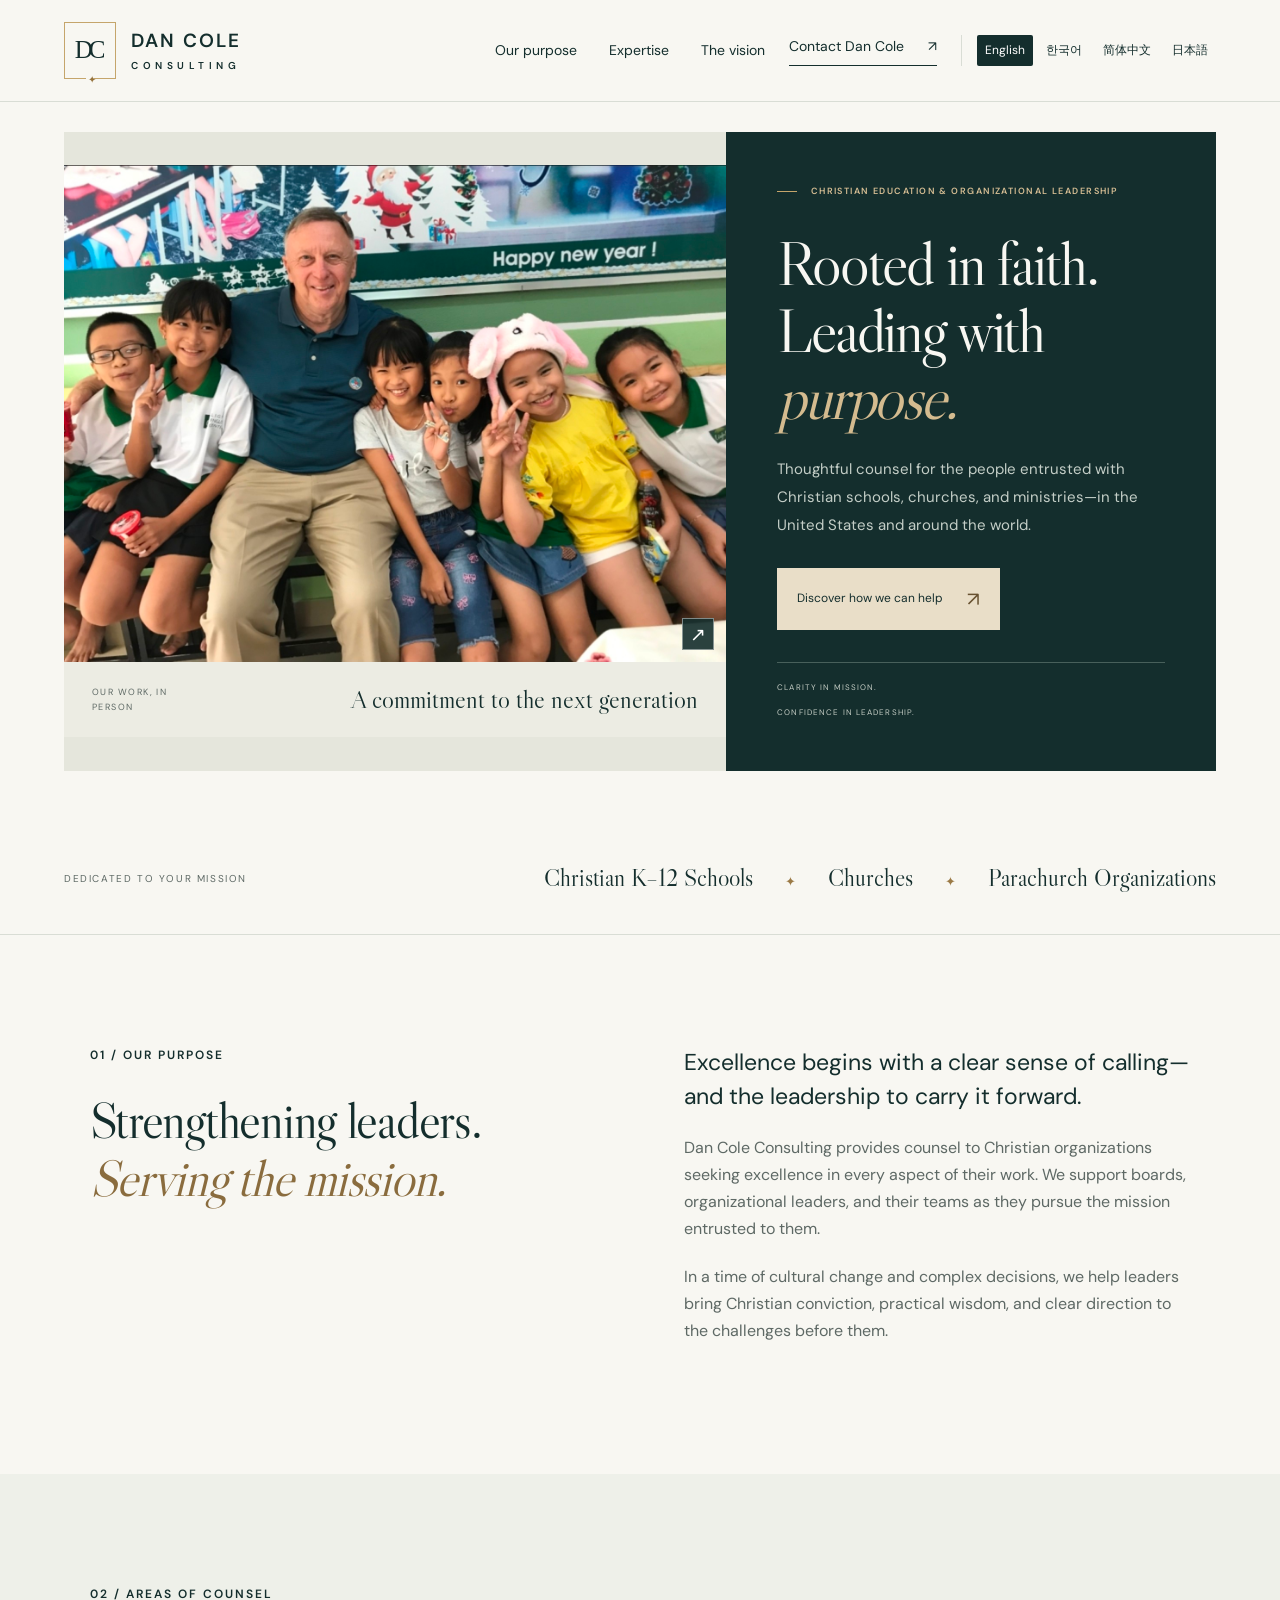
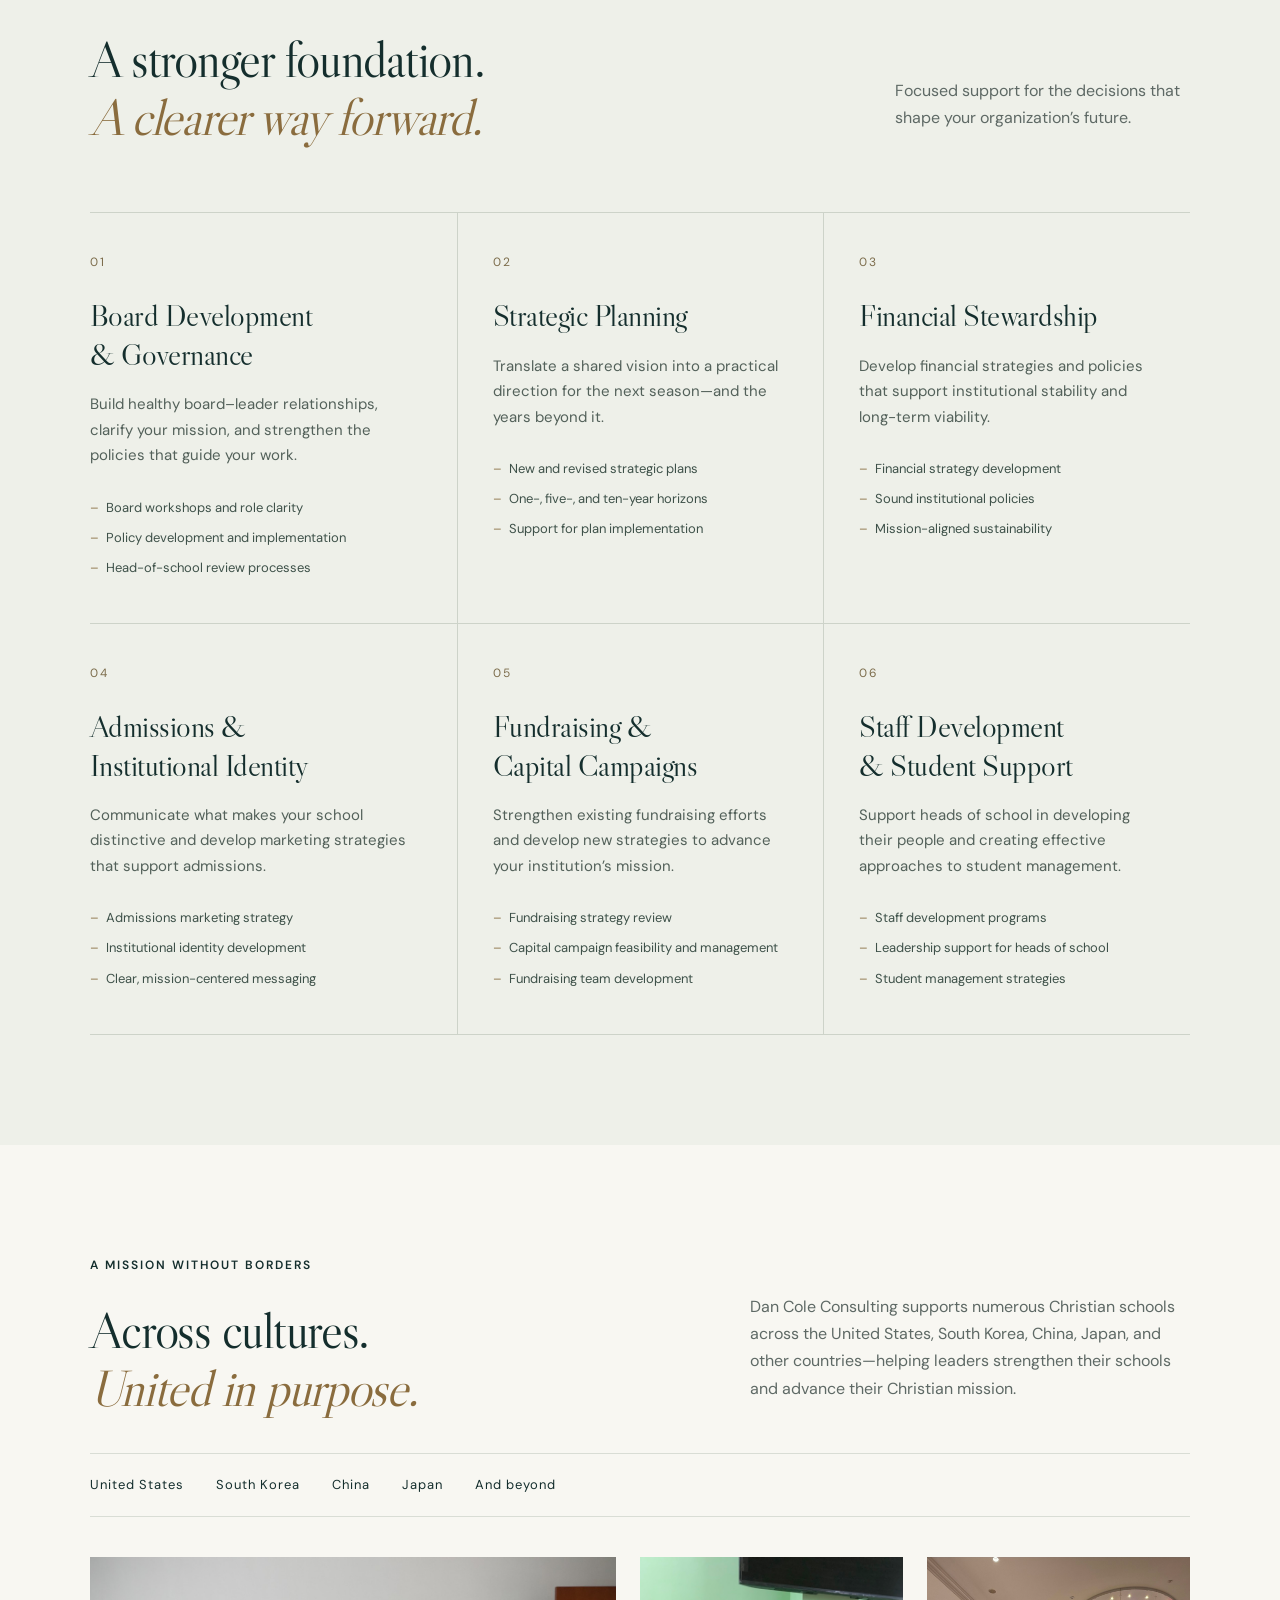
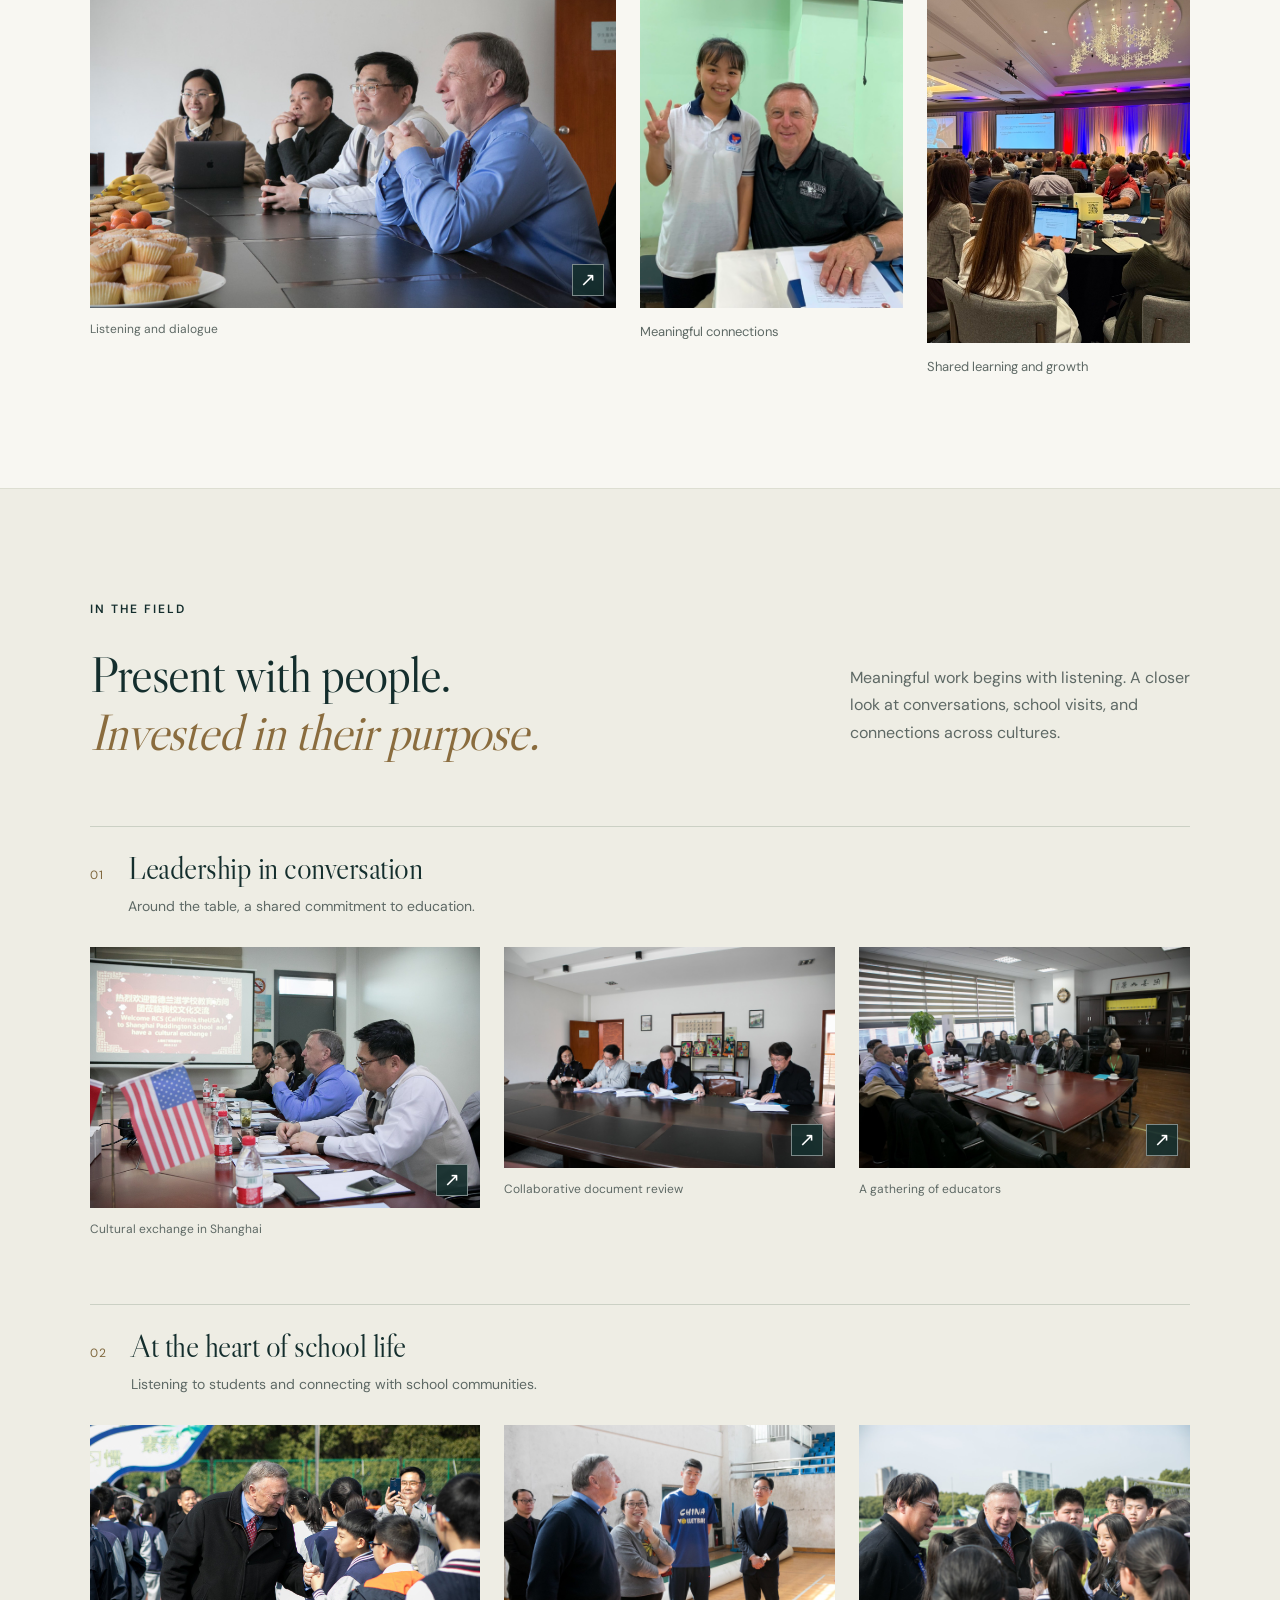
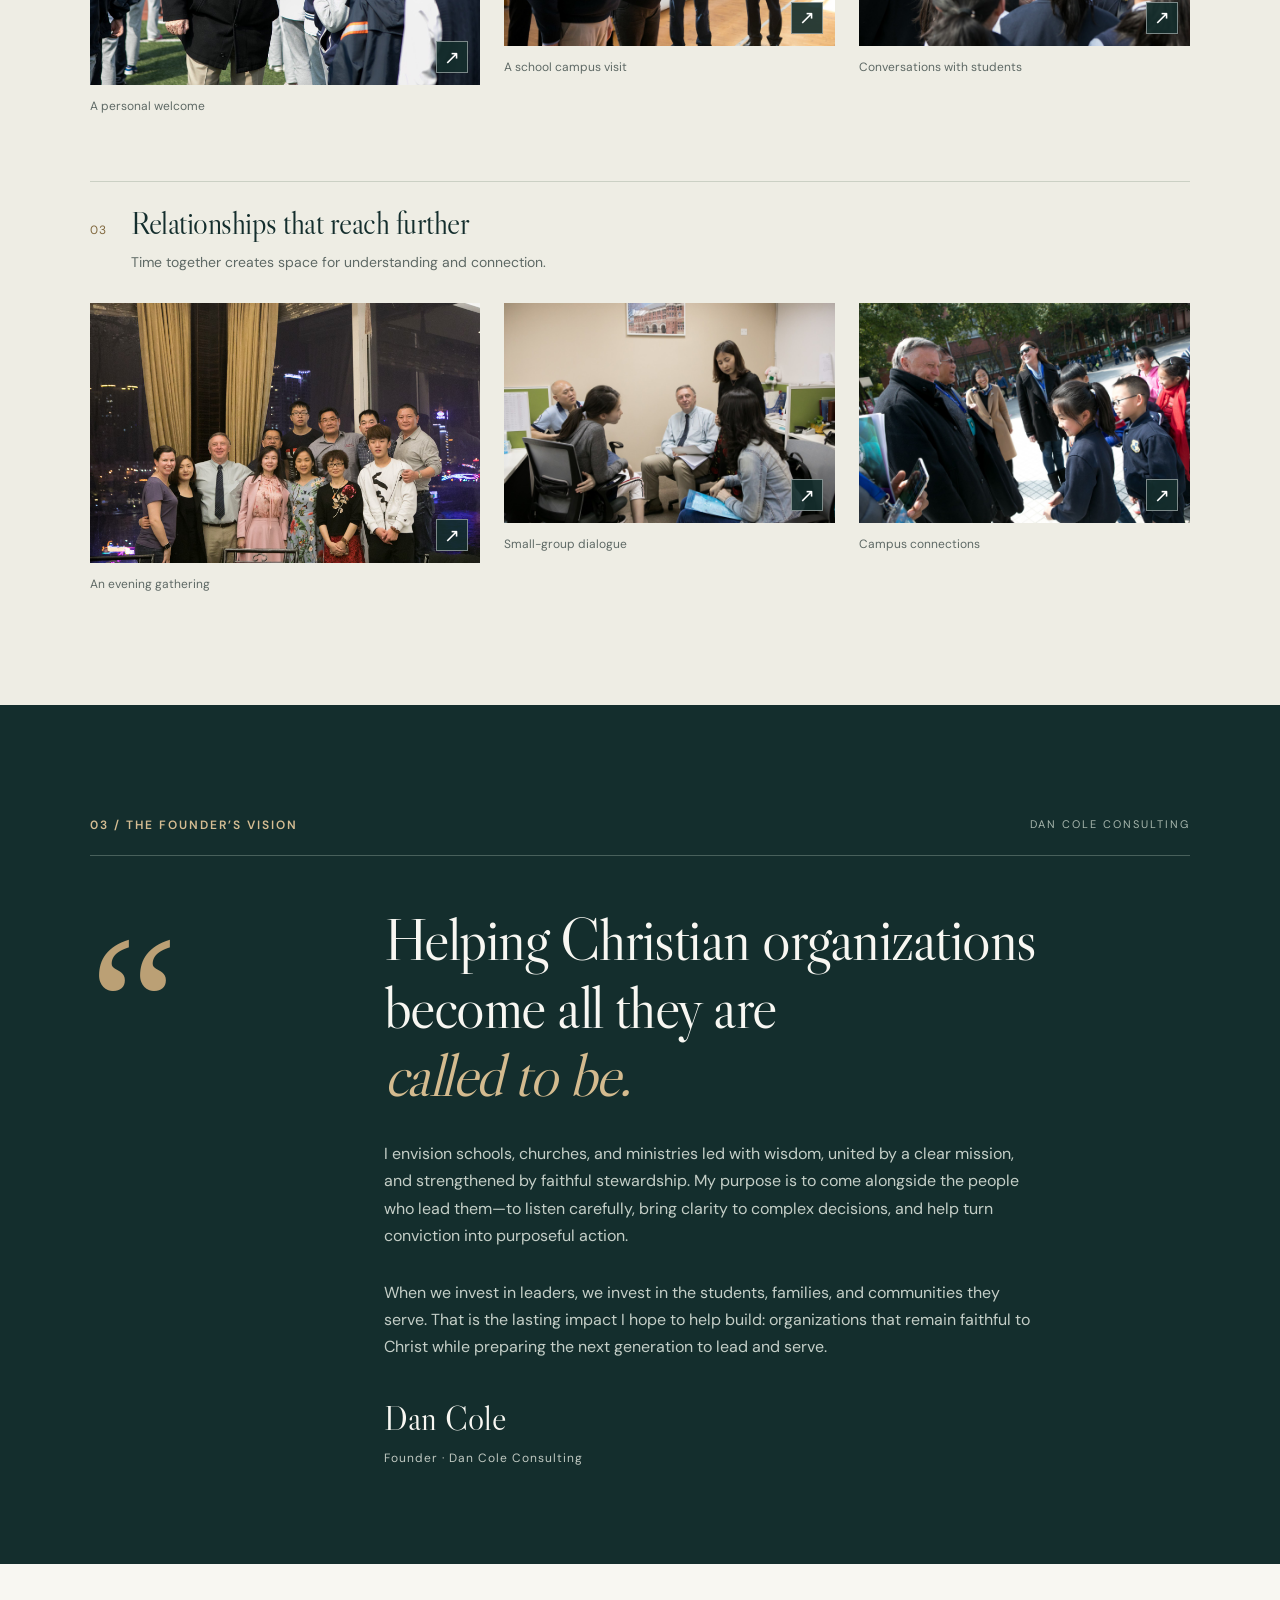
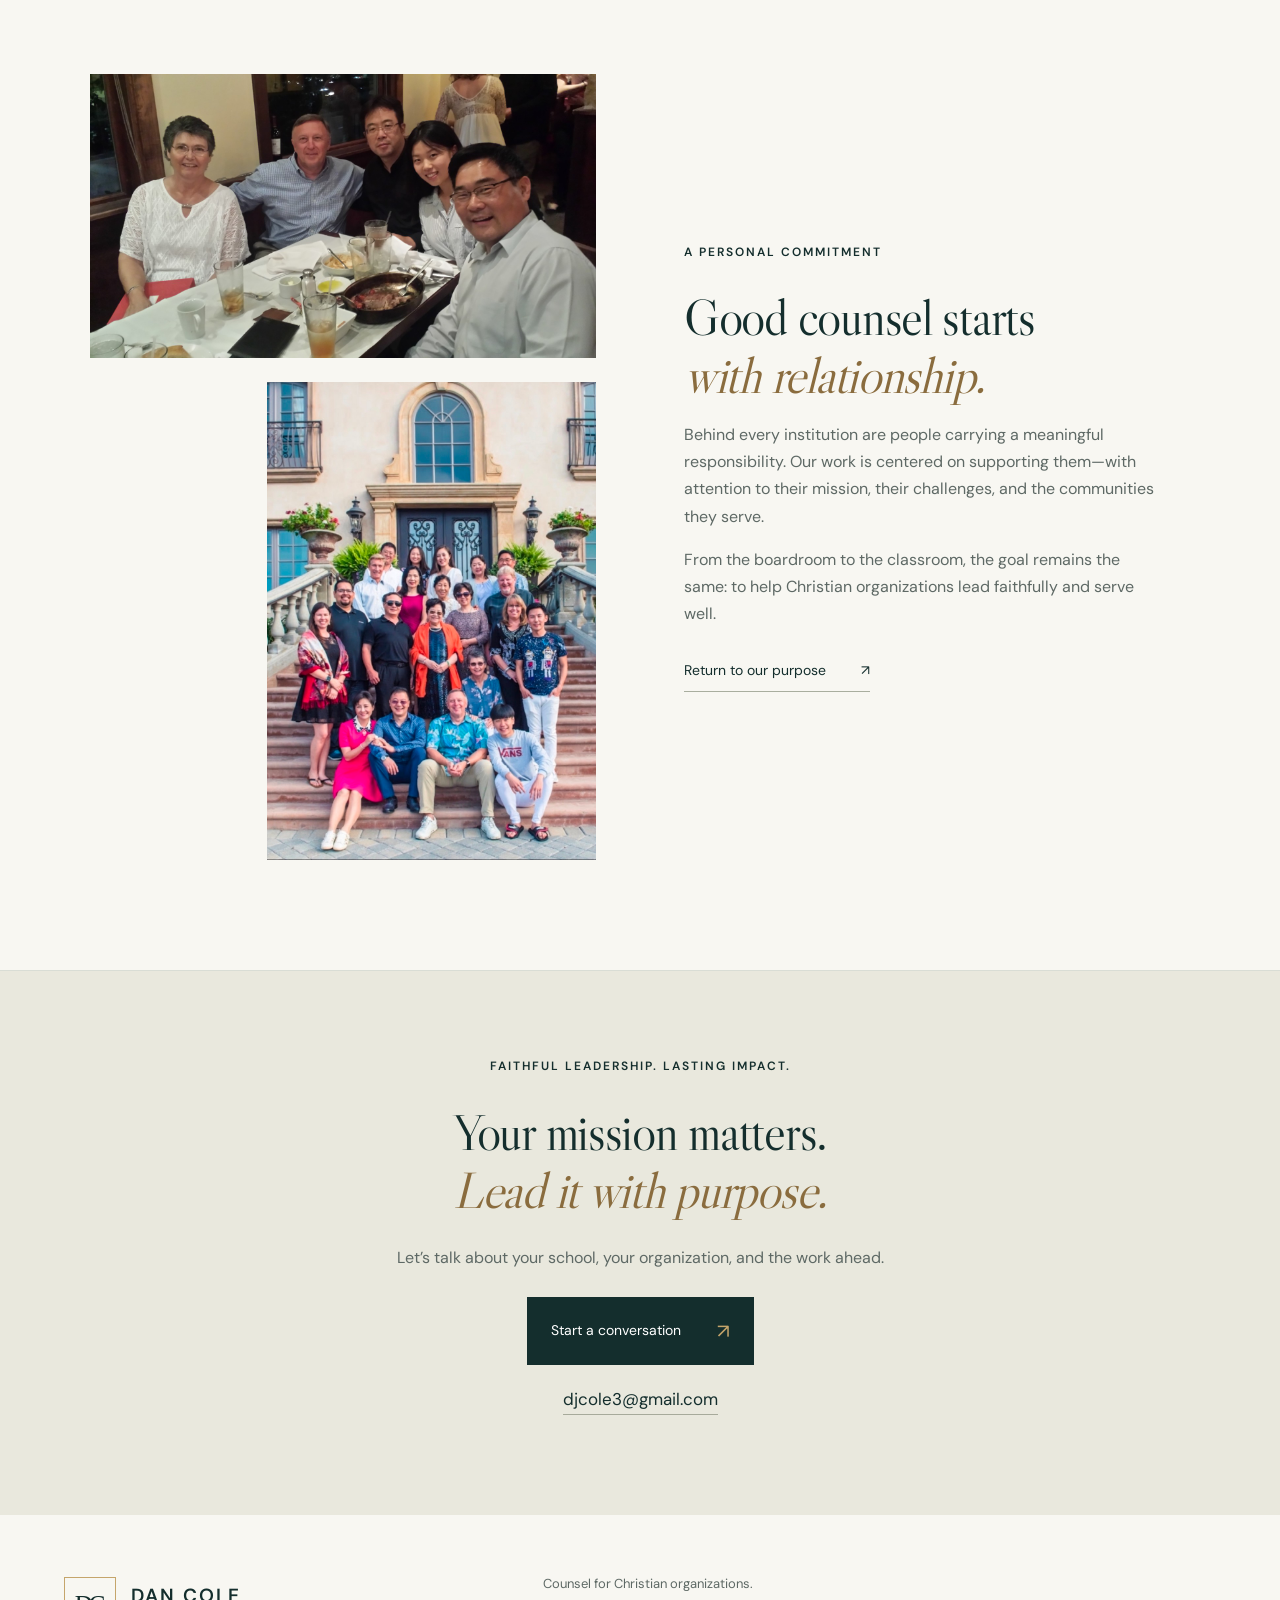
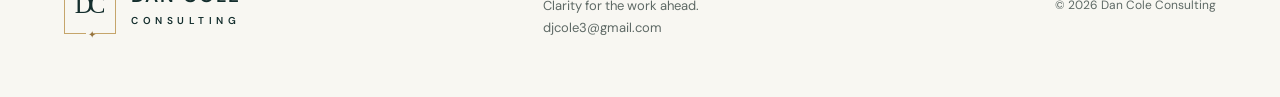
==== commit 94cf2628: "Use concise noun phrases for photo captions in all four languages" ====
--- a/index.html
+++ b/index.html
@@ -2,7 +2,7 @@
 
 <html lang="en"><head><meta charset="utf-8"/><meta content="width=device-width, initial-scale=1" name="viewport"/><title>Dan Cole Consulting | Faithful Leadership. Lasting Impact.</title><meta content="Purposeful counsel for Christian K–12 schools, churches, and parachurch organizations. Board development, strategic planning, financial stewardship, and leadership support." name="description"/><meta content="#142e2d" name="theme-color"/><link href="favicon.svg" rel="icon"/><link href="style.css" rel="stylesheet"/><link href="index.html" hreflang="en" rel="alternate"/><link href="ko.html" hreflang="ko" rel="alternate"/><link href="zh.html" hreflang="zh-Hans" rel="alternate"/><link href="ja.html" hreflang="ja" rel="alternate"/><link href="typography.css" rel="stylesheet"/><link href="editorial.css" rel="stylesheet"/></head>
 <body><a class="skip" href="#main">Skip to content</a><header><a aria-label="Dan Cole Consulting home" class="brand" href="#"><span class="monogram">DC<span>✦</span></span><span>DAN COLE<small>CONSULTING</small></span></a><nav aria-label="Main navigation"><a href="#mission">Our purpose</a><a href="#expertise">Expertise</a><a href="#vision">The vision</a></nav><a class="nav-cta" href="mailto:djcole3@gmail.com">Contact Dan Cole <span>↗</span></a><nav aria-label="Choose language" class="language-switch"><a aria-current="page" href="index.html" hreflang="en" lang="en">English</a><a href="ko.html" hreflang="ko" lang="ko">한국어</a><a href="zh.html" hreflang="zh-Hans" lang="zh-Hans">简体中文</a><a href="ja.html" hreflang="ja" lang="ja">日本語</a></nav></header>
-<main id="main"><section class="hero"><div class="hero-copy"><p class="eyebrow"><span></span> CHRISTIAN EDUCATION &amp; ORGANIZATIONAL LEADERSHIP</p><h1><span class="title-line">Rooted in faith.</span><span class="title-line">Leading with</span><span class="title-line title-accent">purpose.</span></h1><p class="intro">Thoughtful counsel for the people entrusted with Christian schools, churches, and ministries—in the United States and around the world.</p><a class="button" href="#expertise">Discover how we can help <span>↗</span></a><div class="hero-bottom"><span>CLARITY IN MISSION.</span><span>CONFIDENCE IN LEADERSHIP.</span></div></div><div class="hero-image"><figure class="field-photo"><button aria-label="An adult and smiling students seated together" class="photo-open" type="button"><img alt="An adult and smiling students seated together" decoding="async" fetchpriority="high" height="960" src="assets/students.jpg" width="1280"/><span aria-hidden="true" class="photo-expand">↗</span></button><figcaption>An adult and smiling students seated together</figcaption></figure><div class="hero-photo-note"><span>OUR WORK, IN PERSON</span><p>Investing in the next generation.</p><a class="text-link" href="#field-notes">Explore the photographs ↗</a></div></div></section>
+<main id="main"><section class="hero"><div class="hero-copy"><p class="eyebrow"><span></span> CHRISTIAN EDUCATION &amp; ORGANIZATIONAL LEADERSHIP</p><h1><span class="title-line">Rooted in faith.</span><span class="title-line">Leading with</span><span class="title-line title-accent">purpose.</span></h1><p class="intro">Thoughtful counsel for the people entrusted with Christian schools, churches, and ministries—in the United States and around the world.</p><a class="button" href="#expertise">Discover how we can help <span>↗</span></a><div class="hero-bottom"><span>CLARITY IN MISSION.</span><span>CONFIDENCE IN LEADERSHIP.</span></div></div><div class="hero-image"><figure class="field-photo"><button aria-label="An adult and smiling students seated together" class="photo-open" type="button"><img alt="An adult and smiling students seated together" decoding="async" fetchpriority="high" height="960" src="assets/students.jpg" width="1280"/><span aria-hidden="true" class="photo-expand">↗</span></button><figcaption>Smiles with students</figcaption></figure><div class="hero-photo-note"><span>OUR WORK, IN PERSON</span><p>A commitment to the next generation</p><a class="text-link" href="#field-notes">Explore the photographs ↗</a></div></div></section>
 <div class="audience"><span>DEDICATED TO YOUR MISSION</span><p>Christian K–12 Schools <i>✦</i> Churches <i>✦</i> Parachurch Organizations</p></div>
 <section class="mission section" id="mission"><div><p class="eyebrow">01 / OUR PURPOSE</p><h2><span class="title-line">Strengthening leaders.</span><span class="title-line title-accent">Serving the mission.</span></h2></div><div class="mission-copy"><p class="large">Excellence begins with a clear sense of calling—and the leadership to carry it forward.</p><p>Dan Cole Consulting provides counsel to Christian organizations seeking excellence in every aspect of their work. We support boards, organizational leaders, and their teams as they pursue the mission entrusted to them.</p><p>In a time of cultural change and complex decisions, we help leaders bring Christian conviction, practical wisdom, and clear direction to the challenges before them.</p></div></section>
 <section class="expertise section" id="expertise"><div class="section-heading"><div><p class="eyebrow">02 / AREAS OF COUNSEL</p><h2><span class="title-line">A stronger foundation.</span><span class="title-line title-accent">A clearer way forward.</span></h2></div><p>Focused support for the decisions that shape your organization’s future.</p></div><div class="services">
@@ -13,8 +13,8 @@
 <article><span class="service-no">05</span><h3>Fundraising &amp; Capital Campaigns</h3><p>Strengthen existing fundraising efforts and develop new strategies to advance your institution’s mission.</p><ul><li>Fundraising strategy review</li><li>Capital campaign feasibility and management</li><li>Fundraising team development</li></ul></article>
 <article><span class="service-no">06</span><h3>Staff Development &amp; Student Support</h3><p>Support heads of school in developing their people and creating effective approaches to student management.</p><ul><li>Staff development programs</li><li>Leadership support for heads of school</li><li>Student management strategies</li></ul></article>
 </div></section>
-<section class="global section" id="global"><div class="section-heading"><div><p class="eyebrow">A MISSION WITHOUT BORDERS</p><h2><span class="title-line">Across cultures.</span><span class="title-line title-accent">United in purpose.</span></h2></div><p>Dan Cole Consulting supports numerous Christian schools across the United States, South Korea, China, Japan, and other countries—helping leaders strengthen their schools and advance their Christian mission.</p></div><div aria-label="Countries served" class="countries"><span>United States</span><span>South Korea</span><span>China</span><span>Japan</span><span>And beyond</span></div><div class="global-gallery"><figure class="field-photo students-photo"><button aria-label="View full photograph: Listening together" class="photo-open" type="button"><img alt="Listening together" decoding="async" loading="lazy" height="1024" src="assets/leadership-dialogue.jpg" width="1536"/><span aria-hidden="true" class="photo-expand">↗</span></button><figcaption>Listening together</figcaption></figure><figure><img alt="A student and an adult smiling together in a classroom" loading="lazy" src="assets/student-connection.jpg"/><figcaption>Building meaningful connections.</figcaption></figure><figure><img alt="Attendees gathered in a conference hall for a presentation" loading="lazy" src="assets/education-gathering.jpg"/><figcaption>Learning and growing together.</figcaption></figure></div></section>
-<section class="field-notes section" id="field-notes"><div class="section-heading"><div><p class="eyebrow">IN THE FIELD</p><h2><span class="title-line">Present with people.</span><span class="title-line title-accent">Invested in their purpose.</span></h2></div><p>Meaningful work begins with listening. A closer look at conversations, school visits, and connections across cultures.</p></div><div class="photo-chapter"><div class="chapter-heading"><span class="chapter-no">01</span><div><h3>Leadership in conversation</h3><p>Around the table, a shared commitment to education.</p></div></div><div class="field-grid"><figure class="field-photo"><button aria-label="View full photograph: A cultural exchange in Shanghai" class="photo-open" type="button"><img alt="A cultural exchange in Shanghai" decoding="async" height="1024" loading="lazy" src="assets/cultural-exchange.jpg" width="1536"/><span aria-hidden="true" class="photo-expand">↗</span></button><figcaption>A cultural exchange in Shanghai</figcaption></figure><figure class="field-photo"><button aria-label="View full photograph: Reviewing documents together" class="photo-open" type="button"><img alt="Reviewing documents together" decoding="async" height="1024" loading="lazy" src="assets/shared-planning.jpg" width="1536"/><span aria-hidden="true" class="photo-expand">↗</span></button><figcaption>Reviewing documents together</figcaption></figure><figure class="field-photo"><button aria-label="View full photograph: Gathering around the table" class="photo-open" type="button"><img alt="Gathering around the table" decoding="async" height="1024" loading="lazy" src="assets/leadership-gathering.jpg" width="1536"/><span aria-hidden="true" class="photo-expand">↗</span></button><figcaption>Gathering around the table</figcaption></figure></div></div><div class="photo-chapter"><div class="chapter-heading"><span class="chapter-no">02</span><div><h3>At the heart of school life</h3><p>Listening to students and connecting with school communities.</p></div></div><div class="field-grid"><figure class="field-photo"><button aria-label="View full photograph: A personal welcome" class="photo-open" type="button"><img alt="A personal welcome" decoding="async" height="1024" loading="lazy" src="assets/student-welcome.jpg" width="1536"/><span aria-hidden="true" class="photo-expand">↗</span></button><figcaption>A personal welcome</figcaption></figure><figure class="field-photo"><button aria-label="View full photograph: Visiting a school campus" class="photo-open" type="button"><img alt="Visiting a school campus" decoding="async" height="1024" loading="lazy" src="assets/school-visit.jpg" width="1536"/><span aria-hidden="true" class="photo-expand">↗</span></button><figcaption>Visiting a school campus</figcaption></figure><figure class="field-photo"><button aria-label="View full photograph: Conversations with students" class="photo-open" type="button"><img alt="Conversations with students" decoding="async" height="1024" loading="lazy" src="assets/student-conversations.jpg" width="1536"/><span aria-hidden="true" class="photo-expand">↗</span></button><figcaption>Conversations with students</figcaption></figure></div></div><div class="photo-chapter"><div class="chapter-heading"><span class="chapter-no">03</span><div><h3>Relationships that reach further</h3><p>Time together creates space for understanding and connection.</p></div></div><div class="field-grid"><figure class="field-photo"><button aria-label="View full photograph: An evening together" class="photo-open" type="button"><img alt="An evening together" decoding="async" height="1024" loading="lazy" src="assets/community-evening.jpg" width="1536"/><span aria-hidden="true" class="photo-expand">↗</span></button><figcaption>An evening together</figcaption></figure><figure class="field-photo"><button aria-label="View full photograph: A small-group conversation" class="photo-open" type="button"><img alt="A small-group conversation" decoding="async" height="1024" loading="lazy" src="assets/personal-counsel.jpg" width="1536"/><span aria-hidden="true" class="photo-expand">↗</span></button><figcaption>A small-group conversation</figcaption></figure><figure class="field-photo"><button aria-label="View full photograph: Connections on campus" class="photo-open" type="button"><img alt="Connections on campus" decoding="async" height="1024" loading="lazy" src="assets/campus-connections.jpg" width="1536"/><span aria-hidden="true" class="photo-expand">↗</span></button><figcaption>Connections on campus</figcaption></figure></div></div></section><section class="vision section" id="vision"><div class="vision-top"><p class="eyebrow">03 / THE FOUNDER’S VISION</p><span>DAN COLE CONSULTING</span></div><div class="vision-body"><span aria-hidden="true" class="quote-mark">“</span><div><h2><span class="title-line">Helping Christian organizations</span><span class="title-line">become all they are</span><span class="title-line title-accent">called to be.</span></h2><p>I envision schools, churches, and ministries led with wisdom, united by a clear mission, and strengthened by faithful stewardship. My purpose is to come alongside the people who lead them—to listen carefully, bring clarity to complex decisions, and help turn conviction into purposeful action.</p><p>When we invest in leaders, we invest in the students, families, and communities they serve. That is the lasting impact I hope to help build: organizations that remain faithful to Christ while preparing the next generation to lead and serve.</p><div class="signature">Dan Cole<span>Founder · Dan Cole Consulting</span></div></div></div></section>
+<section class="global section" id="global"><div class="section-heading"><div><p class="eyebrow">A MISSION WITHOUT BORDERS</p><h2><span class="title-line">Across cultures.</span><span class="title-line title-accent">United in purpose.</span></h2></div><p>Dan Cole Consulting supports numerous Christian schools across the United States, South Korea, China, Japan, and other countries—helping leaders strengthen their schools and advance their Christian mission.</p></div><div aria-label="Countries served" class="countries"><span>United States</span><span>South Korea</span><span>China</span><span>Japan</span><span>And beyond</span></div><div class="global-gallery"><figure class="field-photo students-photo"><button aria-label="View full photograph: Listening together" class="photo-open" type="button"><img alt="Listening together" decoding="async" loading="lazy" height="1024" src="assets/leadership-dialogue.jpg" width="1536"/><span aria-hidden="true" class="photo-expand">↗</span></button><figcaption>Listening and dialogue</figcaption></figure><figure><img alt="A student and an adult smiling together in a classroom" loading="lazy" src="assets/student-connection.jpg"/><figcaption>Meaningful connections</figcaption></figure><figure><img alt="Attendees gathered in a conference hall for a presentation" loading="lazy" src="assets/education-gathering.jpg"/><figcaption>Shared learning and growth</figcaption></figure></div></section>
+<section class="field-notes section" id="field-notes"><div class="section-heading"><div><p class="eyebrow">IN THE FIELD</p><h2><span class="title-line">Present with people.</span><span class="title-line title-accent">Invested in their purpose.</span></h2></div><p>Meaningful work begins with listening. A closer look at conversations, school visits, and connections across cultures.</p></div><div class="photo-chapter"><div class="chapter-heading"><span class="chapter-no">01</span><div><h3>Leadership in conversation</h3><p>Around the table, a shared commitment to education.</p></div></div><div class="field-grid"><figure class="field-photo"><button aria-label="View full photograph: A cultural exchange in Shanghai" class="photo-open" type="button"><img alt="A cultural exchange in Shanghai" decoding="async" height="1024" loading="lazy" src="assets/cultural-exchange.jpg" width="1536"/><span aria-hidden="true" class="photo-expand">↗</span></button><figcaption>Cultural exchange in Shanghai</figcaption></figure><figure class="field-photo"><button aria-label="View full photograph: Reviewing documents together" class="photo-open" type="button"><img alt="Reviewing documents together" decoding="async" height="1024" loading="lazy" src="assets/shared-planning.jpg" width="1536"/><span aria-hidden="true" class="photo-expand">↗</span></button><figcaption>Collaborative document review</figcaption></figure><figure class="field-photo"><button aria-label="View full photograph: Gathering around the table" class="photo-open" type="button"><img alt="Gathering around the table" decoding="async" height="1024" loading="lazy" src="assets/leadership-gathering.jpg" width="1536"/><span aria-hidden="true" class="photo-expand">↗</span></button><figcaption>A gathering of educators</figcaption></figure></div></div><div class="photo-chapter"><div class="chapter-heading"><span class="chapter-no">02</span><div><h3>At the heart of school life</h3><p>Listening to students and connecting with school communities.</p></div></div><div class="field-grid"><figure class="field-photo"><button aria-label="View full photograph: A personal welcome" class="photo-open" type="button"><img alt="A personal welcome" decoding="async" height="1024" loading="lazy" src="assets/student-welcome.jpg" width="1536"/><span aria-hidden="true" class="photo-expand">↗</span></button><figcaption>A personal welcome</figcaption></figure><figure class="field-photo"><button aria-label="View full photograph: Visiting a school campus" class="photo-open" type="button"><img alt="Visiting a school campus" decoding="async" height="1024" loading="lazy" src="assets/school-visit.jpg" width="1536"/><span aria-hidden="true" class="photo-expand">↗</span></button><figcaption>A school campus visit</figcaption></figure><figure class="field-photo"><button aria-label="View full photograph: Conversations with students" class="photo-open" type="button"><img alt="Conversations with students" decoding="async" height="1024" loading="lazy" src="assets/student-conversations.jpg" width="1536"/><span aria-hidden="true" class="photo-expand">↗</span></button><figcaption>Conversations with students</figcaption></figure></div></div><div class="photo-chapter"><div class="chapter-heading"><span class="chapter-no">03</span><div><h3>Relationships that reach further</h3><p>Time together creates space for understanding and connection.</p></div></div><div class="field-grid"><figure class="field-photo"><button aria-label="View full photograph: An evening together" class="photo-open" type="button"><img alt="An evening together" decoding="async" height="1024" loading="lazy" src="assets/community-evening.jpg" width="1536"/><span aria-hidden="true" class="photo-expand">↗</span></button><figcaption>An evening gathering</figcaption></figure><figure class="field-photo"><button aria-label="View full photograph: A small-group conversation" class="photo-open" type="button"><img alt="A small-group conversation" decoding="async" height="1024" loading="lazy" src="assets/personal-counsel.jpg" width="1536"/><span aria-hidden="true" class="photo-expand">↗</span></button><figcaption>Small-group dialogue</figcaption></figure><figure class="field-photo"><button aria-label="View full photograph: Connections on campus" class="photo-open" type="button"><img alt="Connections on campus" decoding="async" height="1024" loading="lazy" src="assets/campus-connections.jpg" width="1536"/><span aria-hidden="true" class="photo-expand">↗</span></button><figcaption>Campus connections</figcaption></figure></div></div></section><section class="vision section" id="vision"><div class="vision-top"><p class="eyebrow">03 / THE FOUNDER’S VISION</p><span>DAN COLE CONSULTING</span></div><div class="vision-body"><span aria-hidden="true" class="quote-mark">“</span><div><h2><span class="title-line">Helping Christian organizations</span><span class="title-line">become all they are</span><span class="title-line title-accent">called to be.</span></h2><p>I envision schools, churches, and ministries led with wisdom, united by a clear mission, and strengthened by faithful stewardship. My purpose is to come alongside the people who lead them—to listen carefully, bring clarity to complex decisions, and help turn conviction into purposeful action.</p><p>When we invest in leaders, we invest in the students, families, and communities they serve. That is the lasting impact I hope to help build: organizations that remain faithful to Christ while preparing the next generation to lead and serve.</p><div class="signature">Dan Cole<span>Founder · Dan Cole Consulting</span></div></div></div></section>
 <section class="relationships section"><div class="relationship-photo"><img alt="People sharing a meal and conversation around a table" loading="lazy" src="assets/conversation.jpg"/><img alt="People gathered on outdoor steps" class="community-memory" loading="lazy" src="assets/community.jpg"/></div><div><p class="eyebrow">A PERSONAL COMMITMENT</p><h2><span class="title-line">Good counsel starts</span><span class="title-line title-accent">with relationship.</span></h2><p>Behind every institution are people carrying a meaningful responsibility. Our work is centered on supporting them—with attention to their mission, their challenges, and the communities they serve.</p><p>From the boardroom to the classroom, the goal remains the same: to help Christian organizations lead faithfully and serve well.</p><a class="text-link" href="#mission">Return to our purpose <span>↗</span></a></div></section>
 <section class="closing" id="contact"><p class="eyebrow">FAITHFUL LEADERSHIP. LASTING IMPACT.</p><h2><span class="title-line">Your mission matters.</span><span class="title-line title-accent">Lead it with purpose.</span></h2><p class="contact-intro">Let’s talk about your school, your organization, and the work ahead.</p><a class="button" href="mailto:djcole3@gmail.com">Start a conversation <span>↗</span></a><a class="contact-email" href="mailto:djcole3@gmail.com">djcole3@gmail.com</a></section></main>
 <footer><a class="brand" href="#"><span class="monogram">DC<span>✦</span></span><span>DAN COLE<small>CONSULTING</small></span></a><p>Counsel for Christian organizations.<br/>Clarity for the work ahead.<br/><a href="mailto:djcole3@gmail.com">djcole3@gmail.com</a></p><span>© 2026 Dan Cole Consulting</span></footer><dialog aria-label="View full photograph" class="photo-dialog"><div class="viewer-toolbar"><span class="viewer-count"></span><button aria-label="Close photograph" class="viewer-close">×</button></div><img alt="" class="viewer-image"/><div class="viewer-bottom"><button aria-label="Previous photograph" class="viewer-prev">←</button><p class="viewer-caption"></p><button aria-label="Next photograph" class="viewer-next">→</button></div></dialog><script defer="" src="gallery.js"></script></body></html>
